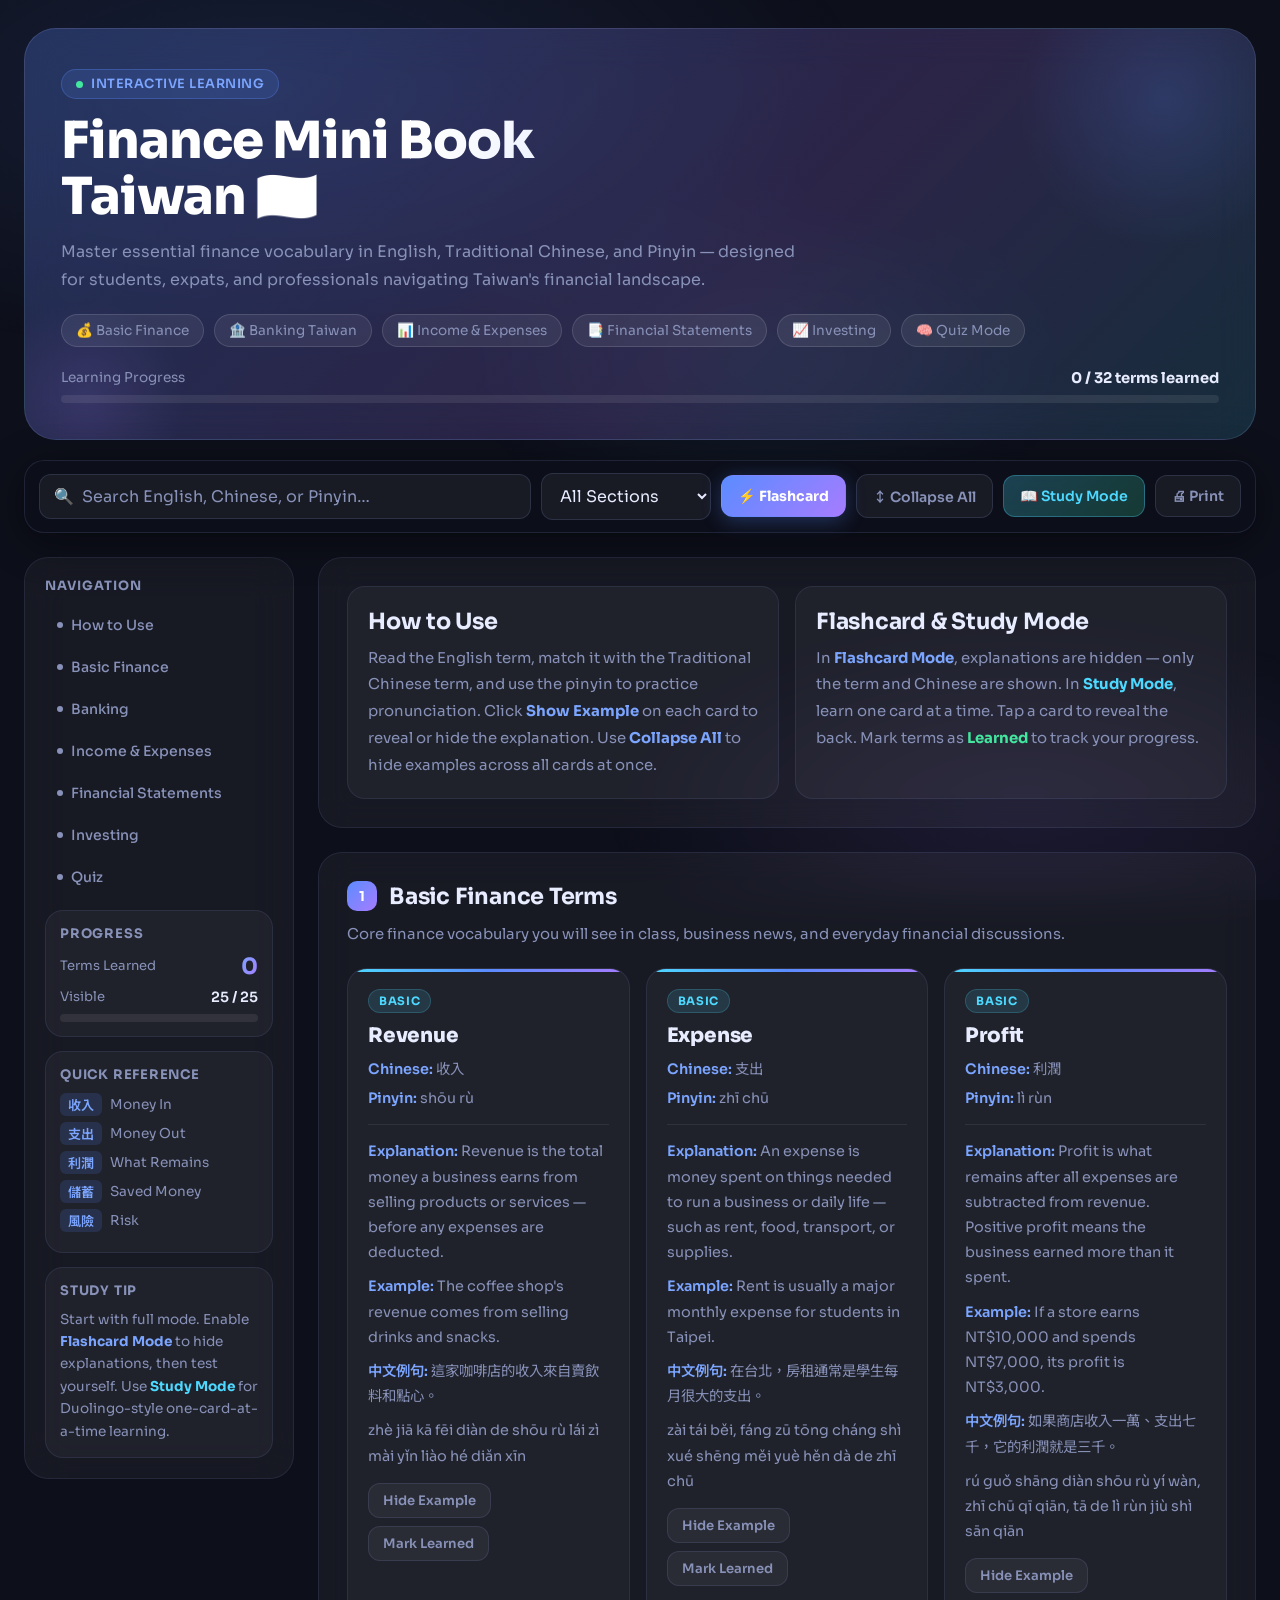
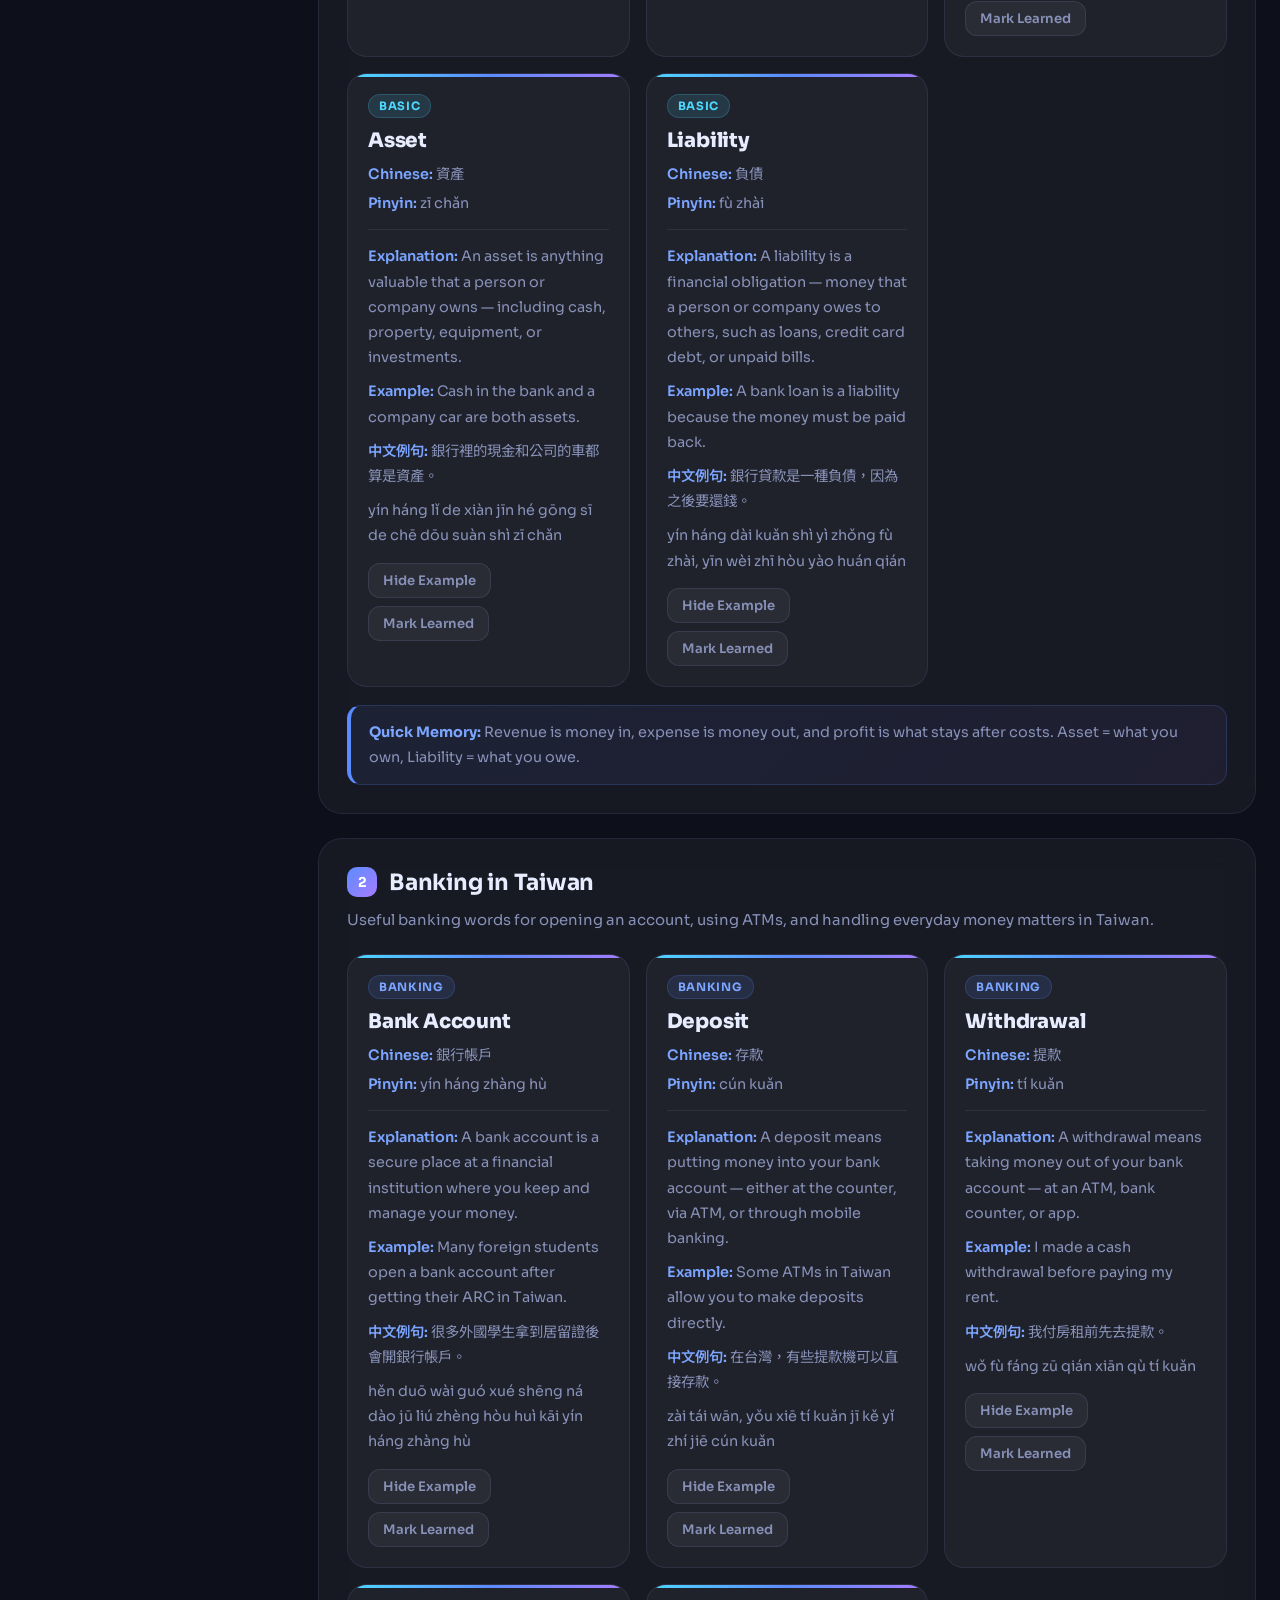
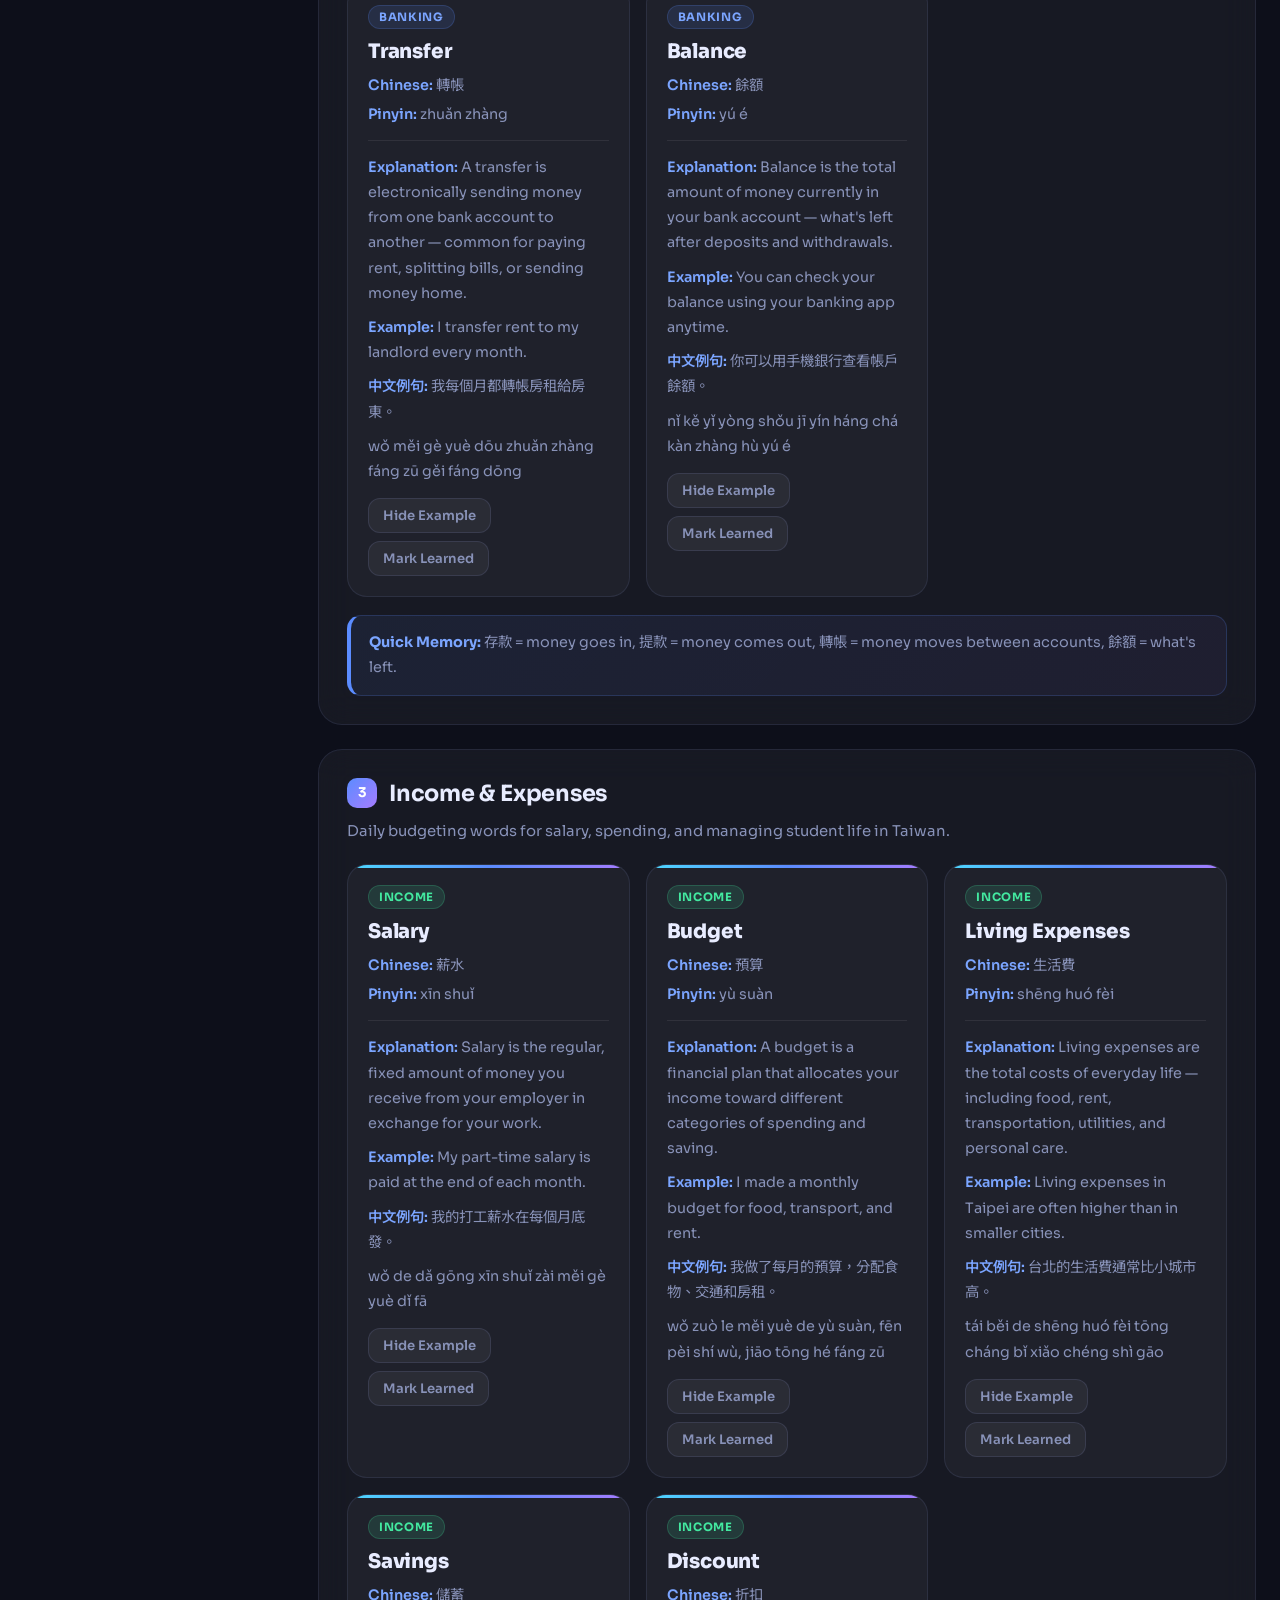
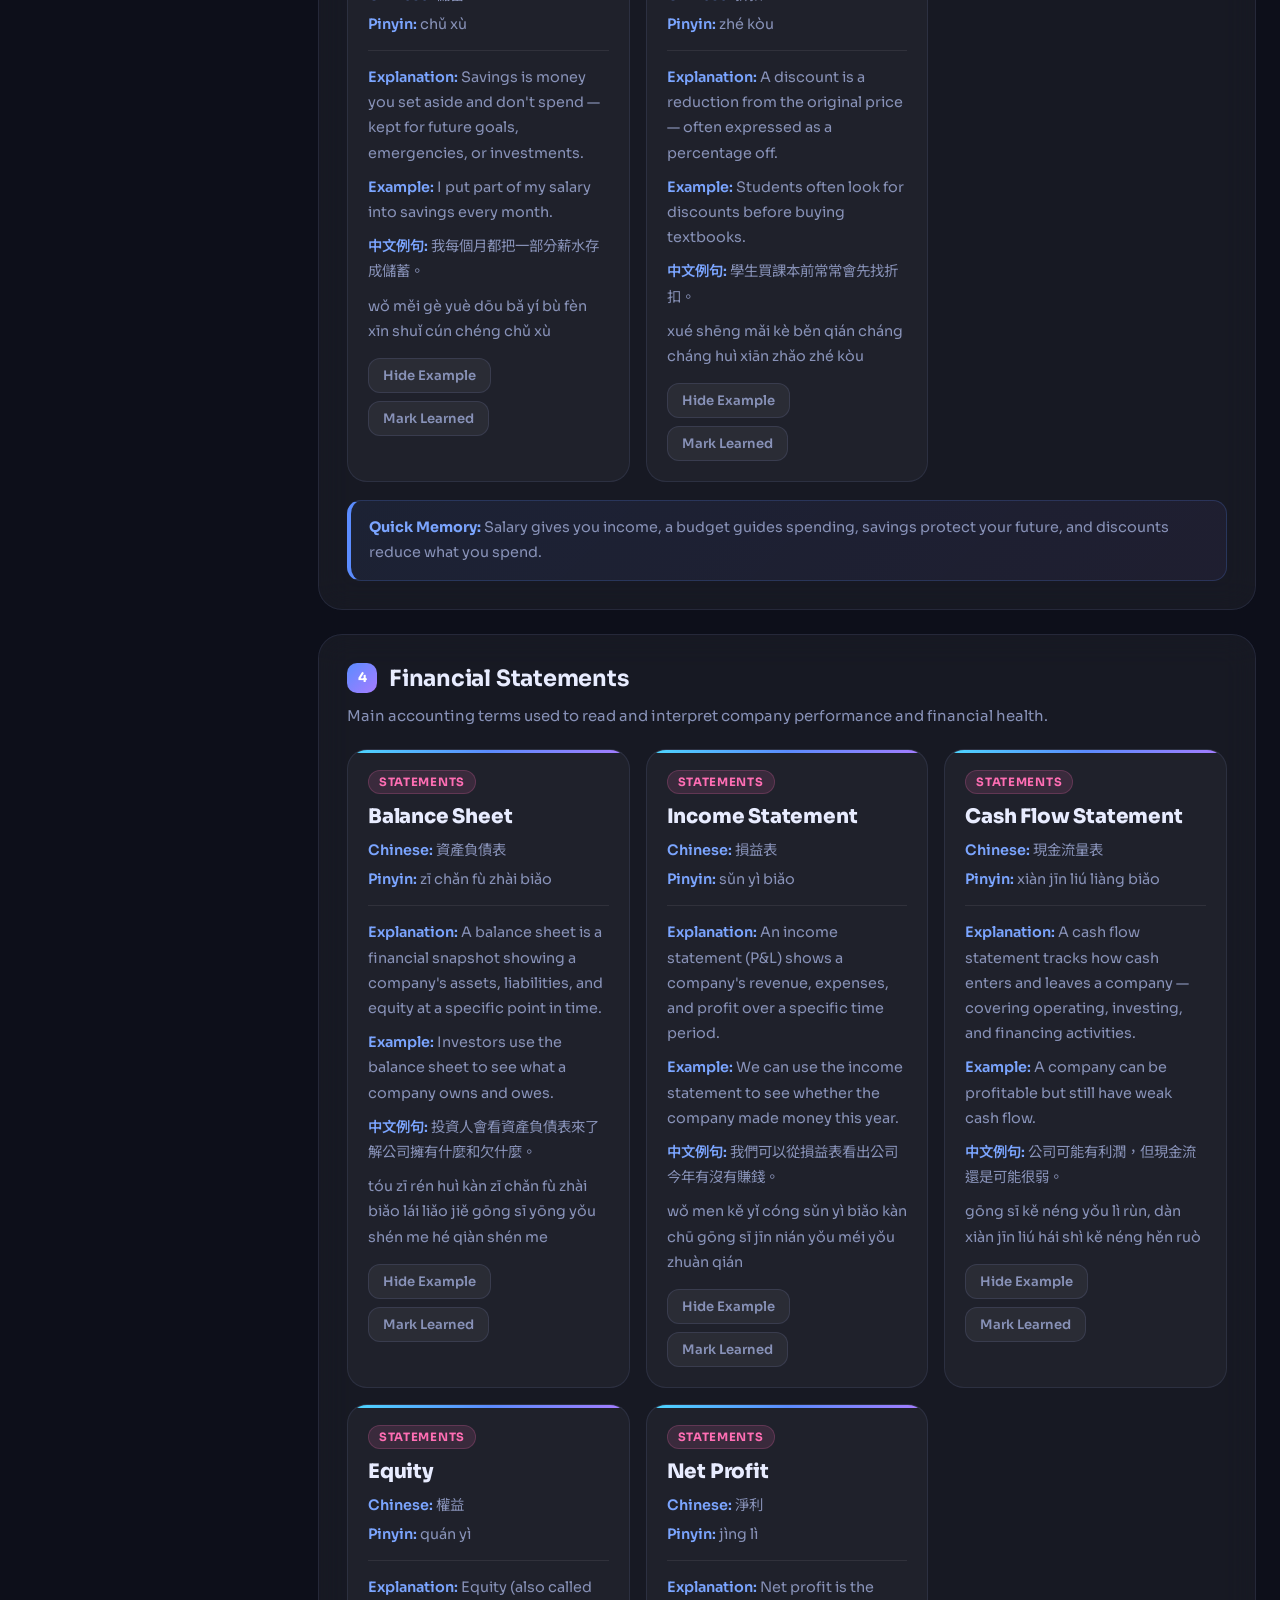
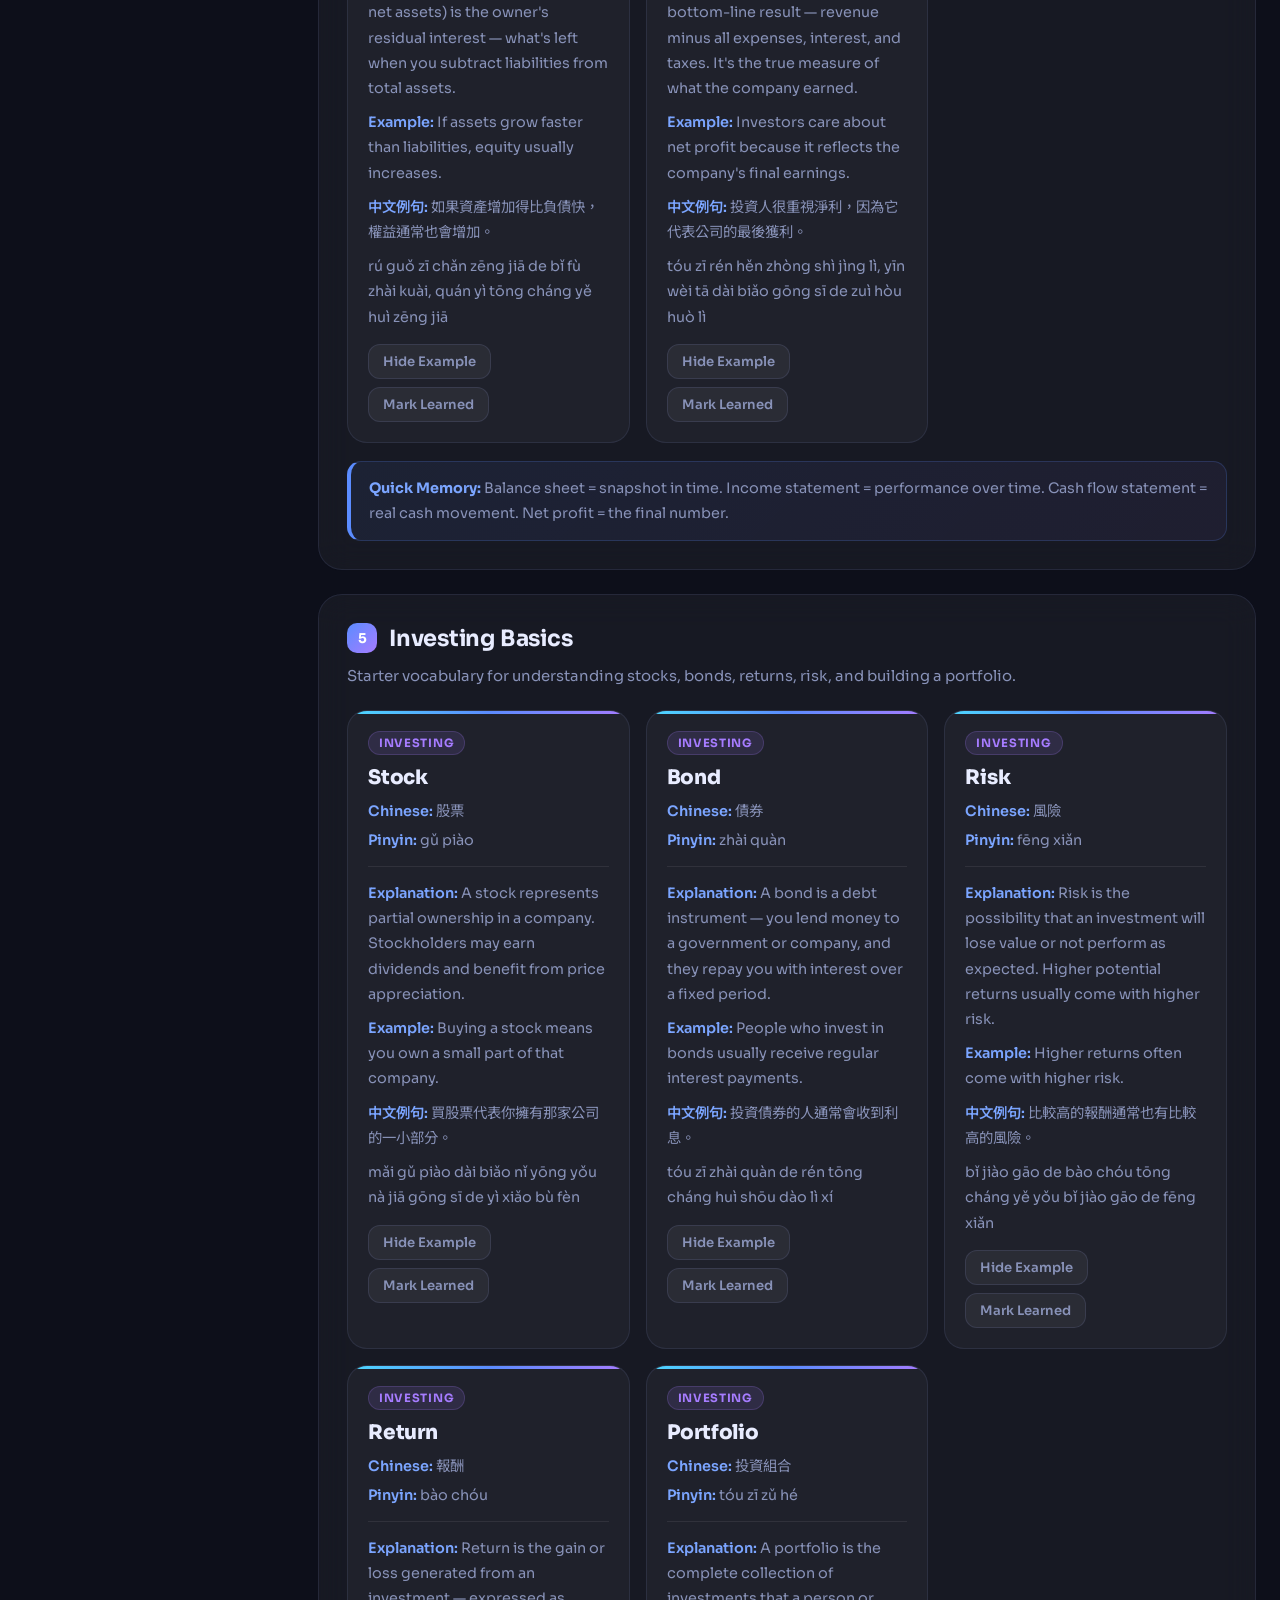
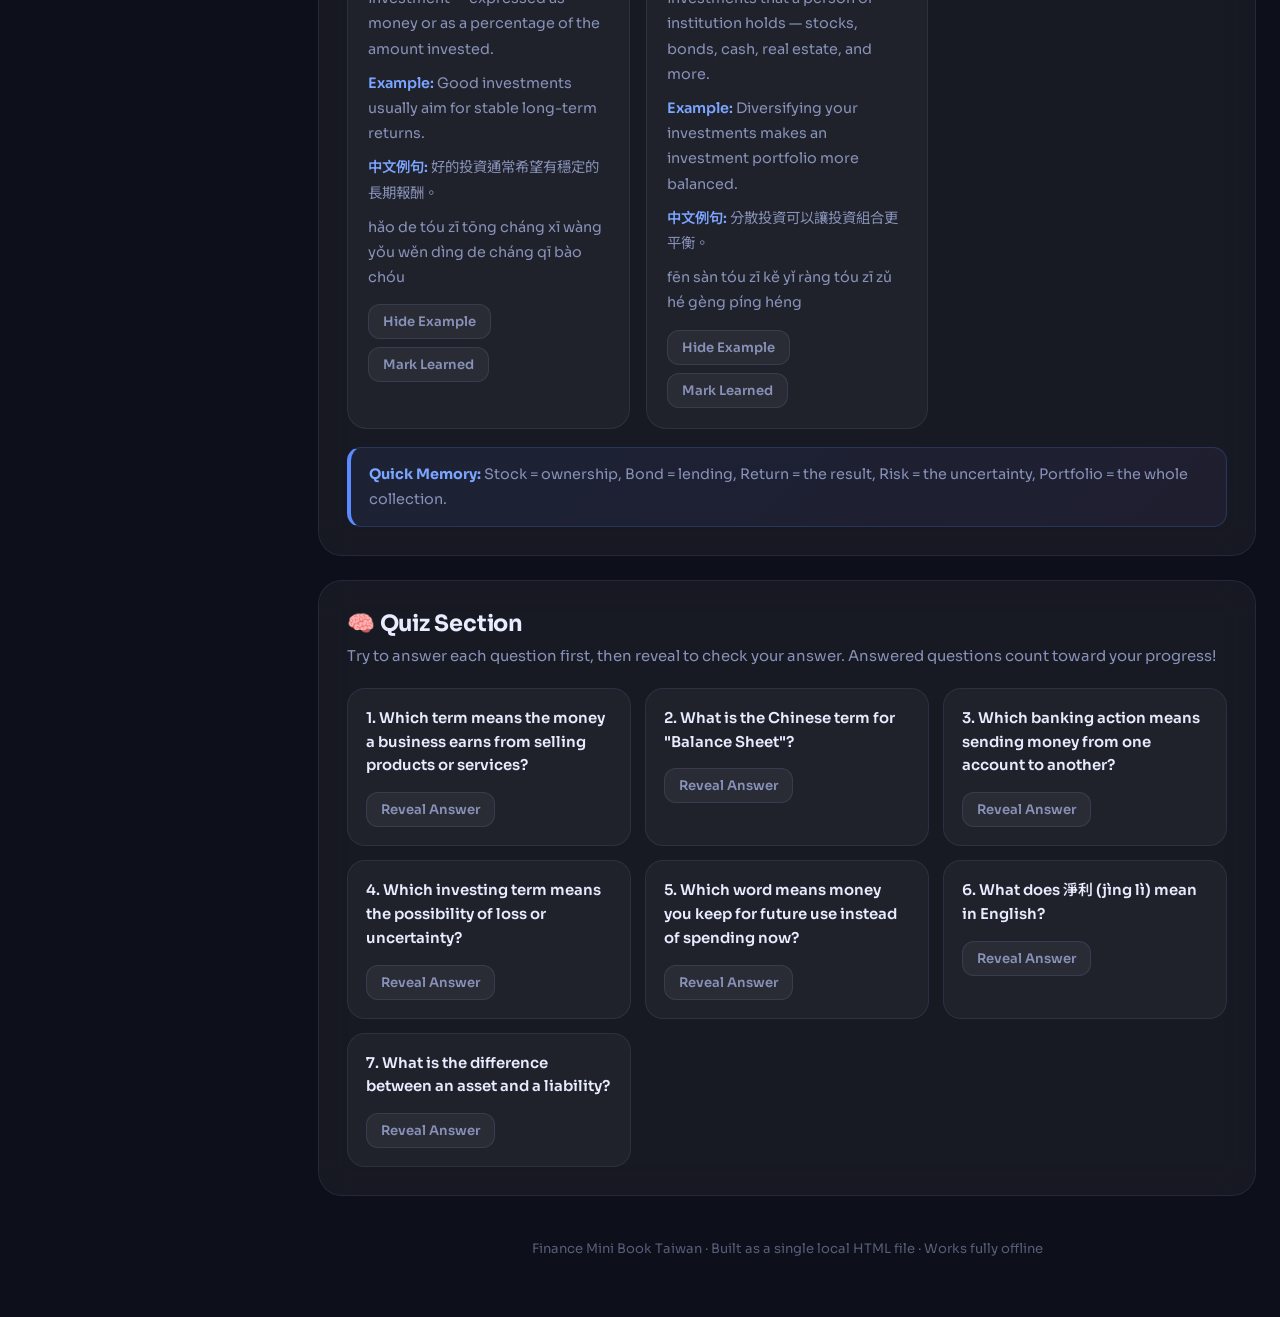
==== index.html @ 30942dd4 "initial commit" ====
<!DOCTYPE html>
<html lang="en">
<head>
<meta charset="UTF-8"/>
<meta name="viewport" content="width=device-width, initial-scale=1.0"/>
<title>Finance Mini Book — Taiwan</title>
<style>
@import url('https://fonts.googleapis.com/css2?family=Sora:wght@300;400;600;700;800&family=Noto+Sans+TC:wght@400;500;700&display=swap');

:root {
  --bg-a: #0d0f1a;
  --bg-b: #111428;
  --glass: rgba(255,255,255,0.045);
  --glass-hover: rgba(255,255,255,0.075);
  --glass-strong: rgba(255,255,255,0.09);
  --text: #e8ecff;
  --text-dim: #8892b8;
  --blue: #5b8cff;
  --blue-light: #7ba5ff;
  --purple: #a67cff;
  --cyan: #4dd9ff;
  --pink: #ff6eb4;
  --green: #43e8a0;
  --border: rgba(160,180,255,0.1);
  --border-glow: rgba(91,140,255,0.35);
  --shadow: 0 24px 60px rgba(0,0,10,0.5);
  --card-bg: rgba(255,255,255,0.04);
  --card-bg-hover: rgba(255,255,255,0.08);
  --radius-xl: 24px;
  --radius-lg: 18px;
  --radius-md: 12px;
  --radius-sm: 8px;
  --font: 'Sora', 'Noto Sans TC', sans-serif;
  --transition: 0.22s cubic-bezier(0.4,0,0.2,1);
}

*, *::before, *::after { box-sizing: border-box; margin: 0; padding: 0; }
html { scroll-behavior: smooth; }

body {
  font-family: var(--font);
  color: var(--text);
  background: var(--bg-a);
  min-height: 100vh;
  overflow-x: hidden;
  position: relative;
}

/* Ambient background */
body::before {
  content: '';
  position: fixed;
  inset: 0;
  background:
    radial-gradient(ellipse 80% 50% at 20% 10%, rgba(91,140,255,0.12) 0%, transparent 60%),
    radial-gradient(ellipse 60% 40% at 80% 90%, rgba(166,124,255,0.1) 0%, transparent 55%),
    radial-gradient(ellipse 50% 40% at 60% 40%, rgba(77,217,255,0.06) 0%, transparent 50%);
  pointer-events: none;
  z-index: 0;
}

.page {
  max-width: 1300px;
  margin: 0 auto;
  padding: 28px 24px 60px;
  position: relative;
  z-index: 1;
}

/* ─── HERO ─── */
.hero {
  background: linear-gradient(135deg, rgba(91,140,255,0.25) 0%, rgba(166,124,255,0.2) 60%, rgba(77,217,255,0.15) 100%);
  border: 1px solid rgba(160,180,255,0.18);
  border-radius: 32px;
  padding: 40px 36px 36px;
  position: relative;
  overflow: hidden;
  backdrop-filter: blur(20px);
}

.hero::before {
  content: '';
  position: absolute;
  width: 300px; height: 300px;
  border-radius: 50%;
  background: radial-gradient(circle, rgba(91,140,255,0.18), transparent 70%);
  top: -80px; right: -60px;
  pointer-events: none;
}

.hero::after {
  content: '';
  position: absolute;
  width: 200px; height: 200px;
  border-radius: 50%;
  background: radial-gradient(circle, rgba(166,124,255,0.14), transparent 70%);
  bottom: -60px; left: -40px;
  pointer-events: none;
}

.hero-eyebrow {
  display: inline-flex;
  align-items: center;
  gap: 8px;
  background: rgba(91,140,255,0.15);
  border: 1px solid rgba(91,140,255,0.3);
  border-radius: 999px;
  padding: 6px 14px;
  font-size: 0.8rem;
  font-weight: 600;
  color: var(--blue-light);
  letter-spacing: 0.04em;
  text-transform: uppercase;
  margin-bottom: 14px;
  position: relative; z-index: 1;
}

h1 {
  font-size: clamp(2rem, 4vw, 3.2rem);
  font-weight: 800;
  line-height: 1.1;
  letter-spacing: -0.02em;
  background: linear-gradient(120deg, #fff 30%, #c4d4ff 70%, #b8a0ff 100%);
  -webkit-background-clip: text;
  -webkit-text-fill-color: transparent;
  background-clip: text;
  position: relative; z-index: 1;
  margin-bottom: 12px;
}

.hero p {
  font-size: 1rem;
  line-height: 1.75;
  color: var(--text-dim);
  max-width: 760px;
  position: relative; z-index: 1;
}

.hero-tags {
  display: flex;
  flex-wrap: wrap;
  gap: 10px;
  margin-top: 20px;
  position: relative; z-index: 1;
}

.hero-tag {
  background: rgba(255,255,255,0.07);
  border: 1px solid rgba(255,255,255,0.13);
  border-radius: 999px;
  padding: 7px 14px;
  font-size: 0.85rem;
  color: var(--text-dim);
  transition: var(--transition);
}

.hero-tag:hover {
  background: rgba(255,255,255,0.12);
  color: var(--text);
}

/* ─── PROGRESS BAR (top) ─── */
.hero-progress {
  margin-top: 22px;
  position: relative; z-index: 1;
}

.hero-progress-label {
  font-size: 0.85rem;
  color: var(--text-dim);
  margin-bottom: 8px;
  display: flex;
  justify-content: space-between;
  align-items: center;
}

.hero-progress-label strong {
  color: var(--text);
  font-size: 0.92rem;
}

.progress-track {
  height: 8px;
  border-radius: 999px;
  background: rgba(255,255,255,0.08);
  overflow: hidden;
}

.progress-fill {
  height: 100%;
  width: 0%;
  background: linear-gradient(90deg, var(--cyan), var(--blue), var(--purple));
  transition: width 0.5s cubic-bezier(0.4,0,0.2,1);
  border-radius: 999px;
  position: relative;
}

.progress-fill::after {
  content: '';
  position: absolute;
  right: 0; top: 0; bottom: 0;
  width: 20px;
  background: linear-gradient(90deg, transparent, rgba(255,255,255,0.4));
  border-radius: 999px;
}

/* ─── TOOLBAR ─── */
.toolbar {
  margin-top: 20px;
  position: sticky;
  top: 12px;
  z-index: 50;
  background: rgba(13,15,26,0.82);
  backdrop-filter: blur(24px);
  border: 1px solid rgba(160,180,255,0.12);
  border-radius: 20px;
  padding: 12px 14px;
  box-shadow: 0 8px 40px rgba(0,0,0,0.4);
}

.toolbar-grid {
  display: grid;
  grid-template-columns: minmax(180px, 1.5fr) 170px repeat(4, auto);
  gap: 10px;
  align-items: center;
}

input, select {
  font: inherit;
  border: 1px solid rgba(160,180,255,0.15);
  outline: 0;
  border-radius: var(--radius-md);
  background: rgba(255,255,255,0.05);
  color: var(--text);
  padding: 11px 14px;
  transition: var(--transition);
}

input::placeholder { color: var(--text-dim); }

input:focus, select:focus {
  border-color: rgba(91,140,255,0.5);
  background: rgba(91,140,255,0.07);
  box-shadow: 0 0 0 3px rgba(91,140,255,0.1);
}

select option { background: #1a1d30; color: var(--text); }

button {
  font: inherit;
  border: 1px solid rgba(160,180,255,0.15);
  outline: 0;
  border-radius: var(--radius-md);
  padding: 11px 16px;
  cursor: pointer;
  font-weight: 600;
  font-size: 0.88rem;
  color: var(--text-dim);
  background: rgba(255,255,255,0.05);
  transition: var(--transition);
  white-space: nowrap;
  user-select: none;
}

button:hover {
  background: rgba(255,255,255,0.1);
  color: var(--text);
  border-color: rgba(160,180,255,0.25);
  transform: translateY(-1px);
}

button:active { transform: translateY(0); }

.btn-accent {
  background: linear-gradient(135deg, var(--blue), var(--purple));
  border-color: transparent;
  color: #fff;
  font-weight: 700;
  box-shadow: 0 4px 20px rgba(91,140,255,0.3);
}

.btn-accent:hover {
  box-shadow: 0 8px 28px rgba(91,140,255,0.45);
  color: #fff;
  background: linear-gradient(135deg, #6f9dff, #b78fff);
}

.btn-accent.is-active {
  background: linear-gradient(135deg, #3d70ff, #8960ff);
  box-shadow: 0 4px 20px rgba(91,140,255,0.5), inset 0 0 0 1px rgba(255,255,255,0.1);
}

.btn-study {
  background: linear-gradient(135deg, rgba(77,217,255,0.25), rgba(67,232,160,0.2));
  border-color: rgba(77,217,255,0.3);
  color: var(--cyan);
}

.btn-study:hover { color: var(--cyan); background: linear-gradient(135deg, rgba(77,217,255,0.35), rgba(67,232,160,0.3)); }
.btn-study.is-active {
  background: linear-gradient(135deg, rgba(77,217,255,0.4), rgba(67,232,160,0.3));
  border-color: var(--cyan);
  color: #fff;
  box-shadow: 0 4px 20px rgba(77,217,255,0.25);
}

/* ─── LAYOUT ─── */
.layout {
  display: grid;
  grid-template-columns: 270px minmax(0, 1fr);
  gap: 24px;
  margin-top: 24px;
  align-items: start;
}

/* ─── SIDEBAR ─── */
.sidebar {
  position: sticky;
  top: 96px;
  align-self: start;
  background: var(--glass);
  border: 1px solid var(--border);
  border-radius: var(--radius-xl);
  padding: 20px;
  backdrop-filter: blur(20px);
}

.side-title {
  font-size: 0.8rem;
  font-weight: 700;
  text-transform: uppercase;
  letter-spacing: 0.08em;
  color: var(--text-dim);
  margin-bottom: 12px;
}

.side-links {
  display: grid;
  gap: 4px;
}

.side-links a {
  text-decoration: none;
  color: var(--text-dim);
  padding: 10px 12px;
  border-radius: var(--radius-sm);
  font-size: 0.88rem;
  font-weight: 500;
  transition: var(--transition);
  display: flex;
  align-items: center;
  gap: 8px;
}

.side-links a:hover {
  color: var(--text);
  background: rgba(91,140,255,0.1);
}

.side-links a .dot {
  width: 6px; height: 6px;
  border-radius: 50%;
  background: var(--text-dim);
  flex-shrink: 0;
  transition: var(--transition);
}

.side-links a:hover .dot { background: var(--blue); }

.side-card {
  margin-top: 14px;
  background: rgba(255,255,255,0.04);
  border: 1px solid var(--border);
  border-radius: var(--radius-lg);
  padding: 14px;
}

.side-card h3 {
  font-size: 0.82rem;
  font-weight: 700;
  text-transform: uppercase;
  letter-spacing: 0.06em;
  color: var(--text-dim);
  margin-bottom: 10px;
}

.muted { color: var(--text-dim); }

.side-stat {
  display: flex;
  justify-content: space-between;
  align-items: center;
  margin-bottom: 8px;
  font-size: 0.88rem;
}

.stat-num {
  font-weight: 700;
  font-size: 1.4rem;
  background: linear-gradient(120deg, var(--blue-light), var(--purple));
  -webkit-background-clip: text;
  -webkit-text-fill-color: transparent;
  background-clip: text;
}

.mini-note-row {
  display: flex;
  align-items: center;
  gap: 8px;
  font-size: 0.85rem;
  color: var(--text-dim);
  margin-bottom: 6px;
}

.mini-note-row .chip {
  background: rgba(91,140,255,0.15);
  color: var(--blue-light);
  padding: 2px 8px;
  border-radius: 6px;
  font-weight: 600;
  font-size: 0.82rem;
}

/* ─── MAIN CONTENT ─── */
.content {
  display: grid;
  gap: 24px;
}

/* ─── PANELS ─── */
.panel, .section-box, .quiz-box {
  background: var(--glass);
  border: 1px solid var(--border);
  border-radius: var(--radius-xl);
  padding: 28px;
  backdrop-filter: blur(16px);
}

.intro-grid {
  display: grid;
  grid-template-columns: repeat(2, 1fr);
  gap: 16px;
}

.mini-panel {
  background: rgba(255,255,255,0.04);
  border: 1px solid var(--border);
  border-radius: var(--radius-lg);
  padding: 20px;
}

.mini-panel h2, .section-header h2, .quiz-box h2 {
  font-size: 1.4rem;
  font-weight: 700;
  letter-spacing: -0.01em;
  margin-bottom: 10px;
  color: var(--text);
}

.section-header { margin-bottom: 20px; }

.section-header h2 {
  display: flex;
  align-items: center;
  gap: 12px;
}

.section-num {
  width: 30px; height: 30px;
  border-radius: 10px;
  background: linear-gradient(135deg, var(--blue), var(--purple));
  display: inline-flex;
  align-items: center;
  justify-content: center;
  font-size: 0.85rem;
  font-weight: 700;
  color: #fff;
  flex-shrink: 0;
}

.mini-panel p, .section-header p, .quiz-box > p {
  line-height: 1.8;
  color: var(--text-dim);
  font-size: 0.93rem;
}

/* ─── TERM CARDS ─── */
.term-grid {
  display: grid;
  grid-template-columns: repeat(auto-fill, minmax(270px, 1fr));
  gap: 16px;
}

/* Flip Card */
.flip-container {
  perspective: 1000px;
  height: auto;
  min-height: 200px;
}

.flip-container.is-flipped .flip-inner {
  transform: rotateY(180deg);
}

.flip-inner {
  position: relative;
  width: 100%;
  transition: transform 0.6s cubic-bezier(0.4,0,0.2,1);
  transform-style: preserve-3d;
}

.flip-front, .flip-back {
  backface-visibility: hidden;
  -webkit-backface-visibility: hidden;
  border-radius: 20px;
  padding: 20px;
  border: 1px solid var(--border);
  background: var(--card-bg);
  position: relative;
  overflow: hidden;
  transition: border-color var(--transition), background var(--transition);
}

.flip-front::before, .flip-back::before {
  content: '';
  position: absolute;
  top: 0; left: 0; right: 0;
  height: 3px;
  background: linear-gradient(90deg, var(--cyan), var(--blue), var(--purple));
  border-radius: 20px 20px 0 0;
}

.flip-front:hover, .flip-back:hover {
  background: var(--card-bg-hover);
  border-color: rgba(160,180,255,0.2);
}

.flip-back {
  position: absolute;
  top: 0; left: 0; width: 100%;
  transform: rotateY(180deg);
  background: linear-gradient(135deg, rgba(91,140,255,0.08), rgba(166,124,255,0.06));
  border-color: rgba(91,140,255,0.2);
  min-height: 100%;
}

/* Non-flip mode card */
.term-card {
  background: var(--card-bg);
  border-radius: 20px;
  padding: 20px;
  border: 1px solid var(--border);
  position: relative;
  overflow: hidden;
  transition: var(--transition);
}

.term-card::before {
  content: '';
  position: absolute;
  top: 0; left: 0; right: 0;
  height: 3px;
  background: linear-gradient(90deg, var(--cyan), var(--blue), var(--purple));
  border-radius: 20px 20px 0 0;
}

.term-card:hover {
  background: var(--card-bg-hover);
  border-color: rgba(160,180,255,0.2);
  transform: translateY(-2px);
  box-shadow: 0 12px 40px rgba(0,0,0,0.3);
}

.badge {
  display: inline-flex;
  align-items: center;
  gap: 5px;
  font-size: 0.72rem;
  font-weight: 700;
  text-transform: uppercase;
  letter-spacing: 0.06em;
  border-radius: 999px;
  padding: 4px 10px;
  margin-bottom: 10px;
}

.badge-basic    { background: rgba(77,217,255,0.12); color: var(--cyan); border: 1px solid rgba(77,217,255,0.2); }
.badge-banking  { background: rgba(91,140,255,0.12); color: var(--blue-light); border: 1px solid rgba(91,140,255,0.2); }
.badge-income   { background: rgba(67,232,160,0.12); color: var(--green); border: 1px solid rgba(67,232,160,0.2); }
.badge-statements { background: rgba(255,110,180,0.12); color: var(--pink); border: 1px solid rgba(255,110,180,0.2); }
.badge-investing { background: rgba(166,124,255,0.12); color: var(--purple); border: 1px solid rgba(166,124,255,0.2); }

.term {
  font-size: 1.25rem;
  font-weight: 800;
  letter-spacing: -0.01em;
  color: var(--text);
  margin-bottom: 10px;
}

.term-line {
  font-size: 0.9rem;
  margin-bottom: 6px;
  line-height: 1.6;
  color: var(--text-dim);
}

.label {
  color: var(--blue-light);
  font-weight: 600;
}

.term-extra {
  margin-top: 14px;
  padding-top: 14px;
  border-top: 1px solid rgba(255,255,255,0.07);
  animation: fadeSlide 0.25s ease;
}

@keyframes fadeSlide {
  from { opacity: 0; transform: translateY(6px); }
  to { opacity: 1; transform: translateY(0); }
}

.term-extra p {
  margin-bottom: 9px;
  line-height: 1.75;
  font-size: 0.9rem;
  color: var(--text-dim);
}

.term-extra p:last-child { margin-bottom: 0; }

.card-actions {
  display: flex;
  gap: 8px;
  flex-wrap: wrap;
  margin-top: 14px;
}

.card-btn {
  padding: 8px 14px;
  font-size: 0.82rem;
  background: rgba(255,255,255,0.05);
  border-color: rgba(160,180,255,0.12);
  color: var(--text-dim);
}

.card-btn:hover {
  background: rgba(91,140,255,0.12);
  border-color: rgba(91,140,255,0.3);
  color: var(--blue-light);
  transform: none;
}

.card-btn.learned {
  background: rgba(67,232,160,0.12);
  border-color: rgba(67,232,160,0.3);
  color: var(--green);
}

/* highlight */
mark {
  background: rgba(255,207,77,0.3);
  color: #ffd04d;
  border-radius: 3px;
  padding: 0 2px;
}

/* ─── REMEMBER BOX ─── */
.remember-box {
  margin-top: 18px;
  background: linear-gradient(135deg, rgba(91,140,255,0.08), rgba(166,124,255,0.06));
  border: 1px solid rgba(91,140,255,0.2);
  border-left: 4px solid var(--blue);
  border-radius: 14px;
  padding: 14px 18px;
  font-size: 0.9rem;
  line-height: 1.75;
  color: var(--text-dim);
}

.remember-box strong { color: var(--blue-light); }

/* ─── QUIZ ─── */
.quiz-box h2 { margin-bottom: 6px; }
.quiz-box > p { margin-bottom: 18px; }

.quiz-grid {
  display: grid;
  grid-template-columns: repeat(auto-fill, minmax(260px, 1fr));
  gap: 14px;
}

.quiz-card {
  background: rgba(255,255,255,0.04);
  border: 1px solid var(--border);
  border-radius: var(--radius-lg);
  padding: 18px;
  transition: var(--transition);
}

.quiz-card:hover {
  background: rgba(255,255,255,0.07);
  border-color: rgba(160,180,255,0.2);
}

.quiz-question {
  font-weight: 600;
  line-height: 1.6;
  font-size: 0.93rem;
  color: var(--text);
}

.quiz-answer {
  display: none;
  margin-top: 14px;
  padding: 12px 14px;
  background: rgba(67,232,160,0.07);
  border: 1px dashed rgba(67,232,160,0.25);
  border-radius: var(--radius-sm);
  font-size: 0.9rem;
  line-height: 1.65;
  color: var(--green);
  animation: fadeSlide 0.25s ease;
}

.quiz-card.answered .quiz-question::after {
  content: ' ✓';
  color: var(--green);
  font-size: 0.85rem;
}

/* ─── STUDY MODE ─── */
.study-mode-overlay {
  display: none;
  position: fixed;
  inset: 0;
  background: rgba(8,10,20,0.96);
  backdrop-filter: blur(12px);
  z-index: 200;
  align-items: center;
  justify-content: center;
  flex-direction: column;
  gap: 24px;
}

.study-mode-overlay.active { display: flex; }

.study-card-wrapper {
  width: 100%;
  max-width: 480px;
  padding: 0 24px;
}

.study-card {
  background: linear-gradient(135deg, rgba(91,140,255,0.12), rgba(166,124,255,0.1));
  border: 1px solid rgba(91,140,255,0.25);
  border-radius: 28px;
  padding: 40px 36px;
  text-align: center;
  position: relative;
  min-height: 320px;
  display: flex;
  flex-direction: column;
  align-items: center;
  justify-content: center;
  gap: 12px;
  cursor: pointer;
  transition: var(--transition);
}

.study-card:hover { transform: translateY(-2px); box-shadow: 0 20px 60px rgba(91,140,255,0.2); }

.study-card .sc-badge {
  font-size: 0.75rem;
  font-weight: 700;
  text-transform: uppercase;
  letter-spacing: 0.08em;
  color: var(--text-dim);
}

.study-card .sc-english {
  font-size: 2.4rem;
  font-weight: 800;
  letter-spacing: -0.02em;
  background: linear-gradient(120deg, #fff, #c4d4ff);
  -webkit-background-clip: text;
  -webkit-text-fill-color: transparent;
  background-clip: text;
}

.study-card .sc-chinese {
  font-size: 1.8rem;
  font-weight: 700;
  color: var(--blue-light);
  font-family: 'Noto Sans TC', sans-serif;
}

.study-card .sc-pinyin {
  font-size: 1rem;
  color: var(--text-dim);
}

.study-card .sc-tap {
  font-size: 0.78rem;
  color: rgba(160,180,255,0.4);
  margin-top: 8px;
}

.study-card .sc-back {
  display: none;
  width: 100%;
  text-align: left;
}

.study-card.revealed .sc-tap { display: none; }
.study-card.revealed .sc-back { display: block; animation: fadeSlide 0.25s ease; }

.study-card .sc-back p {
  font-size: 0.9rem;
  line-height: 1.75;
  color: var(--text-dim);
  margin-bottom: 8px;
  text-align: center;
}

.study-controls {
  display: flex;
  align-items: center;
  gap: 14px;
}

.study-controls button {
  padding: 12px 24px;
  font-size: 0.9rem;
}

.study-close {
  position: absolute;
  top: 20px; right: 20px;
  width: 36px; height: 36px;
  border-radius: 50%;
  display: flex;
  align-items: center;
  justify-content: center;
  font-size: 1.1rem;
  padding: 0;
}

.study-progress-text {
  font-size: 0.88rem;
  color: var(--text-dim);
  text-align: center;
}

.study-progress-text strong { color: var(--text); }

/* ─── TOAST ─── */
.toast {
  position: fixed;
  right: 20px; bottom: 20px;
  background: rgba(30,35,60,0.95);
  border: 1px solid rgba(160,180,255,0.2);
  color: var(--text);
  padding: 12px 18px;
  border-radius: 14px;
  box-shadow: 0 12px 40px rgba(0,0,0,0.4);
  opacity: 0;
  transform: translateY(10px);
  transition: opacity 0.2s ease, transform 0.2s ease;
  pointer-events: none;
  z-index: 300;
  font-size: 0.88rem;
  font-weight: 500;
  backdrop-filter: blur(12px);
  display: flex;
  align-items: center;
  gap: 8px;
  max-width: 280px;
}

.toast.show { opacity: 1; transform: translateY(0); }

/* ─── FOOTER ─── */
.footer-note {
  text-align: center;
  color: var(--text-dim);
  font-size: 0.82rem;
  padding: 20px 0 0;
  opacity: 0.6;
}

/* ─── FLASHCARD MODE ─── */
.flashcard-on .term-extra { display: none !important; }
.flashcard-on .card-btn.toggle-example { display: none; }

/* ─── HIDDEN ─── */
.hidden-card { display: none !important; }
.hidden-section { display: none !important; }

/* ─── EMPTY STATE ─── */
.no-results {
  display: none;
  text-align: center;
  padding: 60px 20px;
  color: var(--text-dim);
}

.no-results.show { display: block; }
.no-results .nr-icon { font-size: 3rem; margin-bottom: 12px; }
.no-results p { font-size: 0.95rem; }

/* ─── SCROLLBAR ─── */
::-webkit-scrollbar { width: 6px; }
::-webkit-scrollbar-track { background: transparent; }
::-webkit-scrollbar-thumb { background: rgba(160,180,255,0.15); border-radius: 3px; }
::-webkit-scrollbar-thumb:hover { background: rgba(160,180,255,0.3); }

/* ─── RESPONSIVE ─── */
@media (max-width: 1024px) {
  .layout { grid-template-columns: 1fr; }
  .sidebar { position: static; }
  .toolbar-grid { grid-template-columns: 1fr 1fr; }
  .toolbar-grid > *:nth-child(1) { grid-column: 1 / -1; }
}

@media (max-width: 600px) {
  .page { padding: 16px 14px 50px; }
  .hero { padding: 28px 22px 26px; }
  .toolbar-grid { grid-template-columns: 1fr 1fr; gap: 8px; }
  .toolbar-grid > *:nth-child(1),
  .toolbar-grid > *:nth-child(2) { grid-column: 1 / -1; }
  .intro-grid { grid-template-columns: 1fr; }
  .study-card .sc-english { font-size: 1.8rem; }
  .study-card .sc-chinese { font-size: 1.4rem; }
}

/* ─── FADE-IN ANIMATION ─── */
@keyframes cardIn {
  from { opacity: 0; transform: translateY(16px); }
  to { opacity: 1; transform: translateY(0); }
}

.section-box { animation: cardIn 0.4s ease both; }

/* ─── PULSE DOT ─── */
@keyframes pulse {
  0%, 100% { opacity: 1; }
  50% { opacity: 0.4; }
}

.live-dot {
  width: 7px; height: 7px;
  border-radius: 50%;
  background: var(--green);
  display: inline-block;
  animation: pulse 2s ease infinite;
}

/* ─── SECTION DIVIDER ─── */
.section-divider {
  display: flex;
  align-items: center;
  gap: 12px;
  color: var(--text-dim);
  font-size: 0.8rem;
  text-transform: uppercase;
  letter-spacing: 0.08em;
  margin: 4px 0;
}

.section-divider::before, .section-divider::after {
  content: '';
  flex: 1;
  height: 1px;
  background: var(--border);
}
</style>
</head>
<body>

<div class="page">

  <!-- HERO -->
  <header class="hero">
    <div class="hero-eyebrow"><span class="live-dot"></span> Interactive Learning</div>
    <h1>Finance Mini Book<br>Taiwan 🇹🇼</h1>
    <p>Master essential finance vocabulary in English, Traditional Chinese, and Pinyin — designed for students, expats, and professionals navigating Taiwan's financial landscape.</p>
    <div class="hero-tags">
      <span class="hero-tag">💰 Basic Finance</span>
      <span class="hero-tag">🏦 Banking Taiwan</span>
      <span class="hero-tag">📊 Income & Expenses</span>
      <span class="hero-tag">📑 Financial Statements</span>
      <span class="hero-tag">📈 Investing</span>
      <span class="hero-tag">🧠 Quiz Mode</span>
    </div>
    <div class="hero-progress">
      <div class="hero-progress-label">
        <span>Learning Progress</span>
        <strong id="progressText">0 / 25 terms learned</strong>
      </div>
      <div class="progress-track">
        <div id="progressFill" class="progress-fill"></div>
      </div>
    </div>
  </header>

  <!-- TOOLBAR -->
  <div class="toolbar">
    <div class="toolbar-grid">
      <input id="searchInput" type="text" placeholder="🔍  Search English, Chinese, or Pinyin…" autocomplete="off"/>
      <select id="sectionFilter">
        <option value="all">All Sections</option>
        <option value="basic">Basic Finance</option>
        <option value="banking">Banking</option>
        <option value="income">Income &amp; Expenses</option>
        <option value="statements">Financial Statements</option>
        <option value="investing">Investing</option>
      </select>
      <button id="flashcardToggle" class="btn-accent">⚡ Flashcard</button>
      <button id="expandToggle">↕ Collapse All</button>
      <button id="studyModeToggle" class="btn-study">📖 Study Mode</button>
      <button onclick="window.print()">🖨 Print</button>
    </div>
  </div>

  <!-- LAYOUT -->
  <div class="layout">

    <!-- SIDEBAR -->
    <aside class="sidebar">
      <div class="side-title">Navigation</div>
      <div class="side-links">
        <a href="#guide"><span class="dot"></span>How to Use</a>
        <a href="#basic"><span class="dot"></span>Basic Finance</a>
        <a href="#banking"><span class="dot"></span>Banking</a>
        <a href="#income"><span class="dot"></span>Income &amp; Expenses</a>
        <a href="#statements"><span class="dot"></span>Financial Statements</a>
        <a href="#investing"><span class="dot"></span>Investing</a>
        <a href="#quiz"><span class="dot"></span>Quiz</a>
      </div>

      <div class="side-card">
        <h3>Progress</h3>
        <div class="side-stat">
          <span class="muted" style="font-size:0.82rem">Terms Learned</span>
          <span class="stat-num" id="sideLearnedCount">0</span>
        </div>
        <div class="side-stat">
          <span class="muted" style="font-size:0.82rem">Visible</span>
          <span style="font-size:0.88rem; font-weight:600; color:var(--text)" id="visibleCount">0 / 0</span>
        </div>
        <div class="progress-track" style="margin-top:8px">
          <div id="sideFill" class="progress-fill"></div>
        </div>
      </div>

      <div class="side-card">
        <h3>Quick Reference</h3>
        <div class="mini-note-row"><span class="chip">收入</span> Money In</div>
        <div class="mini-note-row"><span class="chip">支出</span> Money Out</div>
        <div class="mini-note-row"><span class="chip">利潤</span> What Remains</div>
        <div class="mini-note-row"><span class="chip">儲蓄</span> Saved Money</div>
        <div class="mini-note-row"><span class="chip">風險</span> Risk</div>
      </div>

      <div class="side-card">
        <h3>Study Tip</h3>
        <p class="muted" style="font-size:0.85rem;line-height:1.65">Start with full mode. Enable <strong style="color:var(--blue-light)">Flashcard Mode</strong> to hide explanations, then test yourself. Use <strong style="color:var(--cyan)">Study Mode</strong> for Duolingo-style one-card-at-a-time learning.</p>
      </div>
    </aside>

    <!-- MAIN -->
    <main class="content" id="mainContent">

      <!-- HOW TO USE -->
      <section id="guide" class="panel">
        <div class="intro-grid">
          <div class="mini-panel">
            <h2>How to Use</h2>
            <p>Read the English term, match it with the Traditional Chinese term, and use the pinyin to practice pronunciation. Click <strong style="color:var(--blue-light)">Show Example</strong> on each card to reveal or hide the explanation. Use <strong style="color:var(--blue-light)">Collapse All</strong> to hide examples across all cards at once.</p>
          </div>
          <div class="mini-panel">
            <h2>Flashcard &amp; Study Mode</h2>
            <p>In <strong style="color:var(--blue-light)">Flashcard Mode</strong>, explanations are hidden — only the term and Chinese are shown. In <strong style="color:var(--cyan)">Study Mode</strong>, learn one card at a time. Tap a card to reveal the back. Mark terms as <strong style="color:var(--green)">Learned</strong> to track your progress.</p>
          </div>
        </div>
      </section>

      <!-- SECTION 1: BASIC FINANCE -->
      <section id="basic" class="section-box section" data-section="basic">
        <div class="section-header">
          <h2><span class="section-num">1</span> Basic Finance Terms</h2>
          <p class="muted">Core finance vocabulary you will see in class, business news, and everyday financial discussions.</p>
        </div>
        <div class="term-grid">

          <article class="term-card searchable" data-section-name="basic" data-keywords="revenue 收入 shou ru income money earned">
            <div class="badge badge-basic">Basic</div>
            <div class="term">Revenue</div>
            <div class="term-line"><span class="label">Chinese:</span> 收入</div>
            <div class="term-line"><span class="label">Pinyin:</span> shōu rù</div>
            <div class="term-extra">
              <p><span class="label">Explanation:</span> Revenue is the total money a business earns from selling products or services — before any expenses are deducted.</p>
              <p><span class="label">Example:</span> The coffee shop's revenue comes from selling drinks and snacks.</p>
              <p><span class="label">中文例句:</span> 這家咖啡店的收入來自賣飲料和點心。</p>
              <p class="muted">zhè jiā kā fēi diàn de shōu rù lái zì mài yǐn liào hé diǎn xīn</p>
            </div>
            <div class="card-actions">
              <button class="card-btn toggle-example">Show Example</button>
              <button class="card-btn mark-learned" data-term="Revenue">Mark Learned</button>
            </div>
          </article>

          <article class="term-card searchable" data-section-name="basic" data-keywords="expense 支出 zhi chu cost spending">
            <div class="badge badge-basic">Basic</div>
            <div class="term">Expense</div>
            <div class="term-line"><span class="label">Chinese:</span> 支出</div>
            <div class="term-line"><span class="label">Pinyin:</span> zhī chū</div>
            <div class="term-extra">
              <p><span class="label">Explanation:</span> An expense is money spent on things needed to run a business or daily life — such as rent, food, transport, or supplies.</p>
              <p><span class="label">Example:</span> Rent is usually a major monthly expense for students in Taipei.</p>
              <p><span class="label">中文例句:</span> 在台北，房租通常是學生每月很大的支出。</p>
              <p class="muted">zài tái běi, fáng zū tōng cháng shì xué shēng měi yuè hěn dà de zhī chū</p>
            </div>
            <div class="card-actions">
              <button class="card-btn toggle-example">Show Example</button>
              <button class="card-btn mark-learned" data-term="Expense">Mark Learned</button>
            </div>
          </article>

          <article class="term-card searchable" data-section-name="basic" data-keywords="profit 利潤 li run gain earnings">
            <div class="badge badge-basic">Basic</div>
            <div class="term">Profit</div>
            <div class="term-line"><span class="label">Chinese:</span> 利潤</div>
            <div class="term-line"><span class="label">Pinyin:</span> lì rùn</div>
            <div class="term-extra">
              <p><span class="label">Explanation:</span> Profit is what remains after all expenses are subtracted from revenue. Positive profit means the business earned more than it spent.</p>
              <p><span class="label">Example:</span> If a store earns NT$10,000 and spends NT$7,000, its profit is NT$3,000.</p>
              <p><span class="label">中文例句:</span> 如果商店收入一萬、支出七千，它的利潤就是三千。</p>
              <p class="muted">rú guǒ shāng diàn shōu rù yí wàn, zhī chū qī qiān, tā de lì rùn jiù shì sān qiān</p>
            </div>
            <div class="card-actions">
              <button class="card-btn toggle-example">Show Example</button>
              <button class="card-btn mark-learned" data-term="Profit">Mark Learned</button>
            </div>
          </article>

          <article class="term-card searchable" data-section-name="basic" data-keywords="asset 資產 zi chan property value owned">
            <div class="badge badge-basic">Basic</div>
            <div class="term">Asset</div>
            <div class="term-line"><span class="label">Chinese:</span> 資產</div>
            <div class="term-line"><span class="label">Pinyin:</span> zī chǎn</div>
            <div class="term-extra">
              <p><span class="label">Explanation:</span> An asset is anything valuable that a person or company owns — including cash, property, equipment, or investments.</p>
              <p><span class="label">Example:</span> Cash in the bank and a company car are both assets.</p>
              <p><span class="label">中文例句:</span> 銀行裡的現金和公司的車都算是資產。</p>
              <p class="muted">yín háng lǐ de xiàn jīn hé gōng sī de chē dōu suàn shì zī chǎn</p>
            </div>
            <div class="card-actions">
              <button class="card-btn toggle-example">Show Example</button>
              <button class="card-btn mark-learned" data-term="Asset">Mark Learned</button>
            </div>
          </article>

          <article class="term-card searchable" data-section-name="basic" data-keywords="liability 負債 fu zhai debt owe loan">
            <div class="badge badge-basic">Basic</div>
            <div class="term">Liability</div>
            <div class="term-line"><span class="label">Chinese:</span> 負債</div>
            <div class="term-line"><span class="label">Pinyin:</span> fù zhài</div>
            <div class="term-extra">
              <p><span class="label">Explanation:</span> A liability is a financial obligation — money that a person or company owes to others, such as loans, credit card debt, or unpaid bills.</p>
              <p><span class="label">Example:</span> A bank loan is a liability because the money must be paid back.</p>
              <p><span class="label">中文例句:</span> 銀行貸款是一種負債，因為之後要還錢。</p>
              <p class="muted">yín háng dài kuǎn shì yì zhǒng fù zhài, yīn wèi zhī hòu yào huán qián</p>
            </div>
            <div class="card-actions">
              <button class="card-btn toggle-example">Show Example</button>
              <button class="card-btn mark-learned" data-term="Liability">Mark Learned</button>
            </div>
          </article>

        </div>
        <div class="remember-box"><strong>Quick Memory:</strong> Revenue is money in, expense is money out, and profit is what stays after costs. Asset = what you own, Liability = what you owe.</div>
      </section>

      <!-- SECTION 2: BANKING -->
      <section id="banking" class="section-box section" data-section="banking">
        <div class="section-header">
          <h2><span class="section-num">2</span> Banking in Taiwan</h2>
          <p class="muted">Useful banking words for opening an account, using ATMs, and handling everyday money matters in Taiwan.</p>
        </div>
        <div class="term-grid">

          <article class="term-card searchable" data-section-name="banking" data-keywords="bank account 銀行帳戶 yin hang zhang hu arc open">
            <div class="badge badge-banking">Banking</div>
            <div class="term">Bank Account</div>
            <div class="term-line"><span class="label">Chinese:</span> 銀行帳戶</div>
            <div class="term-line"><span class="label">Pinyin:</span> yín háng zhàng hù</div>
            <div class="term-extra">
              <p><span class="label">Explanation:</span> A bank account is a secure place at a financial institution where you keep and manage your money.</p>
              <p><span class="label">Example:</span> Many foreign students open a bank account after getting their ARC in Taiwan.</p>
              <p><span class="label">中文例句:</span> 很多外國學生拿到居留證後會開銀行帳戶。</p>
              <p class="muted">hěn duō wài guó xué shēng ná dào jū liú zhèng hòu huì kāi yín háng zhàng hù</p>
            </div>
            <div class="card-actions">
              <button class="card-btn toggle-example">Show Example</button>
              <button class="card-btn mark-learned" data-term="Bank Account">Mark Learned</button>
            </div>
          </article>

          <article class="term-card searchable" data-section-name="banking" data-keywords="deposit 存款 cun kuan put in atm">
            <div class="badge badge-banking">Banking</div>
            <div class="term">Deposit</div>
            <div class="term-line"><span class="label">Chinese:</span> 存款</div>
            <div class="term-line"><span class="label">Pinyin:</span> cún kuǎn</div>
            <div class="term-extra">
              <p><span class="label">Explanation:</span> A deposit means putting money into your bank account — either at the counter, via ATM, or through mobile banking.</p>
              <p><span class="label">Example:</span> Some ATMs in Taiwan allow you to make deposits directly.</p>
              <p><span class="label">中文例句:</span> 在台灣，有些提款機可以直接存款。</p>
              <p class="muted">zài tái wān, yǒu xiē tí kuǎn jī kě yǐ zhí jiē cún kuǎn</p>
            </div>
            <div class="card-actions">
              <button class="card-btn toggle-example">Show Example</button>
              <button class="card-btn mark-learned" data-term="Deposit">Mark Learned</button>
            </div>
          </article>

          <article class="term-card searchable" data-section-name="banking" data-keywords="withdrawal 提款 ti kuan take out cash atm">
            <div class="badge badge-banking">Banking</div>
            <div class="term">Withdrawal</div>
            <div class="term-line"><span class="label">Chinese:</span> 提款</div>
            <div class="term-line"><span class="label">Pinyin:</span> tí kuǎn</div>
            <div class="term-extra">
              <p><span class="label">Explanation:</span> A withdrawal means taking money out of your bank account — at an ATM, bank counter, or app.</p>
              <p><span class="label">Example:</span> I made a cash withdrawal before paying my rent.</p>
              <p><span class="label">中文例句:</span> 我付房租前先去提款。</p>
              <p class="muted">wǒ fù fáng zū qián xiān qù tí kuǎn</p>
            </div>
            <div class="card-actions">
              <button class="card-btn toggle-example">Show Example</button>
              <button class="card-btn mark-learned" data-term="Withdrawal">Mark Learned</button>
            </div>
          </article>

          <article class="term-card searchable" data-section-name="banking" data-keywords="transfer 轉帳 zhuan zhang send money landlord">
            <div class="badge badge-banking">Banking</div>
            <div class="term">Transfer</div>
            <div class="term-line"><span class="label">Chinese:</span> 轉帳</div>
            <div class="term-line"><span class="label">Pinyin:</span> zhuǎn zhàng</div>
            <div class="term-extra">
              <p><span class="label">Explanation:</span> A transfer is electronically sending money from one bank account to another — common for paying rent, splitting bills, or sending money home.</p>
              <p><span class="label">Example:</span> I transfer rent to my landlord every month.</p>
              <p><span class="label">中文例句:</span> 我每個月都轉帳房租給房東。</p>
              <p class="muted">wǒ měi gè yuè dōu zhuǎn zhàng fáng zū gěi fáng dōng</p>
            </div>
            <div class="card-actions">
              <button class="card-btn toggle-example">Show Example</button>
              <button class="card-btn mark-learned" data-term="Transfer">Mark Learned</button>
            </div>
          </article>

          <article class="term-card searchable" data-section-name="banking" data-keywords="balance 餘額 yu e remaining left account">
            <div class="badge badge-banking">Banking</div>
            <div class="term">Balance</div>
            <div class="term-line"><span class="label">Chinese:</span> 餘額</div>
            <div class="term-line"><span class="label">Pinyin:</span> yú é</div>
            <div class="term-extra">
              <p><span class="label">Explanation:</span> Balance is the total amount of money currently in your bank account — what's left after deposits and withdrawals.</p>
              <p><span class="label">Example:</span> You can check your balance using your banking app anytime.</p>
              <p><span class="label">中文例句:</span> 你可以用手機銀行查看帳戶餘額。</p>
              <p class="muted">nǐ kě yǐ yòng shǒu jī yín háng chá kàn zhàng hù yú é</p>
            </div>
            <div class="card-actions">
              <button class="card-btn toggle-example">Show Example</button>
              <button class="card-btn mark-learned" data-term="Balance">Mark Learned</button>
            </div>
          </article>

        </div>
        <div class="remember-box"><strong>Quick Memory:</strong> 存款 = money goes in, 提款 = money comes out, 轉帳 = money moves between accounts, 餘額 = what's left.</div>
      </section>

      <!-- SECTION 3: INCOME & EXPENSES -->
      <section id="income" class="section-box section" data-section="income">
        <div class="section-header">
          <h2><span class="section-num">3</span> Income &amp; Expenses</h2>
          <p class="muted">Daily budgeting words for salary, spending, and managing student life in Taiwan.</p>
        </div>
        <div class="term-grid">

          <article class="term-card searchable" data-section-name="income" data-keywords="salary 薪水 xin shui wage pay monthly">
            <div class="badge badge-income">Income</div>
            <div class="term">Salary</div>
            <div class="term-line"><span class="label">Chinese:</span> 薪水</div>
            <div class="term-line"><span class="label">Pinyin:</span> xīn shuǐ</div>
            <div class="term-extra">
              <p><span class="label">Explanation:</span> Salary is the regular, fixed amount of money you receive from your employer in exchange for your work.</p>
              <p><span class="label">Example:</span> My part-time salary is paid at the end of each month.</p>
              <p><span class="label">中文例句:</span> 我的打工薪水在每個月底發。</p>
              <p class="muted">wǒ de dǎ gōng xīn shuǐ zài měi gè yuè dǐ fā</p>
            </div>
            <div class="card-actions">
              <button class="card-btn toggle-example">Show Example</button>
              <button class="card-btn mark-learned" data-term="Salary">Mark Learned</button>
            </div>
          </article>

          <article class="term-card searchable" data-section-name="income" data-keywords="budget 預算 yu suan plan allocation monthly">
            <div class="badge badge-income">Income</div>
            <div class="term">Budget</div>
            <div class="term-line"><span class="label">Chinese:</span> 預算</div>
            <div class="term-line"><span class="label">Pinyin:</span> yù suàn</div>
            <div class="term-extra">
              <p><span class="label">Explanation:</span> A budget is a financial plan that allocates your income toward different categories of spending and saving.</p>
              <p><span class="label">Example:</span> I made a monthly budget for food, transport, and rent.</p>
              <p><span class="label">中文例句:</span> 我做了每月的預算，分配食物、交通和房租。</p>
              <p class="muted">wǒ zuò le měi yuè de yù suàn, fēn pèi shí wù, jiāo tōng hé fáng zū</p>
            </div>
            <div class="card-actions">
              <button class="card-btn toggle-example">Show Example</button>
              <button class="card-btn mark-learned" data-term="Budget">Mark Learned</button>
            </div>
          </article>

          <article class="term-card searchable" data-section-name="income" data-keywords="living expenses 生活費 sheng huo fei daily cost taipei">
            <div class="badge badge-income">Income</div>
            <div class="term">Living Expenses</div>
            <div class="term-line"><span class="label">Chinese:</span> 生活費</div>
            <div class="term-line"><span class="label">Pinyin:</span> shēng huó fèi</div>
            <div class="term-extra">
              <p><span class="label">Explanation:</span> Living expenses are the total costs of everyday life — including food, rent, transportation, utilities, and personal care.</p>
              <p><span class="label">Example:</span> Living expenses in Taipei are often higher than in smaller cities.</p>
              <p><span class="label">中文例句:</span> 台北的生活費通常比小城市高。</p>
              <p class="muted">tái běi de shēng huó fèi tōng cháng bǐ xiǎo chéng shì gāo</p>
            </div>
            <div class="card-actions">
              <button class="card-btn toggle-example">Show Example</button>
              <button class="card-btn mark-learned" data-term="Living Expenses">Mark Learned</button>
            </div>
          </article>

          <article class="term-card searchable" data-section-name="income" data-keywords="savings 儲蓄 chu xu save future money bank">
            <div class="badge badge-income">Income</div>
            <div class="term">Savings</div>
            <div class="term-line"><span class="label">Chinese:</span> 儲蓄</div>
            <div class="term-line"><span class="label">Pinyin:</span> chǔ xù</div>
            <div class="term-extra">
              <p><span class="label">Explanation:</span> Savings is money you set aside and don't spend — kept for future goals, emergencies, or investments.</p>
              <p><span class="label">Example:</span> I put part of my salary into savings every month.</p>
              <p><span class="label">中文例句:</span> 我每個月都把一部分薪水存成儲蓄。</p>
              <p class="muted">wǒ měi gè yuè dōu bǎ yí bù fèn xīn shuǐ cún chéng chǔ xù</p>
            </div>
            <div class="card-actions">
              <button class="card-btn toggle-example">Show Example</button>
              <button class="card-btn mark-learned" data-term="Savings">Mark Learned</button>
            </div>
          </article>

          <article class="term-card searchable" data-section-name="income" data-keywords="discount 折扣 zhe kou sale reduced price cheaper">
            <div class="badge badge-income">Income</div>
            <div class="term">Discount</div>
            <div class="term-line"><span class="label">Chinese:</span> 折扣</div>
            <div class="term-line"><span class="label">Pinyin:</span> zhé kòu</div>
            <div class="term-extra">
              <p><span class="label">Explanation:</span> A discount is a reduction from the original price — often expressed as a percentage off.</p>
              <p><span class="label">Example:</span> Students often look for discounts before buying textbooks.</p>
              <p><span class="label">中文例句:</span> 學生買課本前常常會先找折扣。</p>
              <p class="muted">xué shēng mǎi kè běn qián cháng cháng huì xiān zhǎo zhé kòu</p>
            </div>
            <div class="card-actions">
              <button class="card-btn toggle-example">Show Example</button>
              <button class="card-btn mark-learned" data-term="Discount">Mark Learned</button>
            </div>
          </article>

        </div>
        <div class="remember-box"><strong>Quick Memory:</strong> Salary gives you income, a budget guides spending, savings protect your future, and discounts reduce what you spend.</div>
      </section>

      <!-- SECTION 4: FINANCIAL STATEMENTS -->
      <section id="statements" class="section-box section" data-section="statements">
        <div class="section-header">
          <h2><span class="section-num">4</span> Financial Statements</h2>
          <p class="muted">Main accounting terms used to read and interpret company performance and financial health.</p>
        </div>
        <div class="term-grid">

          <article class="term-card searchable" data-section-name="statements" data-keywords="balance sheet 資產負債表 zi chan fu zhai biao snapshot assets liabilities equity">
            <div class="badge badge-statements">Statements</div>
            <div class="term">Balance Sheet</div>
            <div class="term-line"><span class="label">Chinese:</span> 資產負債表</div>
            <div class="term-line"><span class="label">Pinyin:</span> zī chǎn fù zhài biǎo</div>
            <div class="term-extra">
              <p><span class="label">Explanation:</span> A balance sheet is a financial snapshot showing a company's assets, liabilities, and equity at a specific point in time.</p>
              <p><span class="label">Example:</span> Investors use the balance sheet to see what a company owns and owes.</p>
              <p><span class="label">中文例句:</span> 投資人會看資產負債表來了解公司擁有什麼和欠什麼。</p>
              <p class="muted">tóu zī rén huì kàn zī chǎn fù zhài biǎo lái liǎo jiě gōng sī yōng yǒu shén me hé qiàn shén me</p>
            </div>
            <div class="card-actions">
              <button class="card-btn toggle-example">Show Example</button>
              <button class="card-btn mark-learned" data-term="Balance Sheet">Mark Learned</button>
            </div>
          </article>

          <article class="term-card searchable" data-section-name="statements" data-keywords="income statement 損益表 sun yi biao profit loss period">
            <div class="badge badge-statements">Statements</div>
            <div class="term">Income Statement</div>
            <div class="term-line"><span class="label">Chinese:</span> 損益表</div>
            <div class="term-line"><span class="label">Pinyin:</span> sǔn yì biǎo</div>
            <div class="term-extra">
              <p><span class="label">Explanation:</span> An income statement (P&amp;L) shows a company's revenue, expenses, and profit over a specific time period.</p>
              <p><span class="label">Example:</span> We can use the income statement to see whether the company made money this year.</p>
              <p><span class="label">中文例句:</span> 我們可以從損益表看出公司今年有沒有賺錢。</p>
              <p class="muted">wǒ men kě yǐ cóng sǔn yì biǎo kàn chū gōng sī jīn nián yǒu méi yǒu zhuàn qián</p>
            </div>
            <div class="card-actions">
              <button class="card-btn toggle-example">Show Example</button>
              <button class="card-btn mark-learned" data-term="Income Statement">Mark Learned</button>
            </div>
          </article>

          <article class="term-card searchable" data-section-name="statements" data-keywords="cash flow statement 現金流量表 xian jin liu liang biao movement operating">
            <div class="badge badge-statements">Statements</div>
            <div class="term">Cash Flow Statement</div>
            <div class="term-line"><span class="label">Chinese:</span> 現金流量表</div>
            <div class="term-line"><span class="label">Pinyin:</span> xiàn jīn liú liàng biǎo</div>
            <div class="term-extra">
              <p><span class="label">Explanation:</span> A cash flow statement tracks how cash enters and leaves a company — covering operating, investing, and financing activities.</p>
              <p><span class="label">Example:</span> A company can be profitable but still have weak cash flow.</p>
              <p><span class="label">中文例句:</span> 公司可能有利潤，但現金流還是可能很弱。</p>
              <p class="muted">gōng sī kě néng yǒu lì rùn, dàn xiàn jīn liú hái shì kě néng hěn ruò</p>
            </div>
            <div class="card-actions">
              <button class="card-btn toggle-example">Show Example</button>
              <button class="card-btn mark-learned" data-term="Cash Flow Statement">Mark Learned</button>
            </div>
          </article>

          <article class="term-card searchable" data-section-name="statements" data-keywords="equity 權益 quan yi ownership shareholder net assets">
            <div class="badge badge-statements">Statements</div>
            <div class="term">Equity</div>
            <div class="term-line"><span class="label">Chinese:</span> 權益</div>
            <div class="term-line"><span class="label">Pinyin:</span> quán yì</div>
            <div class="term-extra">
              <p><span class="label">Explanation:</span> Equity (also called net assets) is the owner's residual interest — what's left when you subtract liabilities from total assets.</p>
              <p><span class="label">Example:</span> If assets grow faster than liabilities, equity usually increases.</p>
              <p><span class="label">中文例句:</span> 如果資產增加得比負債快，權益通常也會增加。</p>
              <p class="muted">rú guǒ zī chǎn zēng jiā de bǐ fù zhài kuài, quán yì tōng cháng yě huì zēng jiā</p>
            </div>
            <div class="card-actions">
              <button class="card-btn toggle-example">Show Example</button>
              <button class="card-btn mark-learned" data-term="Equity">Mark Learned</button>
            </div>
          </article>

          <article class="term-card searchable" data-section-name="statements" data-keywords="net profit 淨利 jing li final earnings after tax bottom line">
            <div class="badge badge-statements">Statements</div>
            <div class="term">Net Profit</div>
            <div class="term-line"><span class="label">Chinese:</span> 淨利</div>
            <div class="term-line"><span class="label">Pinyin:</span> jìng lì</div>
            <div class="term-extra">
              <p><span class="label">Explanation:</span> Net profit is the bottom-line result — revenue minus all expenses, interest, and taxes. It's the true measure of what the company earned.</p>
              <p><span class="label">Example:</span> Investors care about net profit because it reflects the company's final earnings.</p>
              <p><span class="label">中文例句:</span> 投資人很重視淨利，因為它代表公司的最後獲利。</p>
              <p class="muted">tóu zī rén hěn zhòng shì jìng lì, yīn wèi tā dài biǎo gōng sī de zuì hòu huò lì</p>
            </div>
            <div class="card-actions">
              <button class="card-btn toggle-example">Show Example</button>
              <button class="card-btn mark-learned" data-term="Net Profit">Mark Learned</button>
            </div>
          </article>

        </div>
        <div class="remember-box"><strong>Quick Memory:</strong> Balance sheet = snapshot in time. Income statement = performance over time. Cash flow statement = real cash movement. Net profit = the final number.</div>
      </section>

      <!-- SECTION 5: INVESTING -->
      <section id="investing" class="section-box section" data-section="investing">
        <div class="section-header">
          <h2><span class="section-num">5</span> Investing Basics</h2>
          <p class="muted">Starter vocabulary for understanding stocks, bonds, returns, risk, and building a portfolio.</p>
        </div>
        <div class="term-grid">

          <article class="term-card searchable" data-section-name="investing" data-keywords="stock 股票 gu piao share ownership company equity">
            <div class="badge badge-investing">Investing</div>
            <div class="term">Stock</div>
            <div class="term-line"><span class="label">Chinese:</span> 股票</div>
            <div class="term-line"><span class="label">Pinyin:</span> gǔ piào</div>
            <div class="term-extra">
              <p><span class="label">Explanation:</span> A stock represents partial ownership in a company. Stockholders may earn dividends and benefit from price appreciation.</p>
              <p><span class="label">Example:</span> Buying a stock means you own a small part of that company.</p>
              <p><span class="label">中文例句:</span> 買股票代表你擁有那家公司的一小部分。</p>
              <p class="muted">mǎi gǔ piào dài biǎo nǐ yōng yǒu nà jiā gōng sī de yì xiǎo bù fèn</p>
            </div>
            <div class="card-actions">
              <button class="card-btn toggle-example">Show Example</button>
              <button class="card-btn mark-learned" data-term="Stock">Mark Learned</button>
            </div>
          </article>

          <article class="term-card searchable" data-section-name="investing" data-keywords="bond 債券 zhai quan lend government interest fixed income">
            <div class="badge badge-investing">Investing</div>
            <div class="term">Bond</div>
            <div class="term-line"><span class="label">Chinese:</span> 債券</div>
            <div class="term-line"><span class="label">Pinyin:</span> zhài quàn</div>
            <div class="term-extra">
              <p><span class="label">Explanation:</span> A bond is a debt instrument — you lend money to a government or company, and they repay you with interest over a fixed period.</p>
              <p><span class="label">Example:</span> People who invest in bonds usually receive regular interest payments.</p>
              <p><span class="label">中文例句:</span> 投資債券的人通常會收到利息。</p>
              <p class="muted">tóu zī zhài quàn de rén tōng cháng huì shōu dào lì xí</p>
            </div>
            <div class="card-actions">
              <button class="card-btn toggle-example">Show Example</button>
              <button class="card-btn mark-learned" data-term="Bond">Mark Learned</button>
            </div>
          </article>

          <article class="term-card searchable" data-section-name="investing" data-keywords="risk 風險 feng xian uncertainty loss possibility">
            <div class="badge badge-investing">Investing</div>
            <div class="term">Risk</div>
            <div class="term-line"><span class="label">Chinese:</span> 風險</div>
            <div class="term-line"><span class="label">Pinyin:</span> fēng xiǎn</div>
            <div class="term-extra">
              <p><span class="label">Explanation:</span> Risk is the possibility that an investment will lose value or not perform as expected. Higher potential returns usually come with higher risk.</p>
              <p><span class="label">Example:</span> Higher returns often come with higher risk.</p>
              <p><span class="label">中文例句:</span> 比較高的報酬通常也有比較高的風險。</p>
              <p class="muted">bǐ jiào gāo de bào chóu tōng cháng yě yǒu bǐ jiào gāo de fēng xiǎn</p>
            </div>
            <div class="card-actions">
              <button class="card-btn toggle-example">Show Example</button>
              <button class="card-btn mark-learned" data-term="Risk">Mark Learned</button>
            </div>
          </article>

          <article class="term-card searchable" data-section-name="investing" data-keywords="return 報酬 bao chou gain gain loss performance investment">
            <div class="badge badge-investing">Investing</div>
            <div class="term">Return</div>
            <div class="term-line"><span class="label">Chinese:</span> 報酬</div>
            <div class="term-line"><span class="label">Pinyin:</span> bào chóu</div>
            <div class="term-extra">
              <p><span class="label">Explanation:</span> Return is the gain or loss generated from an investment — expressed as money or as a percentage of the amount invested.</p>
              <p><span class="label">Example:</span> Good investments usually aim for stable long-term returns.</p>
              <p><span class="label">中文例句:</span> 好的投資通常希望有穩定的長期報酬。</p>
              <p class="muted">hǎo de tóu zī tōng cháng xī wàng yǒu wěn dìng de cháng qī bào chóu</p>
            </div>
            <div class="card-actions">
              <button class="card-btn toggle-example">Show Example</button>
              <button class="card-btn mark-learned" data-term="Return">Mark Learned</button>
            </div>
          </article>

          <article class="term-card searchable" data-section-name="investing" data-keywords="portfolio 投資組合 tou zi zu he collection diversify balance">
            <div class="badge badge-investing">Investing</div>
            <div class="term">Portfolio</div>
            <div class="term-line"><span class="label">Chinese:</span> 投資組合</div>
            <div class="term-line"><span class="label">Pinyin:</span> tóu zī zǔ hé</div>
            <div class="term-extra">
              <p><span class="label">Explanation:</span> A portfolio is the complete collection of investments that a person or institution holds — stocks, bonds, cash, real estate, and more.</p>
              <p><span class="label">Example:</span> Diversifying your investments makes an investment portfolio more balanced.</p>
              <p><span class="label">中文例句:</span> 分散投資可以讓投資組合更平衡。</p>
              <p class="muted">fēn sàn tóu zī kě yǐ ràng tóu zī zǔ hé gèng píng héng</p>
            </div>
            <div class="card-actions">
              <button class="card-btn toggle-example">Show Example</button>
              <button class="card-btn mark-learned" data-term="Portfolio">Mark Learned</button>
            </div>
          </article>

        </div>
        <div class="remember-box"><strong>Quick Memory:</strong> Stock = ownership, Bond = lending, Return = the result, Risk = the uncertainty, Portfolio = the whole collection.</div>
      </section>

      <!-- QUIZ -->
      <section id="quiz" class="quiz-box">
        <h2>🧠 Quiz Section</h2>
        <p class="muted">Try to answer each question first, then reveal to check your answer. Answered questions count toward your progress!</p>
        <div class="quiz-grid">

          <div class="quiz-card">
            <div class="quiz-question">1. Which term means the money a business earns from selling products or services?</div>
            <div class="quiz-answer">Revenue — 收入 — shōu rù</div>
            <div class="card-actions"><button class="card-btn reveal-answer">Reveal Answer</button></div>
          </div>

          <div class="quiz-card">
            <div class="quiz-question">2. What is the Chinese term for "Balance Sheet"?</div>
            <div class="quiz-answer">資產負債表 — zī chǎn fù zhài biǎo</div>
            <div class="card-actions"><button class="card-btn reveal-answer">Reveal Answer</button></div>
          </div>

          <div class="quiz-card">
            <div class="quiz-question">3. Which banking action means sending money from one account to another?</div>
            <div class="quiz-answer">Transfer — 轉帳 — zhuǎn zhàng</div>
            <div class="card-actions"><button class="card-btn reveal-answer">Reveal Answer</button></div>
          </div>

          <div class="quiz-card">
            <div class="quiz-question">4. Which investing term means the possibility of loss or uncertainty?</div>
            <div class="quiz-answer">Risk — 風險 — fēng xiǎn</div>
            <div class="card-actions"><button class="card-btn reveal-answer">Reveal Answer</button></div>
          </div>

          <div class="quiz-card">
            <div class="quiz-question">5. Which word means money you keep for future use instead of spending now?</div>
            <div class="quiz-answer">Savings — 儲蓄 — chǔ xù</div>
            <div class="card-actions"><button class="card-btn reveal-answer">Reveal Answer</button></div>
          </div>

          <div class="quiz-card">
            <div class="quiz-question">6. What does 淨利 (jìng lì) mean in English?</div>
            <div class="quiz-answer">Net Profit — the final profit after all expenses and taxes are deducted.</div>
            <div class="card-actions"><button class="card-btn reveal-answer">Reveal Answer</button></div>
          </div>

          <div class="quiz-card">
            <div class="quiz-question">7. What is the difference between an asset and a liability?</div>
            <div class="quiz-answer">Asset (資產) = something you own with value. Liability (負債) = money you owe to others.</div>
            <div class="card-actions"><button class="card-btn reveal-answer">Reveal Answer</button></div>
          </div>

        </div>
      </section>

      <div id="noResults" class="no-results">
        <div class="nr-icon">🔍</div>
        <p>No terms match your search.<br>Try a different keyword or clear the filter.</p>
      </div>

      <div class="footer-note">Finance Mini Book Taiwan · Built as a single local HTML file · Works fully offline</div>
    </main>
  </div>
</div>

<!-- STUDY MODE OVERLAY -->
<div id="studyOverlay" class="study-mode-overlay">
  <button class="study-close card-btn" id="studyClose">✕</button>
  <div class="study-progress-text" id="studyProgressText">Card <strong>1</strong> of <strong>25</strong></div>
  <div class="study-card-wrapper">
    <div class="study-card" id="studyCard">
      <div class="sc-badge" id="scBadge">Section</div>
      <div class="sc-english" id="scEnglish">Term</div>
      <div class="sc-chinese" id="scChinese">中文</div>
      <div class="sc-pinyin" id="scPinyin">pīnyīn</div>
      <div class="sc-back" id="scBack"></div>
      <div class="sc-tap" id="scTap">👆 Tap to reveal explanation</div>
    </div>
  </div>
  <div class="study-controls">
    <button id="studyPrev" class="btn-accent">← Prev</button>
    <button id="studyReveal">Reveal</button>
    <button id="studyNext" class="btn-accent">Next →</button>
  </div>
</div>

<!-- TOAST -->
<div id="toast" class="toast"></div>

<script>
window.onload = function() {

  /* ── DOM REFS ── */
  var searchInput     = document.getElementById('searchInput');
  var sectionFilter   = document.getElementById('sectionFilter');
  var flashcardToggle = document.getElementById('flashcardToggle');
  var expandToggle    = document.getElementById('expandToggle');
  var studyModeToggle = document.getElementById('studyModeToggle');
  var studyOverlay    = document.getElementById('studyOverlay');
  var studyClose      = document.getElementById('studyClose');
  var studyCard       = document.getElementById('studyCard');
  var studyPrev       = document.getElementById('studyPrev');
  var studyNext       = document.getElementById('studyNext');
  var studyReveal     = document.getElementById('studyReveal');
  var studyProgressText = document.getElementById('studyProgressText');
  var scBadge         = document.getElementById('scBadge');
  var scEnglish       = document.getElementById('scEnglish');
  var scChinese       = document.getElementById('scChinese');
  var scPinyin        = document.getElementById('scPinyin');
  var scBack          = document.getElementById('scBack');
  var scTap           = document.getElementById('scTap');
  var progressFill    = document.getElementById('progressFill');
  var sideFill        = document.getElementById('sideFill');
  var progressText    = document.getElementById('progressText');
  var sideLearnedCount= document.getElementById('sideLearnedCount');
  var visibleCount    = document.getElementById('visibleCount');
  var noResults       = document.getElementById('noResults');
  var toast           = document.getElementById('toast');

  /* ── STATE ── */
  var flashcardOn  = false;
  var allExpanded  = true;
  var studyOn      = false;
  var studyIndex   = 0;
  var studyCards   = [];
  var learnedTerms = {};
  var quizAnswered = 0;
  var TOTAL_TERMS  = document.querySelectorAll('.term-card.searchable').length;

  /* ── LOAD STATE ── */
  (function loadState() {
    try {
      var saved = localStorage.getItem('financeBookState');
      if (saved) {
        var s = JSON.parse(saved);
        learnedTerms = s.learned || {};
        if (s.flashcardOn) { setFlashcardMode(true, true); }
        if (s.section && s.section !== 'all') {
          sectionFilter.value = s.section;
        }
      }
    } catch(e) {}
    applyLearnedStyles();
    updateProgress();
  })();

  /* ── SAVE STATE ── */
  function saveState() {
    try {
      localStorage.setItem('financeBookState', JSON.stringify({
        learned: learnedTerms,
        flashcardOn: flashcardOn,
        section: sectionFilter.value
      }));
    } catch(e) {}
  }

  /* ── TOAST ── */
  function showToast(msg, icon) {
    icon = icon || '✓';
    toast.innerHTML = '<span>' + icon + '</span> ' + msg;
    toast.className = 'toast show';
    clearTimeout(toast._t);
    toast._t = setTimeout(function() {
      toast.className = 'toast';
    }, 1800);
  }

  /* ── PROGRESS ── */
  function countLearned() {
    var n = 0;
    for (var k in learnedTerms) { if (learnedTerms[k]) n++; }
    return n + quizAnswered;
  }

  function updateProgress() {
    var total = TOTAL_TERMS + 7; /* 7 quiz cards */
    var learned = countLearned();
    var pct = total > 0 ? Math.min(100, (learned / total) * 100) : 0;
    progressFill.style.width = pct + '%';
    sideFill.style.width = pct + '%';
    sideLearnedCount.textContent = learned;
    progressText.textContent = learned + ' / ' + total + ' terms learned';
  }

  function applyLearnedStyles() {
    var cards = document.querySelectorAll('.term-card.searchable');
    for (var i = 0; i < cards.length; i++) {
      var btn = cards[i].querySelector('.mark-learned');
      if (!btn) continue;
      var term = btn.getAttribute('data-term');
      if (learnedTerms[term]) {
        btn.textContent = '✓ Learned';
        btn.classList.add('learned');
        cards[i].style.opacity = '0.75';
      } else {
        btn.textContent = 'Mark Learned';
        btn.classList.remove('learned');
        cards[i].style.opacity = '';
      }
    }
  }

  /* ── SEARCH + FILTER ── */
  function escapeReg(s) {
    return s.replace(/[.*+?^${}()|[\]\\]/g, '\\$&');
  }

  function highlightText(node, keyword) {
    if (!keyword) return;
    var re = new RegExp('(' + escapeReg(keyword) + ')', 'gi');
    var walker = document.createTreeWalker(node, NodeFilter.SHOW_TEXT, null, false);
    var textNodes = [];
    var n;
    while ((n = walker.nextNode())) { textNodes.push(n); }
    for (var i = 0; i < textNodes.length; i++) {
      var tn = textNodes[i];
      if (!re.test(tn.nodeValue)) continue;
      re.lastIndex = 0;
      var span = document.createElement('span');
      span.innerHTML = tn.nodeValue.replace(re, '<mark>$1</mark>');
      tn.parentNode.replaceChild(span, tn);
    }
  }

  function clearHighlights(node) {
    var marks = node.querySelectorAll('mark');
    for (var i = 0; i < marks.length; i++) {
      var m = marks[i];
      m.outerHTML = m.textContent;
    }
  }

  function applySearchAndFilter() {
    var keyword  = searchInput.value.trim().toLowerCase();
    var selected = sectionFilter.value;
    var cards    = document.querySelectorAll('.term-card.searchable');
    var sections = document.querySelectorAll('.section');
    var visibleTotal = 0;
    var i, j;

    /* clear old highlights */
    for (i = 0; i < cards.length; i++) { clearHighlights(cards[i]); }

    for (i = 0; i < cards.length; i++) {
      var card = cards[i];
      var sName = card.getAttribute('data-section-name');
      var rawText = card.innerText.toLowerCase();
      var extraKeys = (card.getAttribute('data-keywords') || '').toLowerCase();
      var secOk = (selected === 'all' || selected === sName);
      var searchOk = true;

      if (keyword) {
        searchOk = (rawText.indexOf(keyword) > -1 || extraKeys.indexOf(keyword) > -1);
      }

      if (secOk && searchOk) {
        card.classList.remove('hidden-card');
        visibleTotal++;
        if (keyword) { highlightText(card, keyword); }
      } else {
        card.classList.add('hidden-card');
      }
    }

    /* hide empty sections */
    for (j = 0; j < sections.length; j++) {
      var sec = sections[j];
      var visible = sec.querySelectorAll('.searchable:not(.hidden-card)');
      var secAttr = sec.getAttribute('data-section');
      var secOkOnly = (selected === 'all' || selected === secAttr);
      if (!secOkOnly || visible.length === 0) {
        sec.classList.add('hidden-section');
      } else {
        sec.classList.remove('hidden-section');
      }
    }

    visibleCount.textContent = visibleTotal + ' / ' + TOTAL_TERMS;
    noResults.classList.toggle('show', visibleTotal === 0 && keyword !== '');

    saveState();
  }

  /* ── FLASHCARD MODE ── */
  function setFlashcardMode(state, silent) {
    flashcardOn = state;
    if (flashcardOn) {
      document.body.classList.add('flashcard-on');
      flashcardToggle.innerHTML = '⚡ Flashcard: ON';
      flashcardToggle.classList.add('is-active');
      if (!silent) showToast('Flashcard Mode ON — explanations hidden', '⚡');
    } else {
      document.body.classList.remove('flashcard-on');
      flashcardToggle.innerHTML = '⚡ Flashcard';
      flashcardToggle.classList.remove('is-active');
      if (!silent) showToast('Flashcard Mode OFF', '👁');
    }
    saveState();
  }

  /* ── EXPAND / COLLAPSE ALL ── */
  function setAllExamples(expand) {
    allExpanded = expand;
    var extras = document.querySelectorAll('.term-extra');
    var btns = document.querySelectorAll('.toggle-example');
    for (var i = 0; i < extras.length; i++) {
      extras[i].style.display = expand ? '' : 'none';
    }
    for (var j = 0; j < btns.length; j++) {
      btns[j].textContent = expand ? 'Hide Example' : 'Show Example';
    }
    expandToggle.textContent = expand ? '↕ Collapse All' : '↕ Expand All';
  }

  /* ── STUDY MODE ── */
  function buildStudyCards() {
    studyCards = [];
    var cards = document.querySelectorAll('.term-card.searchable:not(.hidden-card)');
    for (var i = 0; i < cards.length; i++) {
      var c = cards[i];
      var termEl  = c.querySelector('.term');
      var lines   = c.querySelectorAll('.term-line');
      var extra   = c.querySelector('.term-extra');
      var badgeEl = c.querySelector('.badge');
      studyCards.push({
        english: termEl ? termEl.textContent : '',
        chinese: lines[0] ? lines[0].textContent.replace('Chinese: ', '').trim() : '',
        pinyin:  lines[1] ? lines[1].textContent.replace('Pinyin: ', '').trim() : '',
        back:    extra ? extra.innerHTML : '',
        badge:   badgeEl ? badgeEl.textContent.trim() : ''
      });
    }
  }

  function renderStudyCard() {
    if (studyCards.length === 0) {
      scEnglish.textContent = 'No cards visible';
      scChinese.textContent = '';
      scPinyin.textContent = '';
      scBack.innerHTML = '';
      studyProgressText.innerHTML = 'No cards';
      return;
    }
    var d = studyCards[studyIndex];
    studyCard.classList.remove('revealed');
    scBadge.textContent = d.badge;
    scEnglish.textContent = d.english;
    scChinese.textContent = d.chinese;
    scPinyin.textContent = d.pinyin;
    scBack.innerHTML = d.back;
    scTap.style.display = '';
    studyProgressText.innerHTML = 'Card <strong>' + (studyIndex + 1) + '</strong> of <strong>' + studyCards.length + '</strong>';
  }

  function openStudyMode() {
    buildStudyCards();
    studyIndex = 0;
    renderStudyCard();
    studyOverlay.classList.add('active');
    studyOn = true;
    studyModeToggle.classList.add('is-active');
    studyModeToggle.textContent = '✕ Exit Study';
    showToast('Study Mode started!', '📖');
  }

  function closeStudyMode() {
    studyOverlay.classList.remove('active');
    studyOn = false;
    studyModeToggle.classList.remove('is-active');
    studyModeToggle.textContent = '📖 Study Mode';
  }

  /* ── EVENT DELEGATION ── */
  document.addEventListener('click', function(e) {
    var t = e.target;

    /* Flashcard toggle */
    if (t.id === 'flashcardToggle') {
      setFlashcardMode(!flashcardOn);
      return;
    }

    /* Expand / collapse all */
    if (t.id === 'expandToggle') {
      setAllExamples(!allExpanded);
      return;
    }

    /* Study mode toggle */
    if (t.id === 'studyModeToggle') {
      if (studyOn) { closeStudyMode(); } else { openStudyMode(); }
      return;
    }

    /* Study mode controls */
    if (t.id === 'studyClose') {
      closeStudyMode();
      return;
    }

    if (t.id === 'studyPrev') {
      studyIndex = (studyIndex - 1 + studyCards.length) % studyCards.length;
      renderStudyCard();
      return;
    }

    if (t.id === 'studyNext') {
      studyIndex = (studyIndex + 1) % studyCards.length;
      renderStudyCard();
      return;
    }

    if (t.id === 'studyReveal') {
      studyCard.classList.add('revealed');
      scTap.style.display = 'none';
      return;
    }

    /* Tap study card to reveal */
    if (t === studyCard || studyCard.contains(t)) {
      if (!studyCard.classList.contains('revealed')) {
        studyCard.classList.add('revealed');
        scTap.style.display = 'none';
      }
      return;
    }

    /* Per-card toggle example */
    if (t.classList.contains('toggle-example')) {
      var card = t.closest('.term-card');
      if (!card) return;
      var extra = card.querySelector('.term-extra');
      if (!extra) return;
      var isHidden = extra.style.display === 'none' || extra.style.display === '';
      /* treat '' as check computed */
      var computed = window.getComputedStyle(extra).display;
      if (computed === 'none') {
        extra.style.display = 'block';
        t.textContent = 'Hide Example';
      } else {
        extra.style.display = 'none';
        t.textContent = 'Show Example';
      }
      return;
    }

    /* Mark learned */
    if (t.classList.contains('mark-learned')) {
      var termName = t.getAttribute('data-term');
      if (!termName) return;
      var cardEl = t.closest('.term-card');
      if (learnedTerms[termName]) {
        learnedTerms[termName] = false;
        t.textContent = 'Mark Learned';
        t.classList.remove('learned');
        if (cardEl) cardEl.style.opacity = '';
        showToast(termName + ' unmarked', '↩');
      } else {
        learnedTerms[termName] = true;
        t.textContent = '✓ Learned';
        t.classList.add('learned');
        if (cardEl) cardEl.style.opacity = '0.75';
        showToast(termName + ' marked as learned! 🎉', '✓');
      }
      updateProgress();
      saveState();
      return;
    }

    /* Quiz reveal answer */
    if (t.classList.contains('reveal-answer')) {
      var quizCard = t.closest('.quiz-card');
      if (!quizCard) return;
      var answer = quizCard.querySelector('.quiz-answer');
      if (!answer) return;
      if (answer.style.display === 'block') {
        answer.style.display = 'none';
        t.textContent = 'Reveal Answer';
        if (!quizCard.classList.contains('answered')) {
          quizCard.classList.remove('answered');
        }
      } else {
        answer.style.display = 'block';
        t.textContent = 'Hide Answer';
        if (!quizCard.classList.contains('answered')) {
          quizCard.classList.add('answered');
          quizAnswered++;
          updateProgress();
        }
      }
      return;
    }

    /* Sidebar nav links — close study mode if open */
    if (t.closest('.side-links a')) {
      if (studyOn) closeStudyMode();
    }
  });

  /* Keyboard nav for study mode */
  document.addEventListener('keydown', function(e) {
    if (!studyOn) return;
    if (e.key === 'ArrowLeft' || e.key === 'ArrowUp') {
      studyIndex = (studyIndex - 1 + studyCards.length) % studyCards.length;
      renderStudyCard();
    } else if (e.key === 'ArrowRight' || e.key === 'ArrowDown' || e.key === ' ') {
      e.preventDefault();
      if (!studyCard.classList.contains('revealed')) {
        studyCard.classList.add('revealed');
        scTap.style.display = 'none';
      } else {
        studyIndex = (studyIndex + 1) % studyCards.length;
        renderStudyCard();
      }
    } else if (e.key === 'Escape') {
      closeStudyMode();
    }
  });

  /* Search input */
  searchInput.addEventListener('input', function() {
    applySearchAndFilter();
  });

  /* Section filter */
  sectionFilter.addEventListener('change', function() {
    applySearchAndFilter();
    saveState();
  });

  /* ── INIT ── */
  setAllExamples(true);
  applySearchAndFilter();
};
</script>
</body>
</html>
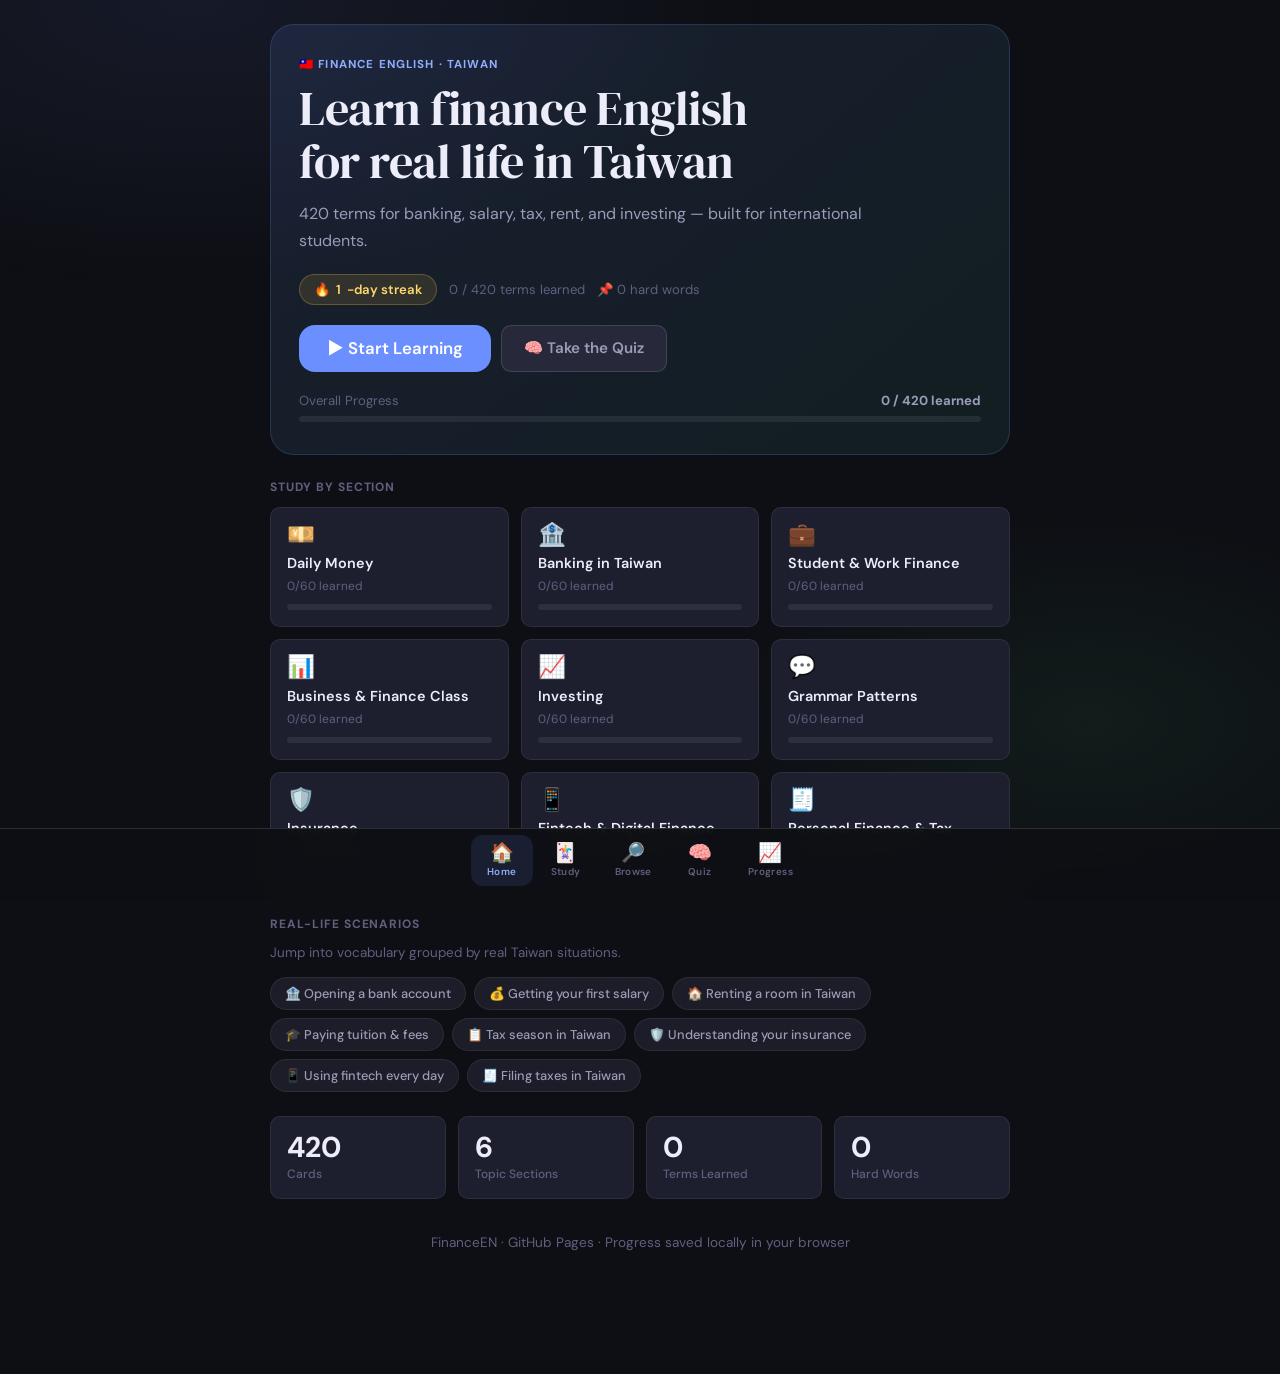
==== commit 29e7bd92: "Add files via upload" ====
--- a/index.html
+++ b/index.html
@@ -1,2109 +1,121 @@
 <!DOCTYPE html>
 <html lang="en">
 <head>
-<meta charset="UTF-8"/>
-<meta name="viewport" content="width=device-width, initial-scale=1.0"/>
-<title>Finance Mini Book — Taiwan</title>
-<style>
-@import url('https://fonts.googleapis.com/css2?family=Sora:wght@300;400;600;700;800&family=Noto+Sans+TC:wght@400;500;700&display=swap');
-
-:root {
-  --bg-a: #0d0f1a;
-  --bg-b: #111428;
-  --glass: rgba(255,255,255,0.045);
-  --glass-hover: rgba(255,255,255,0.075);
-  --glass-strong: rgba(255,255,255,0.09);
-  --text: #e8ecff;
-  --text-dim: #8892b8;
-  --blue: #5b8cff;
-  --blue-light: #7ba5ff;
-  --purple: #a67cff;
-  --cyan: #4dd9ff;
-  --pink: #ff6eb4;
-  --green: #43e8a0;
-  --border: rgba(160,180,255,0.1);
-  --border-glow: rgba(91,140,255,0.35);
-  --shadow: 0 24px 60px rgba(0,0,10,0.5);
-  --card-bg: rgba(255,255,255,0.04);
-  --card-bg-hover: rgba(255,255,255,0.08);
-  --radius-xl: 24px;
-  --radius-lg: 18px;
-  --radius-md: 12px;
-  --radius-sm: 8px;
-  --font: 'Sora', 'Noto Sans TC', sans-serif;
-  --transition: 0.22s cubic-bezier(0.4,0,0.2,1);
-}
-
-*, *::before, *::after { box-sizing: border-box; margin: 0; padding: 0; }
-html { scroll-behavior: smooth; }
-
-body {
-  font-family: var(--font);
-  color: var(--text);
-  background: var(--bg-a);
-  min-height: 100vh;
-  overflow-x: hidden;
-  position: relative;
-}
-
-/* Ambient background */
-body::before {
-  content: '';
-  position: fixed;
-  inset: 0;
-  background:
-    radial-gradient(ellipse 80% 50% at 20% 10%, rgba(91,140,255,0.12) 0%, transparent 60%),
-    radial-gradient(ellipse 60% 40% at 80% 90%, rgba(166,124,255,0.1) 0%, transparent 55%),
-    radial-gradient(ellipse 50% 40% at 60% 40%, rgba(77,217,255,0.06) 0%, transparent 50%);
-  pointer-events: none;
-  z-index: 0;
-}
-
-.page {
-  max-width: 1300px;
-  margin: 0 auto;
-  padding: 28px 24px 60px;
-  position: relative;
-  z-index: 1;
-}
-
-/* ─── HERO ─── */
-.hero {
-  background: linear-gradient(135deg, rgba(91,140,255,0.25) 0%, rgba(166,124,255,0.2) 60%, rgba(77,217,255,0.15) 100%);
-  border: 1px solid rgba(160,180,255,0.18);
-  border-radius: 32px;
-  padding: 40px 36px 36px;
-  position: relative;
-  overflow: hidden;
-  backdrop-filter: blur(20px);
-}
-
-.hero::before {
-  content: '';
-  position: absolute;
-  width: 300px; height: 300px;
-  border-radius: 50%;
-  background: radial-gradient(circle, rgba(91,140,255,0.18), transparent 70%);
-  top: -80px; right: -60px;
-  pointer-events: none;
-}
-
-.hero::after {
-  content: '';
-  position: absolute;
-  width: 200px; height: 200px;
-  border-radius: 50%;
-  background: radial-gradient(circle, rgba(166,124,255,0.14), transparent 70%);
-  bottom: -60px; left: -40px;
-  pointer-events: none;
-}
-
-.hero-eyebrow {
-  display: inline-flex;
-  align-items: center;
-  gap: 8px;
-  background: rgba(91,140,255,0.15);
-  border: 1px solid rgba(91,140,255,0.3);
-  border-radius: 999px;
-  padding: 6px 14px;
-  font-size: 0.8rem;
-  font-weight: 600;
-  color: var(--blue-light);
-  letter-spacing: 0.04em;
-  text-transform: uppercase;
-  margin-bottom: 14px;
-  position: relative; z-index: 1;
-}
-
-h1 {
-  font-size: clamp(2rem, 4vw, 3.2rem);
-  font-weight: 800;
-  line-height: 1.1;
-  letter-spacing: -0.02em;
-  background: linear-gradient(120deg, #fff 30%, #c4d4ff 70%, #b8a0ff 100%);
-  -webkit-background-clip: text;
-  -webkit-text-fill-color: transparent;
-  background-clip: text;
-  position: relative; z-index: 1;
-  margin-bottom: 12px;
-}
-
-.hero p {
-  font-size: 1rem;
-  line-height: 1.75;
-  color: var(--text-dim);
-  max-width: 760px;
-  position: relative; z-index: 1;
-}
-
-.hero-tags {
-  display: flex;
-  flex-wrap: wrap;
-  gap: 10px;
-  margin-top: 20px;
-  position: relative; z-index: 1;
-}
-
-.hero-tag {
-  background: rgba(255,255,255,0.07);
-  border: 1px solid rgba(255,255,255,0.13);
-  border-radius: 999px;
-  padding: 7px 14px;
-  font-size: 0.85rem;
-  color: var(--text-dim);
-  transition: var(--transition);
-}
-
-.hero-tag:hover {
-  background: rgba(255,255,255,0.12);
-  color: var(--text);
-}
-
-/* ─── PROGRESS BAR (top) ─── */
-.hero-progress {
-  margin-top: 22px;
-  position: relative; z-index: 1;
-}
-
-.hero-progress-label {
-  font-size: 0.85rem;
-  color: var(--text-dim);
-  margin-bottom: 8px;
-  display: flex;
-  justify-content: space-between;
-  align-items: center;
-}
-
-.hero-progress-label strong {
-  color: var(--text);
-  font-size: 0.92rem;
-}
-
-.progress-track {
-  height: 8px;
-  border-radius: 999px;
-  background: rgba(255,255,255,0.08);
-  overflow: hidden;
-}
-
-.progress-fill {
-  height: 100%;
-  width: 0%;
-  background: linear-gradient(90deg, var(--cyan), var(--blue), var(--purple));
-  transition: width 0.5s cubic-bezier(0.4,0,0.2,1);
-  border-radius: 999px;
-  position: relative;
-}
-
-.progress-fill::after {
-  content: '';
-  position: absolute;
-  right: 0; top: 0; bottom: 0;
-  width: 20px;
-  background: linear-gradient(90deg, transparent, rgba(255,255,255,0.4));
-  border-radius: 999px;
-}
-
-/* ─── TOOLBAR ─── */
-.toolbar {
-  margin-top: 20px;
-  position: sticky;
-  top: 12px;
-  z-index: 50;
-  background: rgba(13,15,26,0.82);
-  backdrop-filter: blur(24px);
-  border: 1px solid rgba(160,180,255,0.12);
-  border-radius: 20px;
-  padding: 12px 14px;
-  box-shadow: 0 8px 40px rgba(0,0,0,0.4);
-}
-
-.toolbar-grid {
-  display: grid;
-  grid-template-columns: minmax(180px, 1.5fr) 170px repeat(4, auto);
-  gap: 10px;
-  align-items: center;
-}
-
-input, select {
-  font: inherit;
-  border: 1px solid rgba(160,180,255,0.15);
-  outline: 0;
-  border-radius: var(--radius-md);
-  background: rgba(255,255,255,0.05);
-  color: var(--text);
-  padding: 11px 14px;
-  transition: var(--transition);
-}
-
-input::placeholder { color: var(--text-dim); }
-
-input:focus, select:focus {
-  border-color: rgba(91,140,255,0.5);
-  background: rgba(91,140,255,0.07);
-  box-shadow: 0 0 0 3px rgba(91,140,255,0.1);
-}
-
-select option { background: #1a1d30; color: var(--text); }
-
-button {
-  font: inherit;
-  border: 1px solid rgba(160,180,255,0.15);
-  outline: 0;
-  border-radius: var(--radius-md);
-  padding: 11px 16px;
-  cursor: pointer;
-  font-weight: 600;
-  font-size: 0.88rem;
-  color: var(--text-dim);
-  background: rgba(255,255,255,0.05);
-  transition: var(--transition);
-  white-space: nowrap;
-  user-select: none;
-}
-
-button:hover {
-  background: rgba(255,255,255,0.1);
-  color: var(--text);
-  border-color: rgba(160,180,255,0.25);
-  transform: translateY(-1px);
-}
-
-button:active { transform: translateY(0); }
-
-.btn-accent {
-  background: linear-gradient(135deg, var(--blue), var(--purple));
-  border-color: transparent;
-  color: #fff;
-  font-weight: 700;
-  box-shadow: 0 4px 20px rgba(91,140,255,0.3);
-}
-
-.btn-accent:hover {
-  box-shadow: 0 8px 28px rgba(91,140,255,0.45);
-  color: #fff;
-  background: linear-gradient(135deg, #6f9dff, #b78fff);
-}
-
-.btn-accent.is-active {
-  background: linear-gradient(135deg, #3d70ff, #8960ff);
-  box-shadow: 0 4px 20px rgba(91,140,255,0.5), inset 0 0 0 1px rgba(255,255,255,0.1);
-}
-
-.btn-study {
-  background: linear-gradient(135deg, rgba(77,217,255,0.25), rgba(67,232,160,0.2));
-  border-color: rgba(77,217,255,0.3);
-  color: var(--cyan);
-}
-
-.btn-study:hover { color: var(--cyan); background: linear-gradient(135deg, rgba(77,217,255,0.35), rgba(67,232,160,0.3)); }
-.btn-study.is-active {
-  background: linear-gradient(135deg, rgba(77,217,255,0.4), rgba(67,232,160,0.3));
-  border-color: var(--cyan);
-  color: #fff;
-  box-shadow: 0 4px 20px rgba(77,217,255,0.25);
-}
-
-/* ─── LAYOUT ─── */
-.layout {
-  display: grid;
-  grid-template-columns: 270px minmax(0, 1fr);
-  gap: 24px;
-  margin-top: 24px;
-  align-items: start;
-}
-
-/* ─── SIDEBAR ─── */
-.sidebar {
-  position: sticky;
-  top: 96px;
-  align-self: start;
-  background: var(--glass);
-  border: 1px solid var(--border);
-  border-radius: var(--radius-xl);
-  padding: 20px;
-  backdrop-filter: blur(20px);
-}
-
-.side-title {
-  font-size: 0.8rem;
-  font-weight: 700;
-  text-transform: uppercase;
-  letter-spacing: 0.08em;
-  color: var(--text-dim);
-  margin-bottom: 12px;
-}
-
-.side-links {
-  display: grid;
-  gap: 4px;
-}
-
-.side-links a {
-  text-decoration: none;
-  color: var(--text-dim);
-  padding: 10px 12px;
-  border-radius: var(--radius-sm);
-  font-size: 0.88rem;
-  font-weight: 500;
-  transition: var(--transition);
-  display: flex;
-  align-items: center;
-  gap: 8px;
-}
-
-.side-links a:hover {
-  color: var(--text);
-  background: rgba(91,140,255,0.1);
-}
-
-.side-links a .dot {
-  width: 6px; height: 6px;
-  border-radius: 50%;
-  background: var(--text-dim);
-  flex-shrink: 0;
-  transition: var(--transition);
-}
-
-.side-links a:hover .dot { background: var(--blue); }
-
-.side-card {
-  margin-top: 14px;
-  background: rgba(255,255,255,0.04);
-  border: 1px solid var(--border);
-  border-radius: var(--radius-lg);
-  padding: 14px;
-}
-
-.side-card h3 {
-  font-size: 0.82rem;
-  font-weight: 700;
-  text-transform: uppercase;
-  letter-spacing: 0.06em;
-  color: var(--text-dim);
-  margin-bottom: 10px;
-}
-
-.muted { color: var(--text-dim); }
-
-.side-stat {
-  display: flex;
-  justify-content: space-between;
-  align-items: center;
-  margin-bottom: 8px;
-  font-size: 0.88rem;
-}
-
-.stat-num {
-  font-weight: 700;
-  font-size: 1.4rem;
-  background: linear-gradient(120deg, var(--blue-light), var(--purple));
-  -webkit-background-clip: text;
-  -webkit-text-fill-color: transparent;
-  background-clip: text;
-}
-
-.mini-note-row {
-  display: flex;
-  align-items: center;
-  gap: 8px;
-  font-size: 0.85rem;
-  color: var(--text-dim);
-  margin-bottom: 6px;
-}
-
-.mini-note-row .chip {
-  background: rgba(91,140,255,0.15);
-  color: var(--blue-light);
-  padding: 2px 8px;
-  border-radius: 6px;
-  font-weight: 600;
-  font-size: 0.82rem;
-}
-
-/* ─── MAIN CONTENT ─── */
-.content {
-  display: grid;
-  gap: 24px;
-}
-
-/* ─── PANELS ─── */
-.panel, .section-box, .quiz-box {
-  background: var(--glass);
-  border: 1px solid var(--border);
-  border-radius: var(--radius-xl);
-  padding: 28px;
-  backdrop-filter: blur(16px);
-}
-
-.intro-grid {
-  display: grid;
-  grid-template-columns: repeat(2, 1fr);
-  gap: 16px;
-}
-
-.mini-panel {
-  background: rgba(255,255,255,0.04);
-  border: 1px solid var(--border);
-  border-radius: var(--radius-lg);
-  padding: 20px;
-}
-
-.mini-panel h2, .section-header h2, .quiz-box h2 {
-  font-size: 1.4rem;
-  font-weight: 700;
-  letter-spacing: -0.01em;
-  margin-bottom: 10px;
-  color: var(--text);
-}
-
-.section-header { margin-bottom: 20px; }
-
-.section-header h2 {
-  display: flex;
-  align-items: center;
-  gap: 12px;
-}
-
-.section-num {
-  width: 30px; height: 30px;
-  border-radius: 10px;
-  background: linear-gradient(135deg, var(--blue), var(--purple));
-  display: inline-flex;
-  align-items: center;
-  justify-content: center;
-  font-size: 0.85rem;
-  font-weight: 700;
-  color: #fff;
-  flex-shrink: 0;
-}
-
-.mini-panel p, .section-header p, .quiz-box > p {
-  line-height: 1.8;
-  color: var(--text-dim);
-  font-size: 0.93rem;
-}
-
-/* ─── TERM CARDS ─── */
-.term-grid {
-  display: grid;
-  grid-template-columns: repeat(auto-fill, minmax(270px, 1fr));
-  gap: 16px;
-}
-
-/* Flip Card */
-.flip-container {
-  perspective: 1000px;
-  height: auto;
-  min-height: 200px;
-}
-
-.flip-container.is-flipped .flip-inner {
-  transform: rotateY(180deg);
-}
-
-.flip-inner {
-  position: relative;
-  width: 100%;
-  transition: transform 0.6s cubic-bezier(0.4,0,0.2,1);
-  transform-style: preserve-3d;
-}
-
-.flip-front, .flip-back {
-  backface-visibility: hidden;
-  -webkit-backface-visibility: hidden;
-  border-radius: 20px;
-  padding: 20px;
-  border: 1px solid var(--border);
-  background: var(--card-bg);
-  position: relative;
-  overflow: hidden;
-  transition: border-color var(--transition), background var(--transition);
-}
-
-.flip-front::before, .flip-back::before {
-  content: '';
-  position: absolute;
-  top: 0; left: 0; right: 0;
-  height: 3px;
-  background: linear-gradient(90deg, var(--cyan), var(--blue), var(--purple));
-  border-radius: 20px 20px 0 0;
-}
-
-.flip-front:hover, .flip-back:hover {
-  background: var(--card-bg-hover);
-  border-color: rgba(160,180,255,0.2);
-}
-
-.flip-back {
-  position: absolute;
-  top: 0; left: 0; width: 100%;
-  transform: rotateY(180deg);
-  background: linear-gradient(135deg, rgba(91,140,255,0.08), rgba(166,124,255,0.06));
-  border-color: rgba(91,140,255,0.2);
-  min-height: 100%;
-}
-
-/* Non-flip mode card */
-.term-card {
-  background: var(--card-bg);
-  border-radius: 20px;
-  padding: 20px;
-  border: 1px solid var(--border);
-  position: relative;
-  overflow: hidden;
-  transition: var(--transition);
-}
-
-.term-card::before {
-  content: '';
-  position: absolute;
-  top: 0; left: 0; right: 0;
-  height: 3px;
-  background: linear-gradient(90deg, var(--cyan), var(--blue), var(--purple));
-  border-radius: 20px 20px 0 0;
-}
-
-.term-card:hover {
-  background: var(--card-bg-hover);
-  border-color: rgba(160,180,255,0.2);
-  transform: translateY(-2px);
-  box-shadow: 0 12px 40px rgba(0,0,0,0.3);
-}
-
-.badge {
-  display: inline-flex;
-  align-items: center;
-  gap: 5px;
-  font-size: 0.72rem;
-  font-weight: 700;
-  text-transform: uppercase;
-  letter-spacing: 0.06em;
-  border-radius: 999px;
-  padding: 4px 10px;
-  margin-bottom: 10px;
-}
-
-.badge-basic    { background: rgba(77,217,255,0.12); color: var(--cyan); border: 1px solid rgba(77,217,255,0.2); }
-.badge-banking  { background: rgba(91,140,255,0.12); color: var(--blue-light); border: 1px solid rgba(91,140,255,0.2); }
-.badge-income   { background: rgba(67,232,160,0.12); color: var(--green); border: 1px solid rgba(67,232,160,0.2); }
-.badge-statements { background: rgba(255,110,180,0.12); color: var(--pink); border: 1px solid rgba(255,110,180,0.2); }
-.badge-investing { background: rgba(166,124,255,0.12); color: var(--purple); border: 1px solid rgba(166,124,255,0.2); }
-
-.term {
-  font-size: 1.25rem;
-  font-weight: 800;
-  letter-spacing: -0.01em;
-  color: var(--text);
-  margin-bottom: 10px;
-}
-
-.term-line {
-  font-size: 0.9rem;
-  margin-bottom: 6px;
-  line-height: 1.6;
-  color: var(--text-dim);
-}
-
-.label {
-  color: var(--blue-light);
-  font-weight: 600;
-}
-
-.term-extra {
-  margin-top: 14px;
-  padding-top: 14px;
-  border-top: 1px solid rgba(255,255,255,0.07);
-  animation: fadeSlide 0.25s ease;
-}
-
-@keyframes fadeSlide {
-  from { opacity: 0; transform: translateY(6px); }
-  to { opacity: 1; transform: translateY(0); }
-}
-
-.term-extra p {
-  margin-bottom: 9px;
-  line-height: 1.75;
-  font-size: 0.9rem;
-  color: var(--text-dim);
-}
-
-.term-extra p:last-child { margin-bottom: 0; }
-
-.card-actions {
-  display: flex;
-  gap: 8px;
-  flex-wrap: wrap;
-  margin-top: 14px;
-}
-
-.card-btn {
-  padding: 8px 14px;
-  font-size: 0.82rem;
-  background: rgba(255,255,255,0.05);
-  border-color: rgba(160,180,255,0.12);
-  color: var(--text-dim);
-}
-
-.card-btn:hover {
-  background: rgba(91,140,255,0.12);
-  border-color: rgba(91,140,255,0.3);
-  color: var(--blue-light);
-  transform: none;
-}
-
-.card-btn.learned {
-  background: rgba(67,232,160,0.12);
-  border-color: rgba(67,232,160,0.3);
-  color: var(--green);
-}
-
-/* highlight */
-mark {
-  background: rgba(255,207,77,0.3);
-  color: #ffd04d;
-  border-radius: 3px;
-  padding: 0 2px;
-}
-
-/* ─── REMEMBER BOX ─── */
-.remember-box {
-  margin-top: 18px;
-  background: linear-gradient(135deg, rgba(91,140,255,0.08), rgba(166,124,255,0.06));
-  border: 1px solid rgba(91,140,255,0.2);
-  border-left: 4px solid var(--blue);
-  border-radius: 14px;
-  padding: 14px 18px;
-  font-size: 0.9rem;
-  line-height: 1.75;
-  color: var(--text-dim);
-}
-
-.remember-box strong { color: var(--blue-light); }
-
-/* ─── QUIZ ─── */
-.quiz-box h2 { margin-bottom: 6px; }
-.quiz-box > p { margin-bottom: 18px; }
-
-.quiz-grid {
-  display: grid;
-  grid-template-columns: repeat(auto-fill, minmax(260px, 1fr));
-  gap: 14px;
-}
-
-.quiz-card {
-  background: rgba(255,255,255,0.04);
-  border: 1px solid var(--border);
-  border-radius: var(--radius-lg);
-  padding: 18px;
-  transition: var(--transition);
-}
-
-.quiz-card:hover {
-  background: rgba(255,255,255,0.07);
-  border-color: rgba(160,180,255,0.2);
-}
-
-.quiz-question {
-  font-weight: 600;
-  line-height: 1.6;
-  font-size: 0.93rem;
-  color: var(--text);
-}
-
-.quiz-answer {
-  display: none;
-  margin-top: 14px;
-  padding: 12px 14px;
-  background: rgba(67,232,160,0.07);
-  border: 1px dashed rgba(67,232,160,0.25);
-  border-radius: var(--radius-sm);
-  font-size: 0.9rem;
-  line-height: 1.65;
-  color: var(--green);
-  animation: fadeSlide 0.25s ease;
-}
-
-.quiz-card.answered .quiz-question::after {
-  content: ' ✓';
-  color: var(--green);
-  font-size: 0.85rem;
-}
-
-/* ─── STUDY MODE ─── */
-.study-mode-overlay {
-  display: none;
-  position: fixed;
-  inset: 0;
-  background: rgba(8,10,20,0.96);
-  backdrop-filter: blur(12px);
-  z-index: 200;
-  align-items: center;
-  justify-content: center;
-  flex-direction: column;
-  gap: 24px;
-}
-
-.study-mode-overlay.active { display: flex; }
-
-.study-card-wrapper {
-  width: 100%;
-  max-width: 480px;
-  padding: 0 24px;
-}
-
-.study-card {
-  background: linear-gradient(135deg, rgba(91,140,255,0.12), rgba(166,124,255,0.1));
-  border: 1px solid rgba(91,140,255,0.25);
-  border-radius: 28px;
-  padding: 40px 36px;
-  text-align: center;
-  position: relative;
-  min-height: 320px;
-  display: flex;
-  flex-direction: column;
-  align-items: center;
-  justify-content: center;
-  gap: 12px;
-  cursor: pointer;
-  transition: var(--transition);
-}
-
-.study-card:hover { transform: translateY(-2px); box-shadow: 0 20px 60px rgba(91,140,255,0.2); }
-
-.study-card .sc-badge {
-  font-size: 0.75rem;
-  font-weight: 700;
-  text-transform: uppercase;
-  letter-spacing: 0.08em;
-  color: var(--text-dim);
-}
-
-.study-card .sc-english {
-  font-size: 2.4rem;
-  font-weight: 800;
-  letter-spacing: -0.02em;
-  background: linear-gradient(120deg, #fff, #c4d4ff);
-  -webkit-background-clip: text;
-  -webkit-text-fill-color: transparent;
-  background-clip: text;
-}
-
-.study-card .sc-chinese {
-  font-size: 1.8rem;
-  font-weight: 700;
-  color: var(--blue-light);
-  font-family: 'Noto Sans TC', sans-serif;
-}
-
-.study-card .sc-pinyin {
-  font-size: 1rem;
-  color: var(--text-dim);
-}
-
-.study-card .sc-tap {
-  font-size: 0.78rem;
-  color: rgba(160,180,255,0.4);
-  margin-top: 8px;
-}
-
-.study-card .sc-back {
-  display: none;
-  width: 100%;
-  text-align: left;
-}
-
-.study-card.revealed .sc-tap { display: none; }
-.study-card.revealed .sc-back { display: block; animation: fadeSlide 0.25s ease; }
-
-.study-card .sc-back p {
-  font-size: 0.9rem;
-  line-height: 1.75;
-  color: var(--text-dim);
-  margin-bottom: 8px;
-  text-align: center;
-}
-
-.study-controls {
-  display: flex;
-  align-items: center;
-  gap: 14px;
-}
-
-.study-controls button {
-  padding: 12px 24px;
-  font-size: 0.9rem;
-}
-
-.study-close {
-  position: absolute;
-  top: 20px; right: 20px;
-  width: 36px; height: 36px;
-  border-radius: 50%;
-  display: flex;
-  align-items: center;
-  justify-content: center;
-  font-size: 1.1rem;
-  padding: 0;
-}
-
-.study-progress-text {
-  font-size: 0.88rem;
-  color: var(--text-dim);
-  text-align: center;
-}
-
-.study-progress-text strong { color: var(--text); }
-
-/* ─── TOAST ─── */
-.toast {
-  position: fixed;
-  right: 20px; bottom: 20px;
-  background: rgba(30,35,60,0.95);
-  border: 1px solid rgba(160,180,255,0.2);
-  color: var(--text);
-  padding: 12px 18px;
-  border-radius: 14px;
-  box-shadow: 0 12px 40px rgba(0,0,0,0.4);
-  opacity: 0;
-  transform: translateY(10px);
-  transition: opacity 0.2s ease, transform 0.2s ease;
-  pointer-events: none;
-  z-index: 300;
-  font-size: 0.88rem;
-  font-weight: 500;
-  backdrop-filter: blur(12px);
-  display: flex;
-  align-items: center;
-  gap: 8px;
-  max-width: 280px;
-}
-
-.toast.show { opacity: 1; transform: translateY(0); }
-
-/* ─── FOOTER ─── */
-.footer-note {
-  text-align: center;
-  color: var(--text-dim);
-  font-size: 0.82rem;
-  padding: 20px 0 0;
-  opacity: 0.6;
-}
-
-/* ─── FLASHCARD MODE ─── */
-.flashcard-on .term-extra { display: none !important; }
-.flashcard-on .card-btn.toggle-example { display: none; }
-
-/* ─── HIDDEN ─── */
-.hidden-card { display: none !important; }
-.hidden-section { display: none !important; }
-
-/* ─── EMPTY STATE ─── */
-.no-results {
-  display: none;
-  text-align: center;
-  padding: 60px 20px;
-  color: var(--text-dim);
-}
-
-.no-results.show { display: block; }
-.no-results .nr-icon { font-size: 3rem; margin-bottom: 12px; }
-.no-results p { font-size: 0.95rem; }
-
-/* ─── SCROLLBAR ─── */
-::-webkit-scrollbar { width: 6px; }
-::-webkit-scrollbar-track { background: transparent; }
-::-webkit-scrollbar-thumb { background: rgba(160,180,255,0.15); border-radius: 3px; }
-::-webkit-scrollbar-thumb:hover { background: rgba(160,180,255,0.3); }
-
-/* ─── RESPONSIVE ─── */
-@media (max-width: 1024px) {
-  .layout { grid-template-columns: 1fr; }
-  .sidebar { position: static; }
-  .toolbar-grid { grid-template-columns: 1fr 1fr; }
-  .toolbar-grid > *:nth-child(1) { grid-column: 1 / -1; }
-}
-
-@media (max-width: 600px) {
-  .page { padding: 16px 14px 50px; }
-  .hero { padding: 28px 22px 26px; }
-  .toolbar-grid { grid-template-columns: 1fr 1fr; gap: 8px; }
-  .toolbar-grid > *:nth-child(1),
-  .toolbar-grid > *:nth-child(2) { grid-column: 1 / -1; }
-  .intro-grid { grid-template-columns: 1fr; }
-  .study-card .sc-english { font-size: 1.8rem; }
-  .study-card .sc-chinese { font-size: 1.4rem; }
-}
-
-/* ─── FADE-IN ANIMATION ─── */
-@keyframes cardIn {
-  from { opacity: 0; transform: translateY(16px); }
-  to { opacity: 1; transform: translateY(0); }
-}
-
-.section-box { animation: cardIn 0.4s ease both; }
-
-/* ─── PULSE DOT ─── */
-@keyframes pulse {
-  0%, 100% { opacity: 1; }
-  50% { opacity: 0.4; }
-}
-
-.live-dot {
-  width: 7px; height: 7px;
-  border-radius: 50%;
-  background: var(--green);
-  display: inline-block;
-  animation: pulse 2s ease infinite;
-}
-
-/* ─── SECTION DIVIDER ─── */
-.section-divider {
-  display: flex;
-  align-items: center;
-  gap: 12px;
-  color: var(--text-dim);
-  font-size: 0.8rem;
-  text-transform: uppercase;
-  letter-spacing: 0.08em;
-  margin: 4px 0;
-}
-
-.section-divider::before, .section-divider::after {
-  content: '';
-  flex: 1;
-  height: 1px;
-  background: var(--border);
-}
-</style>
+  <meta charset="utf-8">
+  <meta name="viewport" content="width=device-width, initial-scale=1.0">
+  <title>FinanceEN — Finance English for Taiwan</title>
+  <link rel="stylesheet" href="styles.css">
 </head>
 <body>
-
-<div class="page">
-
-  <!-- HERO -->
+<div class="page home-page">
   <header class="hero">
-    <div class="hero-eyebrow"><span class="live-dot"></span> Interactive Learning</div>
-    <h1>Finance Mini Book<br>Taiwan 🇹🇼</h1>
-    <p>Master essential finance vocabulary in English, Traditional Chinese, and Pinyin — designed for students, expats, and professionals navigating Taiwan's financial landscape.</p>
-    <div class="hero-tags">
-      <span class="hero-tag">💰 Basic Finance</span>
-      <span class="hero-tag">🏦 Banking Taiwan</span>
-      <span class="hero-tag">📊 Income & Expenses</span>
-      <span class="hero-tag">📑 Financial Statements</span>
-      <span class="hero-tag">📈 Investing</span>
-      <span class="hero-tag">🧠 Quiz Mode</span>
+    <div class="hero-eyebrow">🇹🇼 Finance English · Taiwan</div>
+    <h1>Learn finance English<br>for real life in Taiwan</h1>
+    <p>420 terms for banking, salary, tax, rent, and investing — built for international students.</p>
+    <div style="display:flex;align-items:center;gap:12px;flex-wrap:wrap;margin-bottom:20px;">
+      <div class="streak-pill">🔥 <span data-streak>0</span>-day streak</div>
+      <span style="font-size:0.82rem;color:var(--text3);"><span data-learned-count>0</span> / 420 terms learned</span>
+      <span style="font-size:0.82rem;color:var(--text3);">📌 <span data-hard-count>0</span> hard words</span>
     </div>
-    <div class="hero-progress">
-      <div class="hero-progress-label">
-        <span>Learning Progress</span>
-        <strong id="progressText">0 / 25 terms learned</strong>
-      </div>
-      <div class="progress-track">
-        <div id="progressFill" class="progress-fill"></div>
-      </div>
+    <div class="hero-cta-row">
+      <a class="btn btn-primary btn-lg" href="study.html">▶ Start Learning</a>
+      <a class="btn btn-ghost" href="quiz.html">🧠 Take the Quiz</a>
     </div>
+    <div class="hero-progress-label">
+      <span>Overall Progress</span>
+      <strong data-progress-text>0 / 420 learned</strong>
+    </div>
+    <div class="progress-track"><div class="progress-fill" data-progress-fill></div></div>
   </header>
 
-  <!-- TOOLBAR -->
-  <div class="toolbar">
-    <div class="toolbar-grid">
-      <input id="searchInput" type="text" placeholder="🔍  Search English, Chinese, or Pinyin…" autocomplete="off"/>
-      <select id="sectionFilter">
-        <option value="all">All Sections</option>
-        <option value="basic">Basic Finance</option>
-        <option value="banking">Banking</option>
-        <option value="income">Income &amp; Expenses</option>
-        <option value="statements">Financial Statements</option>
-        <option value="investing">Investing</option>
-      </select>
-      <button id="flashcardToggle" class="btn-accent">⚡ Flashcard</button>
-      <button id="expandToggle">↕ Collapse All</button>
-      <button id="studyModeToggle" class="btn-study">📖 Study Mode</button>
-      <button onclick="window.print()">🖨 Print</button>
-    </div>
+  <h3 style="margin-bottom:12px;">Study by Section</h3>
+  <div class="sections-grid">
+    <a class="section-card" href="study.html?section=daily" data-section-id="daily">
+      <div class="sc-icon">💴</div>
+      <div class="sc-title">Daily Money</div>
+      <div class="sc-count"><span class="sc-progress-text">0/60</span> learned</div>
+      <div class="sc-bar progress-track"><div class="progress-fill" style="width:0%"></div></div>
+    </a>
+    <a class="section-card" href="study.html?section=banking" data-section-id="banking">
+      <div class="sc-icon">🏦</div>
+      <div class="sc-title">Banking in Taiwan</div>
+      <div class="sc-count"><span class="sc-progress-text">0/60</span> learned</div>
+      <div class="sc-bar progress-track"><div class="progress-fill" style="width:0%"></div></div>
+    </a>
+    <a class="section-card" href="study.html?section=work" data-section-id="work">
+      <div class="sc-icon">💼</div>
+      <div class="sc-title">Student &amp; Work Finance</div>
+      <div class="sc-count"><span class="sc-progress-text">0/60</span> learned</div>
+      <div class="sc-bar progress-track"><div class="progress-fill" style="width:0%"></div></div>
+    </a>
+    <a class="section-card" href="study.html?section=business" data-section-id="business">
+      <div class="sc-icon">📊</div>
+      <div class="sc-title">Business &amp; Finance Class</div>
+      <div class="sc-count"><span class="sc-progress-text">0/60</span> learned</div>
+      <div class="sc-bar progress-track"><div class="progress-fill" style="width:0%"></div></div>
+    </a>
+    <a class="section-card" href="study.html?section=investing" data-section-id="investing">
+      <div class="sc-icon">📈</div>
+      <div class="sc-title">Investing</div>
+      <div class="sc-count"><span class="sc-progress-text">0/60</span> learned</div>
+      <div class="sc-bar progress-track"><div class="progress-fill" style="width:0%"></div></div>
+    </a>
+    <a class="section-card" href="study.html?section=grammar" data-section-id="grammar">
+      <div class="sc-icon">💬</div>
+      <div class="sc-title">Grammar Patterns</div>
+      <div class="sc-count"><span class="sc-progress-text">0/60</span> learned</div>
+      <div class="sc-bar progress-track"><div class="progress-fill" style="width:0%"></div></div>
+    </a>
+    <a class="section-card" href="study.html?section=insurance" data-section-id="insurance">
+      <div class="sc-icon">🛡️</div>
+      <div class="sc-title">Insurance</div>
+      <div class="sc-count"><span class="sc-progress-text">0/20</span> learned</div>
+      <div class="sc-bar progress-track"><div class="progress-fill" style="width:0%"></div></div>
+    </a>
+    <a class="section-card" href="study.html?section=fintech" data-section-id="fintech">
+      <div class="sc-icon">📱</div>
+      <div class="sc-title">Fintech &amp; Digital Finance</div>
+      <div class="sc-count"><span class="sc-progress-text">0/20</span> learned</div>
+      <div class="sc-bar progress-track"><div class="progress-fill" style="width:0%"></div></div>
+    </a>
+    <a class="section-card" href="study.html?section=tax" data-section-id="tax">
+      <div class="sc-icon">🧾</div>
+      <div class="sc-title">Personal Finance &amp; Tax</div>
+      <div class="sc-count"><span class="sc-progress-text">0/20</span> learned</div>
+      <div class="sc-bar progress-track"><div class="progress-fill" style="width:0%"></div></div>
+    </a>
   </div>
 
-  <!-- LAYOUT -->
-  <div class="layout">
+  <h3 style="margin-bottom:10px;">Real-life Scenarios</h3>
+  <p style="font-size:0.84rem;color:var(--text3);margin-bottom:12px;">Jump into vocabulary grouped by real Taiwan situations.</p>
+  <div class="scenarios-row">
+    <a class="scenario-chip" href="browse.html?scenario=banking_account">🏦 Opening a bank account</a>
+    <a class="scenario-chip" href="browse.html?scenario=first_salary">💰 Getting your first salary</a>
+    <a class="scenario-chip" href="browse.html?scenario=rent_move">🏠 Renting a room in Taiwan</a>
+    <a class="scenario-chip" href="browse.html?scenario=tuition">🎓 Paying tuition &amp; fees</a>
+    <a class="scenario-chip" href="browse.html?scenario=tax_season">📋 Tax season in Taiwan</a>
+    <a class="scenario-chip" href="browse.html?scenario=insurance_basics">🛡️ Understanding your insurance</a>
+    <a class="scenario-chip" href="browse.html?scenario=fintech_daily">📱 Using fintech every day</a>
+    <a class="scenario-chip" href="browse.html?scenario=tax_filing">🧾 Filing taxes in Taiwan</a>
+  </div>
 
-    <!-- SIDEBAR -->
-    <aside class="sidebar">
-      <div class="side-title">Navigation</div>
-      <div class="side-links">
-        <a href="#guide"><span class="dot"></span>How to Use</a>
-        <a href="#basic"><span class="dot"></span>Basic Finance</a>
-        <a href="#banking"><span class="dot"></span>Banking</a>
-        <a href="#income"><span class="dot"></span>Income &amp; Expenses</a>
-        <a href="#statements"><span class="dot"></span>Financial Statements</a>
-        <a href="#investing"><span class="dot"></span>Investing</a>
-        <a href="#quiz"><span class="dot"></span>Quiz</a>
-      </div>
-
-      <div class="side-card">
-        <h3>Progress</h3>
-        <div class="side-stat">
-          <span class="muted" style="font-size:0.82rem">Terms Learned</span>
-          <span class="stat-num" id="sideLearnedCount">0</span>
-        </div>
-        <div class="side-stat">
-          <span class="muted" style="font-size:0.82rem">Visible</span>
-          <span style="font-size:0.88rem; font-weight:600; color:var(--text)" id="visibleCount">0 / 0</span>
-        </div>
-        <div class="progress-track" style="margin-top:8px">
-          <div id="sideFill" class="progress-fill"></div>
-        </div>
-      </div>
-
-      <div class="side-card">
-        <h3>Quick Reference</h3>
-        <div class="mini-note-row"><span class="chip">收入</span> Money In</div>
-        <div class="mini-note-row"><span class="chip">支出</span> Money Out</div>
-        <div class="mini-note-row"><span class="chip">利潤</span> What Remains</div>
-        <div class="mini-note-row"><span class="chip">儲蓄</span> Saved Money</div>
-        <div class="mini-note-row"><span class="chip">風險</span> Risk</div>
-      </div>
-
-      <div class="side-card">
-        <h3>Study Tip</h3>
-        <p class="muted" style="font-size:0.85rem;line-height:1.65">Start with full mode. Enable <strong style="color:var(--blue-light)">Flashcard Mode</strong> to hide explanations, then test yourself. Use <strong style="color:var(--cyan)">Study Mode</strong> for Duolingo-style one-card-at-a-time learning.</p>
-      </div>
-    </aside>
-
-    <!-- MAIN -->
-    <main class="content" id="mainContent">
-
-      <!-- HOW TO USE -->
-      <section id="guide" class="panel">
-        <div class="intro-grid">
-          <div class="mini-panel">
-            <h2>How to Use</h2>
-            <p>Read the English term, match it with the Traditional Chinese term, and use the pinyin to practice pronunciation. Click <strong style="color:var(--blue-light)">Show Example</strong> on each card to reveal or hide the explanation. Use <strong style="color:var(--blue-light)">Collapse All</strong> to hide examples across all cards at once.</p>
-          </div>
-          <div class="mini-panel">
-            <h2>Flashcard &amp; Study Mode</h2>
-            <p>In <strong style="color:var(--blue-light)">Flashcard Mode</strong>, explanations are hidden — only the term and Chinese are shown. In <strong style="color:var(--cyan)">Study Mode</strong>, learn one card at a time. Tap a card to reveal the back. Mark terms as <strong style="color:var(--green)">Learned</strong> to track your progress.</p>
-          </div>
-        </div>
-      </section>
-
-      <!-- SECTION 1: BASIC FINANCE -->
-      <section id="basic" class="section-box section" data-section="basic">
-        <div class="section-header">
-          <h2><span class="section-num">1</span> Basic Finance Terms</h2>
-          <p class="muted">Core finance vocabulary you will see in class, business news, and everyday financial discussions.</p>
-        </div>
-        <div class="term-grid">
-
-          <article class="term-card searchable" data-section-name="basic" data-keywords="revenue 收入 shou ru income money earned">
-            <div class="badge badge-basic">Basic</div>
-            <div class="term">Revenue</div>
-            <div class="term-line"><span class="label">Chinese:</span> 收入</div>
-            <div class="term-line"><span class="label">Pinyin:</span> shōu rù</div>
-            <div class="term-extra">
-              <p><span class="label">Explanation:</span> Revenue is the total money a business earns from selling products or services — before any expenses are deducted.</p>
-              <p><span class="label">Example:</span> The coffee shop's revenue comes from selling drinks and snacks.</p>
-              <p><span class="label">中文例句:</span> 這家咖啡店的收入來自賣飲料和點心。</p>
-              <p class="muted">zhè jiā kā fēi diàn de shōu rù lái zì mài yǐn liào hé diǎn xīn</p>
-            </div>
-            <div class="card-actions">
-              <button class="card-btn toggle-example">Show Example</button>
-              <button class="card-btn mark-learned" data-term="Revenue">Mark Learned</button>
-            </div>
-          </article>
-
-          <article class="term-card searchable" data-section-name="basic" data-keywords="expense 支出 zhi chu cost spending">
-            <div class="badge badge-basic">Basic</div>
-            <div class="term">Expense</div>
-            <div class="term-line"><span class="label">Chinese:</span> 支出</div>
-            <div class="term-line"><span class="label">Pinyin:</span> zhī chū</div>
-            <div class="term-extra">
-              <p><span class="label">Explanation:</span> An expense is money spent on things needed to run a business or daily life — such as rent, food, transport, or supplies.</p>
-              <p><span class="label">Example:</span> Rent is usually a major monthly expense for students in Taipei.</p>
-              <p><span class="label">中文例句:</span> 在台北，房租通常是學生每月很大的支出。</p>
-              <p class="muted">zài tái běi, fáng zū tōng cháng shì xué shēng měi yuè hěn dà de zhī chū</p>
-            </div>
-            <div class="card-actions">
-              <button class="card-btn toggle-example">Show Example</button>
-              <button class="card-btn mark-learned" data-term="Expense">Mark Learned</button>
-            </div>
-          </article>
-
-          <article class="term-card searchable" data-section-name="basic" data-keywords="profit 利潤 li run gain earnings">
-            <div class="badge badge-basic">Basic</div>
-            <div class="term">Profit</div>
-            <div class="term-line"><span class="label">Chinese:</span> 利潤</div>
-            <div class="term-line"><span class="label">Pinyin:</span> lì rùn</div>
-            <div class="term-extra">
-              <p><span class="label">Explanation:</span> Profit is what remains after all expenses are subtracted from revenue. Positive profit means the business earned more than it spent.</p>
-              <p><span class="label">Example:</span> If a store earns NT$10,000 and spends NT$7,000, its profit is NT$3,000.</p>
-              <p><span class="label">中文例句:</span> 如果商店收入一萬、支出七千，它的利潤就是三千。</p>
-              <p class="muted">rú guǒ shāng diàn shōu rù yí wàn, zhī chū qī qiān, tā de lì rùn jiù shì sān qiān</p>
-            </div>
-            <div class="card-actions">
-              <button class="card-btn toggle-example">Show Example</button>
-              <button class="card-btn mark-learned" data-term="Profit">Mark Learned</button>
-            </div>
-          </article>
-
-          <article class="term-card searchable" data-section-name="basic" data-keywords="asset 資產 zi chan property value owned">
-            <div class="badge badge-basic">Basic</div>
-            <div class="term">Asset</div>
-            <div class="term-line"><span class="label">Chinese:</span> 資產</div>
-            <div class="term-line"><span class="label">Pinyin:</span> zī chǎn</div>
-            <div class="term-extra">
-              <p><span class="label">Explanation:</span> An asset is anything valuable that a person or company owns — including cash, property, equipment, or investments.</p>
-              <p><span class="label">Example:</span> Cash in the bank and a company car are both assets.</p>
-              <p><span class="label">中文例句:</span> 銀行裡的現金和公司的車都算是資產。</p>
-              <p class="muted">yín háng lǐ de xiàn jīn hé gōng sī de chē dōu suàn shì zī chǎn</p>
-            </div>
-            <div class="card-actions">
-              <button class="card-btn toggle-example">Show Example</button>
-              <button class="card-btn mark-learned" data-term="Asset">Mark Learned</button>
-            </div>
-          </article>
-
-          <article class="term-card searchable" data-section-name="basic" data-keywords="liability 負債 fu zhai debt owe loan">
-            <div class="badge badge-basic">Basic</div>
-            <div class="term">Liability</div>
-            <div class="term-line"><span class="label">Chinese:</span> 負債</div>
-            <div class="term-line"><span class="label">Pinyin:</span> fù zhài</div>
-            <div class="term-extra">
-              <p><span class="label">Explanation:</span> A liability is a financial obligation — money that a person or company owes to others, such as loans, credit card debt, or unpaid bills.</p>
-              <p><span class="label">Example:</span> A bank loan is a liability because the money must be paid back.</p>
-              <p><span class="label">中文例句:</span> 銀行貸款是一種負債，因為之後要還錢。</p>
-              <p class="muted">yín háng dài kuǎn shì yì zhǒng fù zhài, yīn wèi zhī hòu yào huán qián</p>
-            </div>
-            <div class="card-actions">
-              <button class="card-btn toggle-example">Show Example</button>
-              <button class="card-btn mark-learned" data-term="Liability">Mark Learned</button>
-            </div>
-          </article>
-
-        </div>
-        <div class="remember-box"><strong>Quick Memory:</strong> Revenue is money in, expense is money out, and profit is what stays after costs. Asset = what you own, Liability = what you owe.</div>
-      </section>
-
-      <!-- SECTION 2: BANKING -->
-      <section id="banking" class="section-box section" data-section="banking">
-        <div class="section-header">
-          <h2><span class="section-num">2</span> Banking in Taiwan</h2>
-          <p class="muted">Useful banking words for opening an account, using ATMs, and handling everyday money matters in Taiwan.</p>
-        </div>
-        <div class="term-grid">
-
-          <article class="term-card searchable" data-section-name="banking" data-keywords="bank account 銀行帳戶 yin hang zhang hu arc open">
-            <div class="badge badge-banking">Banking</div>
-            <div class="term">Bank Account</div>
-            <div class="term-line"><span class="label">Chinese:</span> 銀行帳戶</div>
-            <div class="term-line"><span class="label">Pinyin:</span> yín háng zhàng hù</div>
-            <div class="term-extra">
-              <p><span class="label">Explanation:</span> A bank account is a secure place at a financial institution where you keep and manage your money.</p>
-              <p><span class="label">Example:</span> Many foreign students open a bank account after getting their ARC in Taiwan.</p>
-              <p><span class="label">中文例句:</span> 很多外國學生拿到居留證後會開銀行帳戶。</p>
-              <p class="muted">hěn duō wài guó xué shēng ná dào jū liú zhèng hòu huì kāi yín háng zhàng hù</p>
-            </div>
-            <div class="card-actions">
-              <button class="card-btn toggle-example">Show Example</button>
-              <button class="card-btn mark-learned" data-term="Bank Account">Mark Learned</button>
-            </div>
-          </article>
-
-          <article class="term-card searchable" data-section-name="banking" data-keywords="deposit 存款 cun kuan put in atm">
-            <div class="badge badge-banking">Banking</div>
-            <div class="term">Deposit</div>
-            <div class="term-line"><span class="label">Chinese:</span> 存款</div>
-            <div class="term-line"><span class="label">Pinyin:</span> cún kuǎn</div>
-            <div class="term-extra">
-              <p><span class="label">Explanation:</span> A deposit means putting money into your bank account — either at the counter, via ATM, or through mobile banking.</p>
-              <p><span class="label">Example:</span> Some ATMs in Taiwan allow you to make deposits directly.</p>
-              <p><span class="label">中文例句:</span> 在台灣，有些提款機可以直接存款。</p>
-              <p class="muted">zài tái wān, yǒu xiē tí kuǎn jī kě yǐ zhí jiē cún kuǎn</p>
-            </div>
-            <div class="card-actions">
-              <button class="card-btn toggle-example">Show Example</button>
-              <button class="card-btn mark-learned" data-term="Deposit">Mark Learned</button>
-            </div>
-          </article>
-
-          <article class="term-card searchable" data-section-name="banking" data-keywords="withdrawal 提款 ti kuan take out cash atm">
-            <div class="badge badge-banking">Banking</div>
-            <div class="term">Withdrawal</div>
-            <div class="term-line"><span class="label">Chinese:</span> 提款</div>
-            <div class="term-line"><span class="label">Pinyin:</span> tí kuǎn</div>
-            <div class="term-extra">
-              <p><span class="label">Explanation:</span> A withdrawal means taking money out of your bank account — at an ATM, bank counter, or app.</p>
-              <p><span class="label">Example:</span> I made a cash withdrawal before paying my rent.</p>
-              <p><span class="label">中文例句:</span> 我付房租前先去提款。</p>
-              <p class="muted">wǒ fù fáng zū qián xiān qù tí kuǎn</p>
-            </div>
-            <div class="card-actions">
-              <button class="card-btn toggle-example">Show Example</button>
-              <button class="card-btn mark-learned" data-term="Withdrawal">Mark Learned</button>
-            </div>
-          </article>
-
-          <article class="term-card searchable" data-section-name="banking" data-keywords="transfer 轉帳 zhuan zhang send money landlord">
-            <div class="badge badge-banking">Banking</div>
-            <div class="term">Transfer</div>
-            <div class="term-line"><span class="label">Chinese:</span> 轉帳</div>
-            <div class="term-line"><span class="label">Pinyin:</span> zhuǎn zhàng</div>
-            <div class="term-extra">
-              <p><span class="label">Explanation:</span> A transfer is electronically sending money from one bank account to another — common for paying rent, splitting bills, or sending money home.</p>
-              <p><span class="label">Example:</span> I transfer rent to my landlord every month.</p>
-              <p><span class="label">中文例句:</span> 我每個月都轉帳房租給房東。</p>
-              <p class="muted">wǒ měi gè yuè dōu zhuǎn zhàng fáng zū gěi fáng dōng</p>
-            </div>
-            <div class="card-actions">
-              <button class="card-btn toggle-example">Show Example</button>
-              <button class="card-btn mark-learned" data-term="Transfer">Mark Learned</button>
-            </div>
-          </article>
-
-          <article class="term-card searchable" data-section-name="banking" data-keywords="balance 餘額 yu e remaining left account">
-            <div class="badge badge-banking">Banking</div>
-            <div class="term">Balance</div>
-            <div class="term-line"><span class="label">Chinese:</span> 餘額</div>
-            <div class="term-line"><span class="label">Pinyin:</span> yú é</div>
-            <div class="term-extra">
-              <p><span class="label">Explanation:</span> Balance is the total amount of money currently in your bank account — what's left after deposits and withdrawals.</p>
-              <p><span class="label">Example:</span> You can check your balance using your banking app anytime.</p>
-              <p><span class="label">中文例句:</span> 你可以用手機銀行查看帳戶餘額。</p>
-              <p class="muted">nǐ kě yǐ yòng shǒu jī yín háng chá kàn zhàng hù yú é</p>
-            </div>
-            <div class="card-actions">
-              <button class="card-btn toggle-example">Show Example</button>
-              <button class="card-btn mark-learned" data-term="Balance">Mark Learned</button>
-            </div>
-          </article>
-
-        </div>
-        <div class="remember-box"><strong>Quick Memory:</strong> 存款 = money goes in, 提款 = money comes out, 轉帳 = money moves between accounts, 餘額 = what's left.</div>
-      </section>
-
-      <!-- SECTION 3: INCOME & EXPENSES -->
-      <section id="income" class="section-box section" data-section="income">
-        <div class="section-header">
-          <h2><span class="section-num">3</span> Income &amp; Expenses</h2>
-          <p class="muted">Daily budgeting words for salary, spending, and managing student life in Taiwan.</p>
-        </div>
-        <div class="term-grid">
-
-          <article class="term-card searchable" data-section-name="income" data-keywords="salary 薪水 xin shui wage pay monthly">
-            <div class="badge badge-income">Income</div>
-            <div class="term">Salary</div>
-            <div class="term-line"><span class="label">Chinese:</span> 薪水</div>
-            <div class="term-line"><span class="label">Pinyin:</span> xīn shuǐ</div>
-            <div class="term-extra">
-              <p><span class="label">Explanation:</span> Salary is the regular, fixed amount of money you receive from your employer in exchange for your work.</p>
-              <p><span class="label">Example:</span> My part-time salary is paid at the end of each month.</p>
-              <p><span class="label">中文例句:</span> 我的打工薪水在每個月底發。</p>
-              <p class="muted">wǒ de dǎ gōng xīn shuǐ zài měi gè yuè dǐ fā</p>
-            </div>
-            <div class="card-actions">
-              <button class="card-btn toggle-example">Show Example</button>
-              <button class="card-btn mark-learned" data-term="Salary">Mark Learned</button>
-            </div>
-          </article>
-
-          <article class="term-card searchable" data-section-name="income" data-keywords="budget 預算 yu suan plan allocation monthly">
-            <div class="badge badge-income">Income</div>
-            <div class="term">Budget</div>
-            <div class="term-line"><span class="label">Chinese:</span> 預算</div>
-            <div class="term-line"><span class="label">Pinyin:</span> yù suàn</div>
-            <div class="term-extra">
-              <p><span class="label">Explanation:</span> A budget is a financial plan that allocates your income toward different categories of spending and saving.</p>
-              <p><span class="label">Example:</span> I made a monthly budget for food, transport, and rent.</p>
-              <p><span class="label">中文例句:</span> 我做了每月的預算，分配食物、交通和房租。</p>
-              <p class="muted">wǒ zuò le měi yuè de yù suàn, fēn pèi shí wù, jiāo tōng hé fáng zū</p>
-            </div>
-            <div class="card-actions">
-              <button class="card-btn toggle-example">Show Example</button>
-              <button class="card-btn mark-learned" data-term="Budget">Mark Learned</button>
-            </div>
-          </article>
-
-          <article class="term-card searchable" data-section-name="income" data-keywords="living expenses 生活費 sheng huo fei daily cost taipei">
-            <div class="badge badge-income">Income</div>
-            <div class="term">Living Expenses</div>
-            <div class="term-line"><span class="label">Chinese:</span> 生活費</div>
-            <div class="term-line"><span class="label">Pinyin:</span> shēng huó fèi</div>
-            <div class="term-extra">
-              <p><span class="label">Explanation:</span> Living expenses are the total costs of everyday life — including food, rent, transportation, utilities, and personal care.</p>
-              <p><span class="label">Example:</span> Living expenses in Taipei are often higher than in smaller cities.</p>
-              <p><span class="label">中文例句:</span> 台北的生活費通常比小城市高。</p>
-              <p class="muted">tái běi de shēng huó fèi tōng cháng bǐ xiǎo chéng shì gāo</p>
-            </div>
-            <div class="card-actions">
-              <button class="card-btn toggle-example">Show Example</button>
-              <button class="card-btn mark-learned" data-term="Living Expenses">Mark Learned</button>
-            </div>
-          </article>
-
-          <article class="term-card searchable" data-section-name="income" data-keywords="savings 儲蓄 chu xu save future money bank">
-            <div class="badge badge-income">Income</div>
-            <div class="term">Savings</div>
-            <div class="term-line"><span class="label">Chinese:</span> 儲蓄</div>
-            <div class="term-line"><span class="label">Pinyin:</span> chǔ xù</div>
-            <div class="term-extra">
-              <p><span class="label">Explanation:</span> Savings is money you set aside and don't spend — kept for future goals, emergencies, or investments.</p>
-              <p><span class="label">Example:</span> I put part of my salary into savings every month.</p>
-              <p><span class="label">中文例句:</span> 我每個月都把一部分薪水存成儲蓄。</p>
-              <p class="muted">wǒ měi gè yuè dōu bǎ yí bù fèn xīn shuǐ cún chéng chǔ xù</p>
-            </div>
-            <div class="card-actions">
-              <button class="card-btn toggle-example">Show Example</button>
-              <button class="card-btn mark-learned" data-term="Savings">Mark Learned</button>
-            </div>
-          </article>
-
-          <article class="term-card searchable" data-section-name="income" data-keywords="discount 折扣 zhe kou sale reduced price cheaper">
-            <div class="badge badge-income">Income</div>
-            <div class="term">Discount</div>
-            <div class="term-line"><span class="label">Chinese:</span> 折扣</div>
-            <div class="term-line"><span class="label">Pinyin:</span> zhé kòu</div>
-            <div class="term-extra">
-              <p><span class="label">Explanation:</span> A discount is a reduction from the original price — often expressed as a percentage off.</p>
-              <p><span class="label">Example:</span> Students often look for discounts before buying textbooks.</p>
-              <p><span class="label">中文例句:</span> 學生買課本前常常會先找折扣。</p>
-              <p class="muted">xué shēng mǎi kè běn qián cháng cháng huì xiān zhǎo zhé kòu</p>
-            </div>
-            <div class="card-actions">
-              <button class="card-btn toggle-example">Show Example</button>
-              <button class="card-btn mark-learned" data-term="Discount">Mark Learned</button>
-            </div>
-          </article>
-
-        </div>
-        <div class="remember-box"><strong>Quick Memory:</strong> Salary gives you income, a budget guides spending, savings protect your future, and discounts reduce what you spend.</div>
-      </section>
-
-      <!-- SECTION 4: FINANCIAL STATEMENTS -->
-      <section id="statements" class="section-box section" data-section="statements">
-        <div class="section-header">
-          <h2><span class="section-num">4</span> Financial Statements</h2>
-          <p class="muted">Main accounting terms used to read and interpret company performance and financial health.</p>
-        </div>
-        <div class="term-grid">
-
-          <article class="term-card searchable" data-section-name="statements" data-keywords="balance sheet 資產負債表 zi chan fu zhai biao snapshot assets liabilities equity">
-            <div class="badge badge-statements">Statements</div>
-            <div class="term">Balance Sheet</div>
-            <div class="term-line"><span class="label">Chinese:</span> 資產負債表</div>
-            <div class="term-line"><span class="label">Pinyin:</span> zī chǎn fù zhài biǎo</div>
-            <div class="term-extra">
-              <p><span class="label">Explanation:</span> A balance sheet is a financial snapshot showing a company's assets, liabilities, and equity at a specific point in time.</p>
-              <p><span class="label">Example:</span> Investors use the balance sheet to see what a company owns and owes.</p>
-              <p><span class="label">中文例句:</span> 投資人會看資產負債表來了解公司擁有什麼和欠什麼。</p>
-              <p class="muted">tóu zī rén huì kàn zī chǎn fù zhài biǎo lái liǎo jiě gōng sī yōng yǒu shén me hé qiàn shén me</p>
-            </div>
-            <div class="card-actions">
-              <button class="card-btn toggle-example">Show Example</button>
-              <button class="card-btn mark-learned" data-term="Balance Sheet">Mark Learned</button>
-            </div>
-          </article>
-
-          <article class="term-card searchable" data-section-name="statements" data-keywords="income statement 損益表 sun yi biao profit loss period">
-            <div class="badge badge-statements">Statements</div>
-            <div class="term">Income Statement</div>
-            <div class="term-line"><span class="label">Chinese:</span> 損益表</div>
-            <div class="term-line"><span class="label">Pinyin:</span> sǔn yì biǎo</div>
-            <div class="term-extra">
-              <p><span class="label">Explanation:</span> An income statement (P&amp;L) shows a company's revenue, expenses, and profit over a specific time period.</p>
-              <p><span class="label">Example:</span> We can use the income statement to see whether the company made money this year.</p>
-              <p><span class="label">中文例句:</span> 我們可以從損益表看出公司今年有沒有賺錢。</p>
-              <p class="muted">wǒ men kě yǐ cóng sǔn yì biǎo kàn chū gōng sī jīn nián yǒu méi yǒu zhuàn qián</p>
-            </div>
-            <div class="card-actions">
-              <button class="card-btn toggle-example">Show Example</button>
-              <button class="card-btn mark-learned" data-term="Income Statement">Mark Learned</button>
-            </div>
-          </article>
-
-          <article class="term-card searchable" data-section-name="statements" data-keywords="cash flow statement 現金流量表 xian jin liu liang biao movement operating">
-            <div class="badge badge-statements">Statements</div>
-            <div class="term">Cash Flow Statement</div>
-            <div class="term-line"><span class="label">Chinese:</span> 現金流量表</div>
-            <div class="term-line"><span class="label">Pinyin:</span> xiàn jīn liú liàng biǎo</div>
-            <div class="term-extra">
-              <p><span class="label">Explanation:</span> A cash flow statement tracks how cash enters and leaves a company — covering operating, investing, and financing activities.</p>
-              <p><span class="label">Example:</span> A company can be profitable but still have weak cash flow.</p>
-              <p><span class="label">中文例句:</span> 公司可能有利潤，但現金流還是可能很弱。</p>
-              <p class="muted">gōng sī kě néng yǒu lì rùn, dàn xiàn jīn liú hái shì kě néng hěn ruò</p>
-            </div>
-            <div class="card-actions">
-              <button class="card-btn toggle-example">Show Example</button>
-              <button class="card-btn mark-learned" data-term="Cash Flow Statement">Mark Learned</button>
-            </div>
-          </article>
-
-          <article class="term-card searchable" data-section-name="statements" data-keywords="equity 權益 quan yi ownership shareholder net assets">
-            <div class="badge badge-statements">Statements</div>
-            <div class="term">Equity</div>
-            <div class="term-line"><span class="label">Chinese:</span> 權益</div>
-            <div class="term-line"><span class="label">Pinyin:</span> quán yì</div>
-            <div class="term-extra">
-              <p><span class="label">Explanation:</span> Equity (also called net assets) is the owner's residual interest — what's left when you subtract liabilities from total assets.</p>
-              <p><span class="label">Example:</span> If assets grow faster than liabilities, equity usually increases.</p>
-              <p><span class="label">中文例句:</span> 如果資產增加得比負債快，權益通常也會增加。</p>
-              <p class="muted">rú guǒ zī chǎn zēng jiā de bǐ fù zhài kuài, quán yì tōng cháng yě huì zēng jiā</p>
-            </div>
-            <div class="card-actions">
-              <button class="card-btn toggle-example">Show Example</button>
-              <button class="card-btn mark-learned" data-term="Equity">Mark Learned</button>
-            </div>
-          </article>
-
-          <article class="term-card searchable" data-section-name="statements" data-keywords="net profit 淨利 jing li final earnings after tax bottom line">
-            <div class="badge badge-statements">Statements</div>
-            <div class="term">Net Profit</div>
-            <div class="term-line"><span class="label">Chinese:</span> 淨利</div>
-            <div class="term-line"><span class="label">Pinyin:</span> jìng lì</div>
-            <div class="term-extra">
-              <p><span class="label">Explanation:</span> Net profit is the bottom-line result — revenue minus all expenses, interest, and taxes. It's the true measure of what the company earned.</p>
-              <p><span class="label">Example:</span> Investors care about net profit because it reflects the company's final earnings.</p>
-              <p><span class="label">中文例句:</span> 投資人很重視淨利，因為它代表公司的最後獲利。</p>
-              <p class="muted">tóu zī rén hěn zhòng shì jìng lì, yīn wèi tā dài biǎo gōng sī de zuì hòu huò lì</p>
-            </div>
-            <div class="card-actions">
-              <button class="card-btn toggle-example">Show Example</button>
-              <button class="card-btn mark-learned" data-term="Net Profit">Mark Learned</button>
-            </div>
-          </article>
-
-        </div>
-        <div class="remember-box"><strong>Quick Memory:</strong> Balance sheet = snapshot in time. Income statement = performance over time. Cash flow statement = real cash movement. Net profit = the final number.</div>
-      </section>
-
-      <!-- SECTION 5: INVESTING -->
-      <section id="investing" class="section-box section" data-section="investing">
-        <div class="section-header">
-          <h2><span class="section-num">5</span> Investing Basics</h2>
-          <p class="muted">Starter vocabulary for understanding stocks, bonds, returns, risk, and building a portfolio.</p>
-        </div>
-        <div class="term-grid">
-
-          <article class="term-card searchable" data-section-name="investing" data-keywords="stock 股票 gu piao share ownership company equity">
-            <div class="badge badge-investing">Investing</div>
-            <div class="term">Stock</div>
-            <div class="term-line"><span class="label">Chinese:</span> 股票</div>
-            <div class="term-line"><span class="label">Pinyin:</span> gǔ piào</div>
-            <div class="term-extra">
-              <p><span class="label">Explanation:</span> A stock represents partial ownership in a company. Stockholders may earn dividends and benefit from price appreciation.</p>
-              <p><span class="label">Example:</span> Buying a stock means you own a small part of that company.</p>
-              <p><span class="label">中文例句:</span> 買股票代表你擁有那家公司的一小部分。</p>
-              <p class="muted">mǎi gǔ piào dài biǎo nǐ yōng yǒu nà jiā gōng sī de yì xiǎo bù fèn</p>
-            </div>
-            <div class="card-actions">
-              <button class="card-btn toggle-example">Show Example</button>
-              <button class="card-btn mark-learned" data-term="Stock">Mark Learned</button>
-            </div>
-          </article>
-
-          <article class="term-card searchable" data-section-name="investing" data-keywords="bond 債券 zhai quan lend government interest fixed income">
-            <div class="badge badge-investing">Investing</div>
-            <div class="term">Bond</div>
-            <div class="term-line"><span class="label">Chinese:</span> 債券</div>
-            <div class="term-line"><span class="label">Pinyin:</span> zhài quàn</div>
-            <div class="term-extra">
-              <p><span class="label">Explanation:</span> A bond is a debt instrument — you lend money to a government or company, and they repay you with interest over a fixed period.</p>
-              <p><span class="label">Example:</span> People who invest in bonds usually receive regular interest payments.</p>
-              <p><span class="label">中文例句:</span> 投資債券的人通常會收到利息。</p>
-              <p class="muted">tóu zī zhài quàn de rén tōng cháng huì shōu dào lì xí</p>
-            </div>
-            <div class="card-actions">
-              <button class="card-btn toggle-example">Show Example</button>
-              <button class="card-btn mark-learned" data-term="Bond">Mark Learned</button>
-            </div>
-          </article>
-
-          <article class="term-card searchable" data-section-name="investing" data-keywords="risk 風險 feng xian uncertainty loss possibility">
-            <div class="badge badge-investing">Investing</div>
-            <div class="term">Risk</div>
-            <div class="term-line"><span class="label">Chinese:</span> 風險</div>
-            <div class="term-line"><span class="label">Pinyin:</span> fēng xiǎn</div>
-            <div class="term-extra">
-              <p><span class="label">Explanation:</span> Risk is the possibility that an investment will lose value or not perform as expected. Higher potential returns usually come with higher risk.</p>
-              <p><span class="label">Example:</span> Higher returns often come with higher risk.</p>
-              <p><span class="label">中文例句:</span> 比較高的報酬通常也有比較高的風險。</p>
-              <p class="muted">bǐ jiào gāo de bào chóu tōng cháng yě yǒu bǐ jiào gāo de fēng xiǎn</p>
-            </div>
-            <div class="card-actions">
-              <button class="card-btn toggle-example">Show Example</button>
-              <button class="card-btn mark-learned" data-term="Risk">Mark Learned</button>
-            </div>
-          </article>
-
-          <article class="term-card searchable" data-section-name="investing" data-keywords="return 報酬 bao chou gain gain loss performance investment">
-            <div class="badge badge-investing">Investing</div>
-            <div class="term">Return</div>
-            <div class="term-line"><span class="label">Chinese:</span> 報酬</div>
-            <div class="term-line"><span class="label">Pinyin:</span> bào chóu</div>
-            <div class="term-extra">
-              <p><span class="label">Explanation:</span> Return is the gain or loss generated from an investment — expressed as money or as a percentage of the amount invested.</p>
-              <p><span class="label">Example:</span> Good investments usually aim for stable long-term returns.</p>
-              <p><span class="label">中文例句:</span> 好的投資通常希望有穩定的長期報酬。</p>
-              <p class="muted">hǎo de tóu zī tōng cháng xī wàng yǒu wěn dìng de cháng qī bào chóu</p>
-            </div>
-            <div class="card-actions">
-              <button class="card-btn toggle-example">Show Example</button>
-              <button class="card-btn mark-learned" data-term="Return">Mark Learned</button>
-            </div>
-          </article>
-
-          <article class="term-card searchable" data-section-name="investing" data-keywords="portfolio 投資組合 tou zi zu he collection diversify balance">
-            <div class="badge badge-investing">Investing</div>
-            <div class="term">Portfolio</div>
-            <div class="term-line"><span class="label">Chinese:</span> 投資組合</div>
-            <div class="term-line"><span class="label">Pinyin:</span> tóu zī zǔ hé</div>
-            <div class="term-extra">
-              <p><span class="label">Explanation:</span> A portfolio is the complete collection of investments that a person or institution holds — stocks, bonds, cash, real estate, and more.</p>
-              <p><span class="label">Example:</span> Diversifying your investments makes an investment portfolio more balanced.</p>
-              <p><span class="label">中文例句:</span> 分散投資可以讓投資組合更平衡。</p>
-              <p class="muted">fēn sàn tóu zī kě yǐ ràng tóu zī zǔ hé gèng píng héng</p>
-            </div>
-            <div class="card-actions">
-              <button class="card-btn toggle-example">Show Example</button>
-              <button class="card-btn mark-learned" data-term="Portfolio">Mark Learned</button>
-            </div>
-          </article>
-
-        </div>
-        <div class="remember-box"><strong>Quick Memory:</strong> Stock = ownership, Bond = lending, Return = the result, Risk = the uncertainty, Portfolio = the whole collection.</div>
-      </section>
-
-      <!-- QUIZ -->
-      <section id="quiz" class="quiz-box">
-        <h2>🧠 Quiz Section</h2>
-        <p class="muted">Try to answer each question first, then reveal to check your answer. Answered questions count toward your progress!</p>
-        <div class="quiz-grid">
-
-          <div class="quiz-card">
-            <div class="quiz-question">1. Which term means the money a business earns from selling products or services?</div>
-            <div class="quiz-answer">Revenue — 收入 — shōu rù</div>
-            <div class="card-actions"><button class="card-btn reveal-answer">Reveal Answer</button></div>
-          </div>
-
-          <div class="quiz-card">
-            <div class="quiz-question">2. What is the Chinese term for "Balance Sheet"?</div>
-            <div class="quiz-answer">資產負債表 — zī chǎn fù zhài biǎo</div>
-            <div class="card-actions"><button class="card-btn reveal-answer">Reveal Answer</button></div>
-          </div>
-
-          <div class="quiz-card">
-            <div class="quiz-question">3. Which banking action means sending money from one account to another?</div>
-            <div class="quiz-answer">Transfer — 轉帳 — zhuǎn zhàng</div>
-            <div class="card-actions"><button class="card-btn reveal-answer">Reveal Answer</button></div>
-          </div>
-
-          <div class="quiz-card">
-            <div class="quiz-question">4. Which investing term means the possibility of loss or uncertainty?</div>
-            <div class="quiz-answer">Risk — 風險 — fēng xiǎn</div>
-            <div class="card-actions"><button class="card-btn reveal-answer">Reveal Answer</button></div>
-          </div>
-
-          <div class="quiz-card">
-            <div class="quiz-question">5. Which word means money you keep for future use instead of spending now?</div>
-            <div class="quiz-answer">Savings — 儲蓄 — chǔ xù</div>
-            <div class="card-actions"><button class="card-btn reveal-answer">Reveal Answer</button></div>
-          </div>
-
-          <div class="quiz-card">
-            <div class="quiz-question">6. What does 淨利 (jìng lì) mean in English?</div>
-            <div class="quiz-answer">Net Profit — the final profit after all expenses and taxes are deducted.</div>
-            <div class="card-actions"><button class="card-btn reveal-answer">Reveal Answer</button></div>
-          </div>
-
-          <div class="quiz-card">
-            <div class="quiz-question">7. What is the difference between an asset and a liability?</div>
-            <div class="quiz-answer">Asset (資產) = something you own with value. Liability (負債) = money you owe to others.</div>
-            <div class="card-actions"><button class="card-btn reveal-answer">Reveal Answer</button></div>
-          </div>
-
-        </div>
-      </section>
-
-      <div id="noResults" class="no-results">
-        <div class="nr-icon">🔍</div>
-        <p>No terms match your search.<br>Try a different keyword or clear the filter.</p>
-      </div>
-
-      <div class="footer-note">Finance Mini Book Taiwan · Built as a single local HTML file · Works fully offline</div>
-    </main>
+  <div class="stat-grid">
+    <div class="stat-card"><div class="stat-val">420</div><div class="stat-label">Cards</div></div>
+    <div class="stat-card"><div class="stat-val">6</div><div class="stat-label">Topic Sections</div></div>
+    <div class="stat-card"><div class="stat-val" data-learned-count>0</div><div class="stat-label">Terms Learned</div></div>
+    <div class="stat-card"><div class="stat-val" data-hard-count>0</div><div class="stat-label">Hard Words</div></div>
   </div>
+  <p class="muted" style="text-align:center;padding:8px 0 0;">FinanceEN · GitHub Pages · Progress saved locally in your browser</p>
 </div>
-
-<!-- STUDY MODE OVERLAY -->
-<div id="studyOverlay" class="study-mode-overlay">
-  <button class="study-close card-btn" id="studyClose">✕</button>
-  <div class="study-progress-text" id="studyProgressText">Card <strong>1</strong> of <strong>25</strong></div>
-  <div class="study-card-wrapper">
-    <div class="study-card" id="studyCard">
-      <div class="sc-badge" id="scBadge">Section</div>
-      <div class="sc-english" id="scEnglish">Term</div>
-      <div class="sc-chinese" id="scChinese">中文</div>
-      <div class="sc-pinyin" id="scPinyin">pīnyīn</div>
-      <div class="sc-back" id="scBack"></div>
-      <div class="sc-tap" id="scTap">👆 Tap to reveal explanation</div>
-    </div>
-  </div>
-  <div class="study-controls">
-    <button id="studyPrev" class="btn-accent">← Prev</button>
-    <button id="studyReveal">Reveal</button>
-    <button id="studyNext" class="btn-accent">Next →</button>
-  </div>
-</div>
-
-<!-- TOAST -->
-<div id="toast" class="toast"></div>
-
-<script>
-window.onload = function() {
-
-  /* ── DOM REFS ── */
-  var searchInput     = document.getElementById('searchInput');
-  var sectionFilter   = document.getElementById('sectionFilter');
-  var flashcardToggle = document.getElementById('flashcardToggle');
-  var expandToggle    = document.getElementById('expandToggle');
-  var studyModeToggle = document.getElementById('studyModeToggle');
-  var studyOverlay    = document.getElementById('studyOverlay');
-  var studyClose      = document.getElementById('studyClose');
-  var studyCard       = document.getElementById('studyCard');
-  var studyPrev       = document.getElementById('studyPrev');
-  var studyNext       = document.getElementById('studyNext');
-  var studyReveal     = document.getElementById('studyReveal');
-  var studyProgressText = document.getElementById('studyProgressText');
-  var scBadge         = document.getElementById('scBadge');
-  var scEnglish       = document.getElementById('scEnglish');
-  var scChinese       = document.getElementById('scChinese');
-  var scPinyin        = document.getElementById('scPinyin');
-  var scBack          = document.getElementById('scBack');
-  var scTap           = document.getElementById('scTap');
-  var progressFill    = document.getElementById('progressFill');
-  var sideFill        = document.getElementById('sideFill');
-  var progressText    = document.getElementById('progressText');
-  var sideLearnedCount= document.getElementById('sideLearnedCount');
-  var visibleCount    = document.getElementById('visibleCount');
-  var noResults       = document.getElementById('noResults');
-  var toast           = document.getElementById('toast');
-
-  /* ── STATE ── */
-  var flashcardOn  = false;
-  var allExpanded  = true;
-  var studyOn      = false;
-  var studyIndex   = 0;
-  var studyCards   = [];
-  var learnedTerms = {};
-  var quizAnswered = 0;
-  var TOTAL_TERMS  = document.querySelectorAll('.term-card.searchable').length;
-
-  /* ── LOAD STATE ── */
-  (function loadState() {
-    try {
-      var saved = localStorage.getItem('financeBookState');
-      if (saved) {
-        var s = JSON.parse(saved);
-        learnedTerms = s.learned || {};
-        if (s.flashcardOn) { setFlashcardMode(true, true); }
-        if (s.section && s.section !== 'all') {
-          sectionFilter.value = s.section;
-        }
-      }
-    } catch(e) {}
-    applyLearnedStyles();
-    updateProgress();
-  })();
-
-  /* ── SAVE STATE ── */
-  function saveState() {
-    try {
-      localStorage.setItem('financeBookState', JSON.stringify({
-        learned: learnedTerms,
-        flashcardOn: flashcardOn,
-        section: sectionFilter.value
-      }));
-    } catch(e) {}
-  }
-
-  /* ── TOAST ── */
-  function showToast(msg, icon) {
-    icon = icon || '✓';
-    toast.innerHTML = '<span>' + icon + '</span> ' + msg;
-    toast.className = 'toast show';
-    clearTimeout(toast._t);
-    toast._t = setTimeout(function() {
-      toast.className = 'toast';
-    }, 1800);
-  }
-
-  /* ── PROGRESS ── */
-  function countLearned() {
-    var n = 0;
-    for (var k in learnedTerms) { if (learnedTerms[k]) n++; }
-    return n + quizAnswered;
-  }
-
-  function updateProgress() {
-    var total = TOTAL_TERMS + 7; /* 7 quiz cards */
-    var learned = countLearned();
-    var pct = total > 0 ? Math.min(100, (learned / total) * 100) : 0;
-    progressFill.style.width = pct + '%';
-    sideFill.style.width = pct + '%';
-    sideLearnedCount.textContent = learned;
-    progressText.textContent = learned + ' / ' + total + ' terms learned';
-  }
-
-  function applyLearnedStyles() {
-    var cards = document.querySelectorAll('.term-card.searchable');
-    for (var i = 0; i < cards.length; i++) {
-      var btn = cards[i].querySelector('.mark-learned');
-      if (!btn) continue;
-      var term = btn.getAttribute('data-term');
-      if (learnedTerms[term]) {
-        btn.textContent = '✓ Learned';
-        btn.classList.add('learned');
-        cards[i].style.opacity = '0.75';
-      } else {
-        btn.textContent = 'Mark Learned';
-        btn.classList.remove('learned');
-        cards[i].style.opacity = '';
-      }
-    }
-  }
-
-  /* ── SEARCH + FILTER ── */
-  function escapeReg(s) {
-    return s.replace(/[.*+?^${}()|[\]\\]/g, '\\$&');
-  }
-
-  function highlightText(node, keyword) {
-    if (!keyword) return;
-    var re = new RegExp('(' + escapeReg(keyword) + ')', 'gi');
-    var walker = document.createTreeWalker(node, NodeFilter.SHOW_TEXT, null, false);
-    var textNodes = [];
-    var n;
-    while ((n = walker.nextNode())) { textNodes.push(n); }
-    for (var i = 0; i < textNodes.length; i++) {
-      var tn = textNodes[i];
-      if (!re.test(tn.nodeValue)) continue;
-      re.lastIndex = 0;
-      var span = document.createElement('span');
-      span.innerHTML = tn.nodeValue.replace(re, '<mark>$1</mark>');
-      tn.parentNode.replaceChild(span, tn);
-    }
-  }
-
-  function clearHighlights(node) {
-    var marks = node.querySelectorAll('mark');
-    for (var i = 0; i < marks.length; i++) {
-      var m = marks[i];
-      m.outerHTML = m.textContent;
-    }
-  }
-
-  function applySearchAndFilter() {
-    var keyword  = searchInput.value.trim().toLowerCase();
-    var selected = sectionFilter.value;
-    var cards    = document.querySelectorAll('.term-card.searchable');
-    var sections = document.querySelectorAll('.section');
-    var visibleTotal = 0;
-    var i, j;
-
-    /* clear old highlights */
-    for (i = 0; i < cards.length; i++) { clearHighlights(cards[i]); }
-
-    for (i = 0; i < cards.length; i++) {
-      var card = cards[i];
-      var sName = card.getAttribute('data-section-name');
-      var rawText = card.innerText.toLowerCase();
-      var extraKeys = (card.getAttribute('data-keywords') || '').toLowerCase();
-      var secOk = (selected === 'all' || selected === sName);
-      var searchOk = true;
-
-      if (keyword) {
-        searchOk = (rawText.indexOf(keyword) > -1 || extraKeys.indexOf(keyword) > -1);
-      }
-
-      if (secOk && searchOk) {
-        card.classList.remove('hidden-card');
-        visibleTotal++;
-        if (keyword) { highlightText(card, keyword); }
-      } else {
-        card.classList.add('hidden-card');
-      }
-    }
-
-    /* hide empty sections */
-    for (j = 0; j < sections.length; j++) {
-      var sec = sections[j];
-      var visible = sec.querySelectorAll('.searchable:not(.hidden-card)');
-      var secAttr = sec.getAttribute('data-section');
-      var secOkOnly = (selected === 'all' || selected === secAttr);
-      if (!secOkOnly || visible.length === 0) {
-        sec.classList.add('hidden-section');
-      } else {
-        sec.classList.remove('hidden-section');
-      }
-    }
-
-    visibleCount.textContent = visibleTotal + ' / ' + TOTAL_TERMS;
-    noResults.classList.toggle('show', visibleTotal === 0 && keyword !== '');
-
-    saveState();
-  }
-
-  /* ── FLASHCARD MODE ── */
-  function setFlashcardMode(state, silent) {
-    flashcardOn = state;
-    if (flashcardOn) {
-      document.body.classList.add('flashcard-on');
-      flashcardToggle.innerHTML = '⚡ Flashcard: ON';
-      flashcardToggle.classList.add('is-active');
-      if (!silent) showToast('Flashcard Mode ON — explanations hidden', '⚡');
-    } else {
-      document.body.classList.remove('flashcard-on');
-      flashcardToggle.innerHTML = '⚡ Flashcard';
-      flashcardToggle.classList.remove('is-active');
-      if (!silent) showToast('Flashcard Mode OFF', '👁');
-    }
-    saveState();
-  }
-
-  /* ── EXPAND / COLLAPSE ALL ── */
-  function setAllExamples(expand) {
-    allExpanded = expand;
-    var extras = document.querySelectorAll('.term-extra');
-    var btns = document.querySelectorAll('.toggle-example');
-    for (var i = 0; i < extras.length; i++) {
-      extras[i].style.display = expand ? '' : 'none';
-    }
-    for (var j = 0; j < btns.length; j++) {
-      btns[j].textContent = expand ? 'Hide Example' : 'Show Example';
-    }
-    expandToggle.textContent = expand ? '↕ Collapse All' : '↕ Expand All';
-  }
-
-  /* ── STUDY MODE ── */
-  function buildStudyCards() {
-    studyCards = [];
-    var cards = document.querySelectorAll('.term-card.searchable:not(.hidden-card)');
-    for (var i = 0; i < cards.length; i++) {
-      var c = cards[i];
-      var termEl  = c.querySelector('.term');
-      var lines   = c.querySelectorAll('.term-line');
-      var extra   = c.querySelector('.term-extra');
-      var badgeEl = c.querySelector('.badge');
-      studyCards.push({
-        english: termEl ? termEl.textContent : '',
-        chinese: lines[0] ? lines[0].textContent.replace('Chinese: ', '').trim() : '',
-        pinyin:  lines[1] ? lines[1].textContent.replace('Pinyin: ', '').trim() : '',
-        back:    extra ? extra.innerHTML : '',
-        badge:   badgeEl ? badgeEl.textContent.trim() : ''
-      });
-    }
-  }
-
-  function renderStudyCard() {
-    if (studyCards.length === 0) {
-      scEnglish.textContent = 'No cards visible';
-      scChinese.textContent = '';
-      scPinyin.textContent = '';
-      scBack.innerHTML = '';
-      studyProgressText.innerHTML = 'No cards';
-      return;
-    }
-    var d = studyCards[studyIndex];
-    studyCard.classList.remove('revealed');
-    scBadge.textContent = d.badge;
-    scEnglish.textContent = d.english;
-    scChinese.textContent = d.chinese;
-    scPinyin.textContent = d.pinyin;
-    scBack.innerHTML = d.back;
-    scTap.style.display = '';
-    studyProgressText.innerHTML = 'Card <strong>' + (studyIndex + 1) + '</strong> of <strong>' + studyCards.length + '</strong>';
-  }
-
-  function openStudyMode() {
-    buildStudyCards();
-    studyIndex = 0;
-    renderStudyCard();
-    studyOverlay.classList.add('active');
-    studyOn = true;
-    studyModeToggle.classList.add('is-active');
-    studyModeToggle.textContent = '✕ Exit Study';
-    showToast('Study Mode started!', '📖');
-  }
-
-  function closeStudyMode() {
-    studyOverlay.classList.remove('active');
-    studyOn = false;
-    studyModeToggle.classList.remove('is-active');
-    studyModeToggle.textContent = '📖 Study Mode';
-  }
-
-  /* ── EVENT DELEGATION ── */
-  document.addEventListener('click', function(e) {
-    var t = e.target;
-
-    /* Flashcard toggle */
-    if (t.id === 'flashcardToggle') {
-      setFlashcardMode(!flashcardOn);
-      return;
-    }
-
-    /* Expand / collapse all */
-    if (t.id === 'expandToggle') {
-      setAllExamples(!allExpanded);
-      return;
-    }
-
-    /* Study mode toggle */
-    if (t.id === 'studyModeToggle') {
-      if (studyOn) { closeStudyMode(); } else { openStudyMode(); }
-      return;
-    }
-
-    /* Study mode controls */
-    if (t.id === 'studyClose') {
-      closeStudyMode();
-      return;
-    }
-
-    if (t.id === 'studyPrev') {
-      studyIndex = (studyIndex - 1 + studyCards.length) % studyCards.length;
-      renderStudyCard();
-      return;
-    }
-
-    if (t.id === 'studyNext') {
-      studyIndex = (studyIndex + 1) % studyCards.length;
-      renderStudyCard();
-      return;
-    }
-
-    if (t.id === 'studyReveal') {
-      studyCard.classList.add('revealed');
-      scTap.style.display = 'none';
-      return;
-    }
-
-    /* Tap study card to reveal */
-    if (t === studyCard || studyCard.contains(t)) {
-      if (!studyCard.classList.contains('revealed')) {
-        studyCard.classList.add('revealed');
-        scTap.style.display = 'none';
-      }
-      return;
-    }
-
-    /* Per-card toggle example */
-    if (t.classList.contains('toggle-example')) {
-      var card = t.closest('.term-card');
-      if (!card) return;
-      var extra = card.querySelector('.term-extra');
-      if (!extra) return;
-      var isHidden = extra.style.display === 'none' || extra.style.display === '';
-      /* treat '' as check computed */
-      var computed = window.getComputedStyle(extra).display;
-      if (computed === 'none') {
-        extra.style.display = 'block';
-        t.textContent = 'Hide Example';
-      } else {
-        extra.style.display = 'none';
-        t.textContent = 'Show Example';
-      }
-      return;
-    }
-
-    /* Mark learned */
-    if (t.classList.contains('mark-learned')) {
-      var termName = t.getAttribute('data-term');
-      if (!termName) return;
-      var cardEl = t.closest('.term-card');
-      if (learnedTerms[termName]) {
-        learnedTerms[termName] = false;
-        t.textContent = 'Mark Learned';
-        t.classList.remove('learned');
-        if (cardEl) cardEl.style.opacity = '';
-        showToast(termName + ' unmarked', '↩');
-      } else {
-        learnedTerms[termName] = true;
-        t.textContent = '✓ Learned';
-        t.classList.add('learned');
-        if (cardEl) cardEl.style.opacity = '0.75';
-        showToast(termName + ' marked as learned! 🎉', '✓');
-      }
-      updateProgress();
-      saveState();
-      return;
-    }
-
-    /* Quiz reveal answer */
-    if (t.classList.contains('reveal-answer')) {
-      var quizCard = t.closest('.quiz-card');
-      if (!quizCard) return;
-      var answer = quizCard.querySelector('.quiz-answer');
-      if (!answer) return;
-      if (answer.style.display === 'block') {
-        answer.style.display = 'none';
-        t.textContent = 'Reveal Answer';
-        if (!quizCard.classList.contains('answered')) {
-          quizCard.classList.remove('answered');
-        }
-      } else {
-        answer.style.display = 'block';
-        t.textContent = 'Hide Answer';
-        if (!quizCard.classList.contains('answered')) {
-          quizCard.classList.add('answered');
-          quizAnswered++;
-          updateProgress();
-        }
-      }
-      return;
-    }
-
-    /* Sidebar nav links — close study mode if open */
-    if (t.closest('.side-links a')) {
-      if (studyOn) closeStudyMode();
-    }
-  });
-
-  /* Keyboard nav for study mode */
-  document.addEventListener('keydown', function(e) {
-    if (!studyOn) return;
-    if (e.key === 'ArrowLeft' || e.key === 'ArrowUp') {
-      studyIndex = (studyIndex - 1 + studyCards.length) % studyCards.length;
-      renderStudyCard();
-    } else if (e.key === 'ArrowRight' || e.key === 'ArrowDown' || e.key === ' ') {
-      e.preventDefault();
-      if (!studyCard.classList.contains('revealed')) {
-        studyCard.classList.add('revealed');
-        scTap.style.display = 'none';
-      } else {
-        studyIndex = (studyIndex + 1) % studyCards.length;
-        renderStudyCard();
-      }
-    } else if (e.key === 'Escape') {
-      closeStudyMode();
-    }
-  });
-
-  /* Search input */
-  searchInput.addEventListener('input', function() {
-    applySearchAndFilter();
-  });
-
-  /* Section filter */
-  sectionFilter.addEventListener('change', function() {
-    applySearchAndFilter();
-    saveState();
-  });
-
-  /* ── INIT ── */
-  setAllExamples(true);
-  applySearchAndFilter();
-};
-</script>
+<nav class="bottom-nav">
+  <a class="active" href="index.html"><span class="nav-icon">🏠</span>Home</a>
+  <a href="study.html"><span class="nav-icon">🃏</span>Study</a>
+  <a href="browse.html"><span class="nav-icon">🔎</span>Browse</a>
+  <a href="quiz.html"><span class="nav-icon">🧠</span>Quiz</a>
+  <a href="progress.html"><span class="nav-icon">📈</span>Progress</a>
+</nav>
+<div class="toast" id="toast"></div>
+<script src="data.js"></script>
+<script src="app.js"></script>
 </body>
 </html>
--- a/styles.css
+++ b/styles.css
@@ -0,0 +1,220 @@
+@import url('https://fonts.googleapis.com/css2?family=DM+Sans:ital,opsz,wght@0,9..40,300;0,9..40,400;0,9..40,500;0,9..40,600;0,9..40,700;1,9..40,400&family=DM+Serif+Display:ital@0;1&family=Noto+Sans+TC:wght@400;500;700&display=swap');
+:root{
+  --bg:#0e0f14;--bg2:#15161e;--bg3:#1c1d28;--bg4:#242535;
+  --surface:#1e1f2e;--surface2:#272839;
+  --border:rgba(255,255,255,0.07);--border2:rgba(255,255,255,0.13);
+  --text:#ecedf8;--text2:#9b9cb8;--text3:#5f6080;
+  --accent:#6c8fff;--accent2:#8faeff;
+  --gold:#f5c542;--gold2:#ffd96e;
+  --green:#3ecf82;--green2:#62dfa0;
+  --red:#ff5a5a;--red2:#ff8080;
+  --teal:#4dd9c4;
+  --font:'DM Sans','Noto Sans TC',sans-serif;
+  --serif:'DM Serif Display',serif;
+  --radius:16px;--radius-sm:10px;--radius-xs:7px;
+  --trans:0.18s cubic-bezier(0.4,0,0.2,1);
+  --shadow:0 4px 24px rgba(0,0,0,0.45);
+}
+*{box-sizing:border-box;margin:0;padding:0;}
+html{scroll-behavior:smooth;}
+body{font-family:var(--font);background:var(--bg);color:var(--text);min-height:100vh;-webkit-font-smoothing:antialiased;}
+body::before{content:'';position:fixed;inset:0;background:radial-gradient(ellipse 70% 50% at 15% 0%,rgba(108,143,255,0.09) 0%,transparent 65%),radial-gradient(ellipse 50% 40% at 85% 80%,rgba(62,207,130,0.07) 0%,transparent 60%);pointer-events:none;z-index:0;}
+.page{max-width:780px;margin:0 auto;padding:24px 20px 120px;position:relative;z-index:1;}
+h1{font-family:var(--serif);font-size:clamp(2rem,5vw,3rem);font-weight:400;line-height:1.1;letter-spacing:-0.01em;}
+h2{font-size:1.15rem;font-weight:600;color:var(--text);}
+h3{font-size:0.75rem;font-weight:700;color:var(--text3);text-transform:uppercase;letter-spacing:0.08em;}
+p{line-height:1.7;color:var(--text2);}
+
+/* Nav */
+.bottom-nav{position:fixed;bottom:0;left:0;right:0;z-index:100;display:flex;justify-content:center;gap:2px;background:rgba(14,15,20,0.95);border-top:1px solid var(--border2);padding:6px 8px 14px;backdrop-filter:blur(24px);}
+.bottom-nav a{display:flex;flex-direction:column;align-items:center;gap:3px;text-decoration:none;color:var(--text3);padding:8px 16px;border-radius:12px;font-size:0.62rem;font-weight:600;letter-spacing:0.04em;transition:var(--trans);min-width:60px;}
+.bottom-nav a .nav-icon{font-size:1.2rem;line-height:1;}
+.bottom-nav a:hover{color:var(--text2);}
+.bottom-nav a.active{color:var(--accent2);background:rgba(108,143,255,0.12);}
+
+/* Toast */
+.toast{position:fixed;bottom:90px;left:50%;transform:translateX(-50%) translateY(8px);background:var(--surface2);border:1px solid var(--border2);color:var(--text);font-size:0.85rem;font-weight:500;padding:10px 20px;border-radius:40px;box-shadow:var(--shadow);opacity:0;pointer-events:none;transition:opacity 0.2s,transform 0.2s;z-index:200;white-space:nowrap;}
+.toast.show{opacity:1;transform:translateX(-50%) translateY(0);}
+
+/* Buttons */
+.btn{display:inline-flex;align-items:center;justify-content:center;gap:8px;font-family:var(--font);font-size:0.95rem;font-weight:600;padding:12px 22px;border-radius:var(--radius-sm);border:none;cursor:pointer;transition:var(--trans);text-decoration:none;line-height:1;}
+.btn-primary{background:var(--accent);color:#fff;}
+.btn-primary:hover{background:var(--accent2);box-shadow:0 0 28px rgba(108,143,255,0.35);}
+.btn-primary:active{transform:scale(0.97);}
+.btn-ghost{background:var(--surface2);color:var(--text2);border:1px solid var(--border2);}
+.btn-ghost:hover{background:var(--bg4);color:var(--text);}
+.btn-green{background:var(--green);color:#0a2318;}
+.btn-green:hover{background:var(--green2);box-shadow:0 0 20px rgba(62,207,130,0.3);}
+.btn-red{background:rgba(255,90,90,0.15);color:var(--red2);border:1px solid rgba(255,90,90,0.25);}
+.btn-red:hover{background:rgba(255,90,90,0.25);}
+.btn-block{width:100%;display:flex;}
+.btn-lg{padding:15px 28px;font-size:1.05rem;border-radius:var(--radius);}
+.btn-sm{padding:7px 13px;font-size:0.8rem;border-radius:var(--radius-xs);}
+
+/* Cards */
+.card{background:var(--surface);border:1px solid var(--border);border-radius:var(--radius);padding:20px;transition:var(--trans);}
+
+/* Badge */
+.badge{display:inline-flex;align-items:center;gap:4px;font-size:0.68rem;font-weight:700;letter-spacing:0.06em;text-transform:uppercase;padding:3px 9px;border-radius:40px;}
+.badge-blue{background:rgba(108,143,255,0.18);color:var(--accent2);}
+.badge-green{background:rgba(62,207,130,0.18);color:var(--green2);}
+.badge-gold{background:rgba(245,197,66,0.18);color:var(--gold2);}
+.badge-red{background:rgba(255,90,90,0.18);color:var(--red2);}
+.badge-gray{background:rgba(255,255,255,0.07);color:var(--text3);}
+
+/* Progress */
+.progress-track{height:6px;border-radius:99px;background:rgba(255,255,255,0.07);overflow:hidden;}
+.progress-fill{height:100%;border-radius:99px;background:linear-gradient(90deg,var(--accent),var(--teal));transition:width 0.5s ease;}
+
+/* Streak */
+.streak-pill{display:inline-flex;align-items:center;gap:6px;background:rgba(245,197,66,0.12);border:1px solid rgba(245,197,66,0.25);color:var(--gold2);font-size:0.82rem;font-weight:600;padding:6px 14px;border-radius:40px;}
+
+/* Misc */
+.muted{color:var(--text3);font-size:0.85rem;}
+.label-sm{font-size:0.72rem;font-weight:600;letter-spacing:0.07em;text-transform:uppercase;color:var(--text3);}
+
+/* Stat grid */
+.stat-grid{display:grid;grid-template-columns:repeat(auto-fit,minmax(140px,1fr));gap:12px;margin-bottom:24px;}
+.stat-card{background:var(--surface);border:1px solid var(--border);border-radius:var(--radius-sm);padding:16px;display:flex;flex-direction:column;gap:4px;}
+.stat-card .stat-val{font-size:1.8rem;font-weight:700;color:var(--text);line-height:1;}
+.stat-card .stat-label{font-size:0.75rem;color:var(--text3);font-weight:500;}
+
+/* HOME */
+.hero{background:linear-gradient(140deg,rgba(108,143,255,0.12) 0%,rgba(77,217,196,0.08) 100%);border:1px solid rgba(108,143,255,0.2);border-radius:24px;padding:32px 28px;margin-bottom:24px;}
+.hero-eyebrow{font-size:0.72rem;font-weight:700;letter-spacing:0.1em;text-transform:uppercase;color:var(--accent2);margin-bottom:10px;}
+.hero h1{margin-bottom:12px;}
+.hero p{max-width:580px;margin-bottom:20px;}
+.hero-cta-row{display:flex;flex-wrap:wrap;gap:10px;margin-bottom:20px;}
+.hero-progress-label{display:flex;justify-content:space-between;align-items:center;font-size:0.82rem;color:var(--text3);margin-bottom:7px;}
+.hero-progress-label strong{color:var(--text2);}
+.sections-grid{display:grid;grid-template-columns:repeat(auto-fit,minmax(200px,1fr));gap:12px;margin-bottom:24px;}
+.section-card{background:var(--surface);border:1px solid var(--border);border-radius:var(--radius-sm);padding:16px;display:flex;flex-direction:column;gap:6px;cursor:pointer;text-decoration:none;transition:var(--trans);}
+.section-card:hover{background:var(--surface2);border-color:var(--border2);transform:translateY(-2px);}
+.section-card .sc-icon{font-size:1.4rem;line-height:1;margin-bottom:2px;}
+.section-card .sc-title{font-size:0.9rem;font-weight:600;color:var(--text);}
+.section-card .sc-count{font-size:0.75rem;color:var(--text3);}
+.section-card .sc-bar{margin-top:4px;}
+.scenarios-row{display:flex;flex-wrap:wrap;gap:8px;margin-bottom:24px;}
+.scenario-chip{background:var(--bg3);border:1px solid var(--border);border-radius:40px;padding:7px 14px;font-size:0.8rem;font-weight:500;color:var(--text2);cursor:pointer;text-decoration:none;transition:var(--trans);}
+.scenario-chip:hover{background:var(--surface);color:var(--text);border-color:var(--border2);}
+
+/* STUDY / FLASHCARD */
+.study-toolbar{display:flex;flex-wrap:wrap;gap:8px;align-items:center;background:var(--bg3);border:1px solid var(--border);border-radius:var(--radius-sm);padding:10px 12px;margin-bottom:20px;}
+.study-toolbar select{background:var(--surface);border:1px solid var(--border2);color:var(--text);font-family:var(--font);font-size:0.85rem;padding:7px 12px;border-radius:var(--radius-xs);cursor:pointer;outline:none;}
+.session-header{display:flex;align-items:center;justify-content:space-between;margin-bottom:10px;}
+.session-counter{font-size:0.82rem;color:var(--text3);font-weight:500;}
+.fc-stage{perspective:1000px;margin-bottom:16px;min-height:300px;}
+.fc-card-wrap{position:relative;width:100%;transition:transform 0.48s cubic-bezier(0.4,0,0.2,1);transform-style:preserve-3d;cursor:pointer;}
+.fc-card-wrap.flipped{transform:rotateY(180deg);}
+.fc-face{background:var(--surface);border:1px solid var(--border2);border-radius:22px;padding:36px 28px;display:flex;flex-direction:column;align-items:center;justify-content:center;min-height:300px;text-align:center;backface-visibility:hidden;-webkit-backface-visibility:hidden;}
+.fc-face.fc-back{position:absolute;top:0;left:0;right:0;transform:rotateY(180deg);background:linear-gradient(145deg,var(--surface),var(--surface2));}
+.fc-section-badge{margin-bottom:12px;}
+.fc-english{font-size:2.3rem;font-weight:700;color:var(--text);line-height:1.1;margin-bottom:6px;}
+.fc-hint{font-size:0.8rem;color:var(--text3);margin-top:8px;}
+.fc-chinese{font-size:1.55rem;font-weight:500;color:var(--text);margin-bottom:4px;}
+.fc-pinyin{font-size:1rem;color:var(--accent2);margin-bottom:14px;}
+.fc-explanation{font-size:0.88rem;color:var(--text2);line-height:1.6;max-width:380px;margin-bottom:12px;}
+.fc-example{font-size:0.83rem;color:var(--text3);background:var(--bg3);border-left:3px solid var(--accent);padding:10px 14px;border-radius:0 8px 8px 0;text-align:left;max-width:380px;width:100%;}
+.fc-rate-row{display:flex;gap:10px;justify-content:center;width:100%;margin-top:16px;}
+.fc-rate-row .btn{flex:1;max-width:130px;}
+.btn-hard{background:rgba(255,90,90,0.13);color:var(--red2);border:1px solid rgba(255,90,90,0.25);}
+.btn-hard:hover{background:rgba(255,90,90,0.22);}
+.btn-good{background:rgba(108,143,255,0.15);color:var(--accent2);border:1px solid rgba(108,143,255,0.25);}
+.btn-good:hover{background:rgba(108,143,255,0.25);}
+.btn-easy{background:rgba(62,207,130,0.13);color:var(--green2);border:1px solid rgba(62,207,130,0.25);}
+.btn-easy:hover{background:rgba(62,207,130,0.22);}
+.session-end{text-align:center;padding:48px 24px;display:none;background:var(--surface);border:1px solid var(--border);border-radius:22px;}
+.session-end.show{display:block;}
+.session-end .end-icon{font-size:3rem;margin-bottom:12px;}
+.keyboard-hint{font-size:0.75rem;color:var(--text3);text-align:center;margin-top:6px;}
+
+/* BROWSE */
+.filter-row{display:flex;gap:8px;flex-wrap:wrap;margin-bottom:16px;}
+.filter-row input,.filter-row select{background:var(--surface);border:1px solid var(--border2);color:var(--text);font-family:var(--font);font-size:0.88rem;padding:9px 14px;border-radius:var(--radius-xs);outline:none;transition:var(--trans);}
+.filter-row input{flex:1;min-width:160px;}
+.filter-row input:focus,.filter-row select:focus{border-color:var(--accent);}
+#noResults{display:none;text-align:center;color:var(--text3);padding:32px 0;}
+#noResults.show{display:block;}
+.term-list{display:flex;flex-direction:column;gap:8px;}
+.term-card{background:var(--surface);border:1px solid var(--border);border-radius:var(--radius-sm);overflow:hidden;transition:var(--trans);}
+.term-card:hover{border-color:var(--border2);}
+.term-card.is-learned{border-color:rgba(62,207,130,0.28);}
+.term-front{display:flex;align-items:center;gap:10px;padding:13px 16px;cursor:pointer;user-select:none;}
+.term-front .tf-english{font-size:0.95rem;font-weight:600;color:var(--text);flex:1;}
+.term-front .tf-chinese{font-size:0.88rem;color:var(--text2);}
+.term-front .tf-arrow{color:var(--text3);font-size:0.72rem;transition:transform 0.2s;flex-shrink:0;}
+.term-card.is-open .tf-arrow{transform:rotate(180deg);}
+.term-back{display:none;padding:14px 16px;border-top:1px solid var(--border);}
+.term-card.is-open .term-back{display:block;}
+.tb-explanation{font-size:0.86rem;color:var(--text2);margin-bottom:8px;line-height:1.6;}
+.tb-example{font-size:0.82rem;color:var(--text3);font-style:italic;margin-bottom:4px;}
+.tb-zh{font-size:0.84rem;color:var(--text2);margin-bottom:2px;}
+.tb-pinyin{font-size:0.78rem;color:var(--accent2);}
+.term-back-actions{display:flex;gap:8px;margin-top:12px;}
+.mark-learned{font-size:0.78rem;}
+.mark-learned.learned{color:var(--green2);border-color:rgba(62,207,130,0.3);background:rgba(62,207,130,0.08);}
+.scenario-block{background:linear-gradient(135deg,rgba(108,143,255,0.08),rgba(77,217,196,0.06));border:1px solid rgba(108,143,255,0.18);border-radius:var(--radius);padding:20px;margin-bottom:20px;}
+.scenario-block h2{font-size:1rem;color:var(--text);margin-bottom:6px;}
+.scenario-block .sb-desc{font-size:0.83rem;color:var(--text3);margin-bottom:12px;}
+.scenario-block .sb-terms{display:flex;flex-wrap:wrap;gap:6px;}
+.scenario-term{background:var(--bg3);border:1px solid var(--border);color:var(--text2);font-size:0.8rem;padding:4px 10px;border-radius:40px;cursor:pointer;transition:var(--trans);}
+.scenario-term:hover{color:var(--accent2);border-color:var(--accent);}
+
+/* QUIZ */
+.quiz-session{max-width:600px;margin:0 auto;}
+.quiz-progress-row{display:flex;align-items:center;gap:10px;margin-bottom:20px;}
+.quiz-progress-row .qp-text{font-size:0.8rem;color:var(--text3);white-space:nowrap;}
+.quiz-qnum{font-size:0.75rem;color:var(--text3);font-weight:700;letter-spacing:0.06em;text-transform:uppercase;margin-bottom:8px;}
+.quiz-question-text{font-size:1.2rem;font-weight:600;color:var(--text);line-height:1.4;margin-bottom:20px;}
+.quiz-options{display:flex;flex-direction:column;gap:10px;margin-bottom:14px;}
+.quiz-opt{background:var(--surface);border:1.5px solid var(--border2);color:var(--text);font-family:var(--font);font-size:0.95rem;font-weight:500;padding:14px 18px;border-radius:var(--radius-sm);cursor:pointer;text-align:left;transition:var(--trans);}
+.quiz-opt:hover:not(:disabled){background:var(--surface2);border-color:var(--accent);}
+.quiz-opt:disabled{cursor:default;}
+.quiz-opt.correct{background:rgba(62,207,130,0.12);border-color:var(--green);color:var(--green2);}
+.quiz-opt.incorrect{background:rgba(255,90,90,0.1);border-color:var(--red);color:var(--red2);}
+.quiz-opt.dimmed{opacity:0.32;}
+.quiz-feedback-bar{padding:12px 16px;border-radius:var(--radius-xs);font-size:0.9rem;font-weight:500;margin-bottom:14px;display:none;}
+.quiz-feedback-bar.show{display:block;}
+.quiz-feedback-bar.correct{background:rgba(62,207,130,0.12);color:var(--green2);border:1px solid rgba(62,207,130,0.25);}
+.quiz-feedback-bar.incorrect{background:rgba(255,90,90,0.1);color:var(--red2);border:1px solid rgba(255,90,90,0.22);}
+.quiz-nav{display:flex;gap:10px;justify-content:flex-end;}
+.quiz-summary{text-align:center;padding:40px 20px;display:none;background:var(--surface);border:1px solid var(--border);border-radius:22px;margin-top:16px;}
+.quiz-summary.show{display:block;}
+.quiz-summary .qs-score{font-size:3.5rem;font-weight:800;color:var(--text);line-height:1;margin:16px 0 8px;}
+.quiz-summary .qs-msg{font-size:1rem;color:var(--text2);margin-bottom:24px;}
+
+/* PROGRESS */
+.badge-grid{display:grid;grid-template-columns:repeat(auto-fill,minmax(130px,1fr));gap:12px;margin-bottom:24px;}
+.badge-card{background:var(--surface);border:1px solid var(--border);border-radius:var(--radius-sm);padding:16px 12px;text-align:center;transition:var(--trans);}
+.badge-card.earned{border-color:rgba(245,197,66,0.35);background:rgba(245,197,66,0.05);}
+.badge-card.locked{opacity:0.38;filter:grayscale(1);}
+.badge-card .bc-icon{font-size:2rem;margin-bottom:6px;}
+.badge-card .bc-name{font-size:0.8rem;font-weight:600;color:var(--text);}
+.badge-card .bc-desc{font-size:0.7rem;color:var(--text3);margin-top:2px;}
+.learned-list{display:flex;flex-direction:column;gap:8px;}
+.learned-item{background:var(--surface);border:1px solid var(--border);border-radius:var(--radius-xs);padding:11px 16px;display:flex;justify-content:space-between;align-items:center;font-size:0.87rem;}
+.learned-item strong{color:var(--text);}
+.learned-item small{color:var(--text3);font-size:0.73rem;}
+.hard-word{border-left:3px solid var(--red);background:rgba(255,90,90,0.03);}
+
+/* Divider */
+.divider{height:1px;background:var(--border);margin:24px 0;}
+.section-header{display:flex;align-items:center;justify-content:space-between;margin-bottom:14px;padding-bottom:10px;border-bottom:1px solid var(--border);}
+
+/* Animations */
+@keyframes fadeUp{from{opacity:0;transform:translateY(12px);}to{opacity:1;transform:translateY(0);}}
+.fade-up{animation:fadeUp 0.3s ease forwards;}
+@keyframes pop{0%{transform:scale(0.94);}60%{transform:scale(1.03);}100%{transform:scale(1);}}
+.pop{animation:pop 0.25s ease;}
+
+/* Mobile */
+@media(max-width:480px){
+  .page{padding:16px 14px 110px;}
+  .hero{padding:22px 18px;}
+  h1{font-size:1.75rem;}
+  .fc-english{font-size:1.85rem;}
+  .fc-rate-row .btn{font-size:0.78rem;padding:10px 8px;}
+  .stat-grid{grid-template-columns:1fr 1fr;}
+  .badge-grid{grid-template-columns:repeat(3,1fr);}
+  .sections-grid{grid-template-columns:1fr 1fr;}
+}
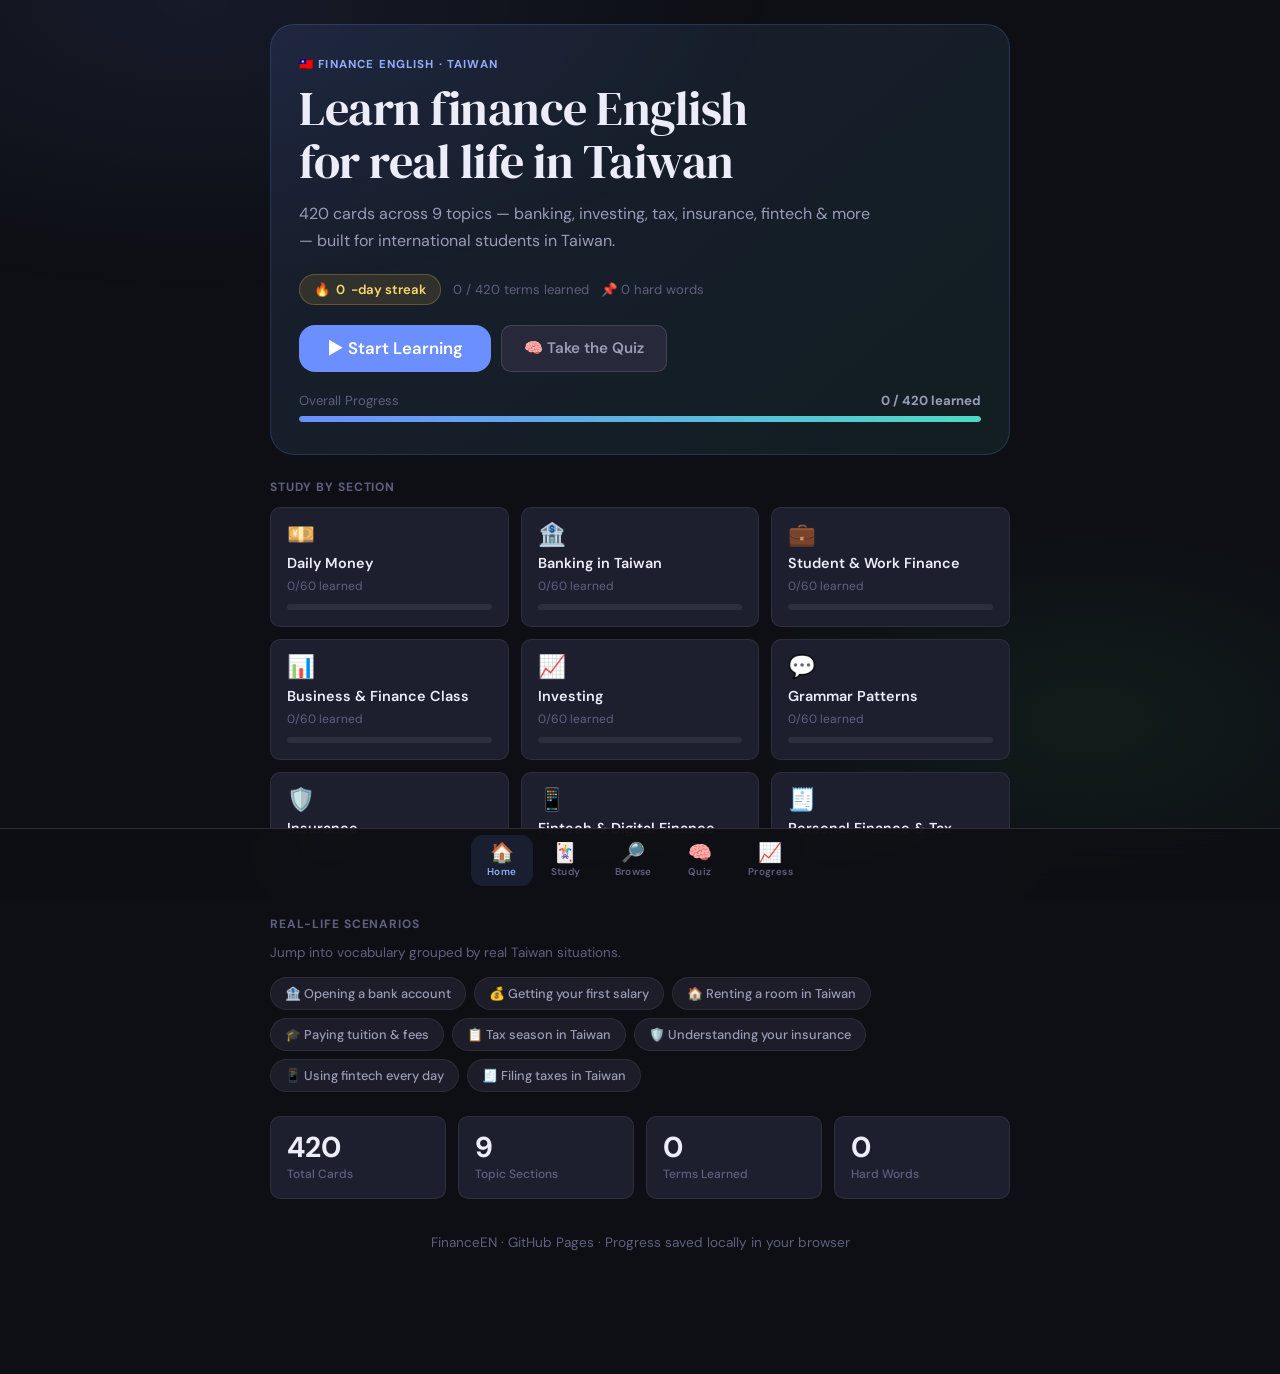
==== commit 77d76244: "Add files via upload" ====
--- a/index.html
+++ b/index.html
@@ -3,7 +3,28 @@
 <head>
   <meta charset="utf-8">
   <meta name="viewport" content="width=device-width, initial-scale=1.0">
+  <meta name="description" content="FinanceEN — 420 practical finance English cards built for international students in Taiwan. Banking, salary, tax, investing, insurance, fintech and more. Free, offline-ready, no login.">
+  <meta name="keywords" content="finance English Taiwan, 財務英文, international student Taiwan, banking vocabulary, fintech English">
+  <meta name="author" content="FinanceEN">
+  <meta property="og:type" content="website">
+  <meta property="og:url" content="https://kennkeitarotw.github.io/FinanceMiniProject/">
+  <meta property="og:title" content="FinanceEN — Finance English for International Students in Taiwan">
+  <meta property="og:description" content="420 practical finance English cards for banking, salary, tax, investing, insurance and fintech — built for international students in Taiwan.">
+  <meta property="og:image" content="https://kennkeitarotw.github.io/FinanceMiniProject/og-image.svg">
+  <meta name="twitter:card" content="summary">
+  <meta name="twitter:title" content="FinanceEN — Finance English for Taiwan">
+  <meta name="twitter:description" content="420 practical finance English cards for international students in Taiwan. Free, no login.">
+  <meta name="theme-color" content="#0e0f14">
   <title>FinanceEN — Finance English for Taiwan</title>
+  <meta name="description" content="Learn practical finance English for life in Taiwan — 420 vocabulary cards.">
+  <meta name="theme-color" content="#0e0f14">
+  <meta property="og:title" content="FinanceEN — Finance English for Taiwan">
+  <meta property="og:description" content="Learn practical finance English for life in Taiwan — 420 vocabulary cards.">
+  <meta property="og:type" content="website">
+  <meta property="og:url" content="https://kennkeitarotw.github.io/FinanceMiniProject/">
+  <meta name="twitter:card" content="summary">
+  <meta name="twitter:title" content="FinanceEN — Finance English for Taiwan">
+  <meta name="twitter:description" content="Learn practical finance English for life in Taiwan — 420 vocabulary cards.">
   <link rel="stylesheet" href="styles.css">
 </head>
 <body>
@@ -11,7 +32,7 @@
   <header class="hero">
     <div class="hero-eyebrow">🇹🇼 Finance English · Taiwan</div>
     <h1>Learn finance English<br>for real life in Taiwan</h1>
-    <p>420 terms for banking, salary, tax, rent, and investing — built for international students.</p>
+    <p>420 cards across 9 topics — banking, investing, tax, insurance, fintech &amp; more — built for international students in Taiwan.</p>
     <div style="display:flex;align-items:center;gap:12px;flex-wrap:wrap;margin-bottom:20px;">
       <div class="streak-pill">🔥 <span data-streak>0</span>-day streak</div>
       <span style="font-size:0.82rem;color:var(--text3);"><span data-learned-count>0</span> / 420 terms learned</span>
@@ -100,8 +121,8 @@
   </div>
 
   <div class="stat-grid">
-    <div class="stat-card"><div class="stat-val">420</div><div class="stat-label">Cards</div></div>
-    <div class="stat-card"><div class="stat-val">6</div><div class="stat-label">Topic Sections</div></div>
+    <div class="stat-card"><div class="stat-val">420</div><div class="stat-label">Total Cards</div></div>
+    <div class="stat-card"><div class="stat-val">9</div><div class="stat-label">Topic Sections</div></div>
     <div class="stat-card"><div class="stat-val" data-learned-count>0</div><div class="stat-label">Terms Learned</div></div>
     <div class="stat-card"><div class="stat-val" data-hard-count>0</div><div class="stat-label">Hard Words</div></div>
   </div>
--- a/styles.css
+++ b/styles.css
@@ -104,10 +104,10 @@
 .session-header{display:flex;align-items:center;justify-content:space-between;margin-bottom:10px;}
 .session-counter{font-size:0.82rem;color:var(--text3);font-weight:500;}
 .fc-stage{perspective:1000px;margin-bottom:16px;min-height:300px;}
-.fc-card-wrap{position:relative;width:100%;transition:transform 0.48s cubic-bezier(0.4,0,0.2,1);transform-style:preserve-3d;cursor:pointer;}
+.fc-card-wrap{position:relative;width:100%;transition:transform 0.48s cubic-bezier(0.4,0,0.2,1);transform-style:preserve-3d;-webkit-transform-style:preserve-3d;cursor:pointer;}
 .fc-card-wrap.flipped{transform:rotateY(180deg);}
 .fc-face{background:var(--surface);border:1px solid var(--border2);border-radius:22px;padding:36px 28px;display:flex;flex-direction:column;align-items:center;justify-content:center;min-height:300px;text-align:center;backface-visibility:hidden;-webkit-backface-visibility:hidden;}
-.fc-face.fc-back{position:absolute;top:0;left:0;right:0;transform:rotateY(180deg);background:linear-gradient(145deg,var(--surface),var(--surface2));}
+.fc-face.fc-back{position:absolute;top:0;left:0;right:0;transform:rotateY(180deg);-webkit-transform:rotateY(180deg);background:linear-gradient(145deg,var(--surface),var(--surface2));backface-visibility:hidden;-webkit-backface-visibility:hidden;}
 .fc-section-badge{margin-bottom:12px;}
 .fc-english{font-size:2.3rem;font-weight:700;color:var(--text);line-height:1.1;margin-bottom:6px;}
 .fc-hint{font-size:0.8rem;color:var(--text3);margin-top:8px;}
@@ -218,3 +218,13 @@
   .badge-grid{grid-template-columns:repeat(3,1fr);}
   .sections-grid{grid-template-columns:1fr 1fr;}
 }
+
+/* Empty deck message */
+.empty-deck-msg{
+  text-align:center;padding:48px 24px;
+  background:var(--surface);border:1px solid var(--border);
+  border-radius:22px;display:none;
+}
+.empty-deck-msg .ed-icon{font-size:2.5rem;margin-bottom:12px;}
+.empty-deck-msg h3{color:var(--text);margin-bottom:8px;font-size:1rem;text-transform:none;letter-spacing:0;}
+.empty-deck-msg p{font-size:0.88rem;color:var(--text3);margin-bottom:20px;}
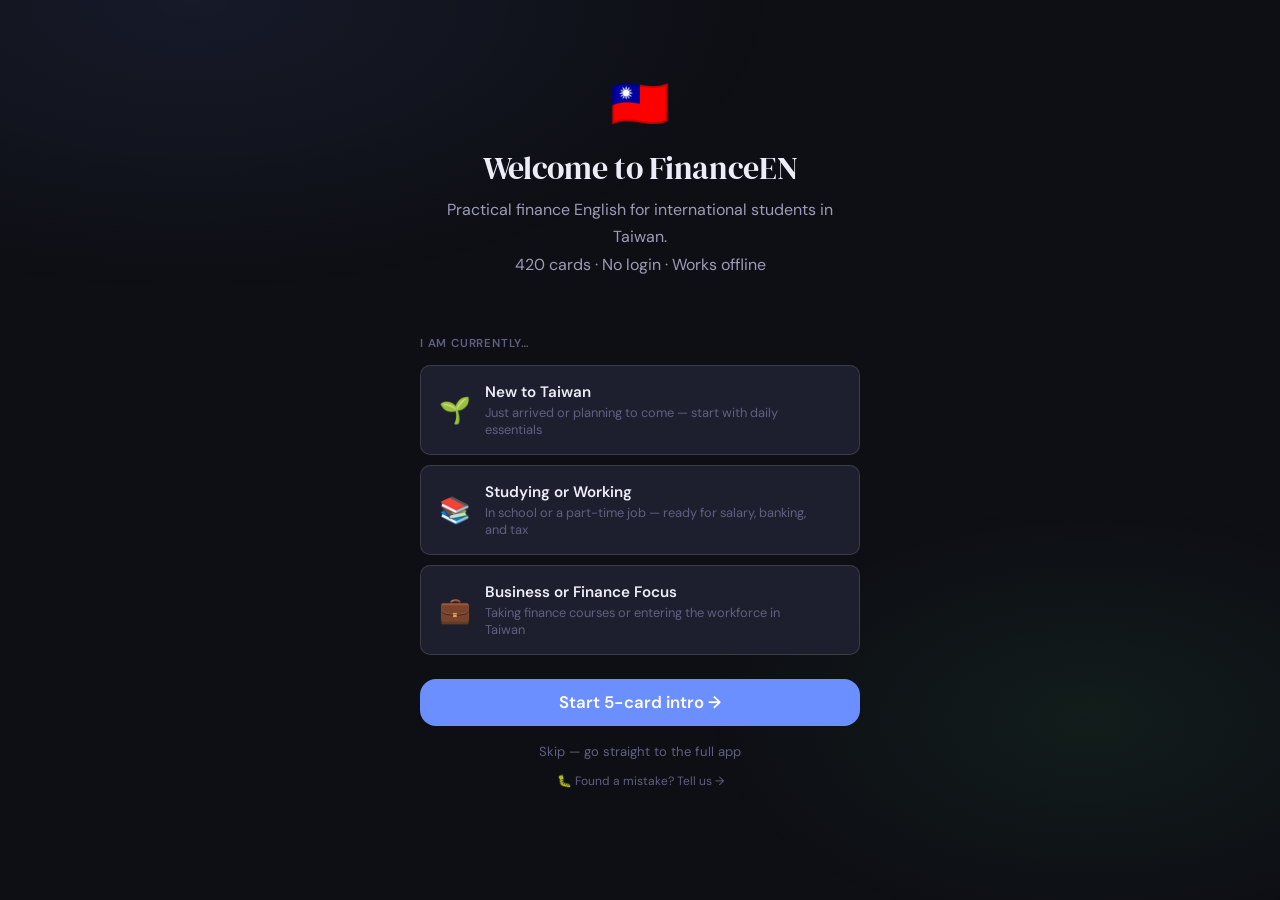
==== commit 0b236d45: "Add files via upload" ====
--- a/index.html
+++ b/index.html
@@ -2,6 +2,16 @@
 <html lang="en">
 <head>
   <meta charset="utf-8">
+  <script>
+    /* Onboarding redirect — runs before render, sets flag only after onboard completes */
+    (function(){
+      try {
+        if (!localStorage.getItem('financeEN_onboarded')) {
+          window.location.replace('onboard.html');
+        }
+      } catch(e) {}
+    })();
+  </script>
   <meta name="viewport" content="width=device-width, initial-scale=1.0">
   <meta name="description" content="FinanceEN — 420 practical finance English cards built for international students in Taiwan. Banking, salary, tax, investing, insurance, fintech and more. Free, offline-ready, no login.">
   <meta name="keywords" content="finance English Taiwan, 財務英文, international student Taiwan, banking vocabulary, fintech English">
@@ -40,6 +50,7 @@
     </div>
     <div class="hero-cta-row">
       <a class="btn btn-primary btn-lg" href="study.html">▶ Start Learning</a>
+      <a class="btn btn-ghost" href="study.html?section=due" id="dueLink" style="display:none;">⏰ Review due cards (<span id="herodue">0</span>)</a>
       <a class="btn btn-ghost" href="quiz.html">🧠 Take the Quiz</a>
     </div>
     <div class="hero-progress-label">
@@ -125,8 +136,14 @@
     <div class="stat-card"><div class="stat-val">9</div><div class="stat-label">Topic Sections</div></div>
     <div class="stat-card"><div class="stat-val" data-learned-count>0</div><div class="stat-label">Terms Learned</div></div>
     <div class="stat-card"><div class="stat-val" data-hard-count>0</div><div class="stat-label">Hard Words</div></div>
+    <div class="stat-card"><div class="stat-val" id="freezeStat">1</div><div class="stat-label">🧊 Streak Freezes</div></div>
   </div>
   <p class="muted" style="text-align:center;padding:8px 0 0;">FinanceEN · GitHub Pages · Progress saved locally in your browser</p>
+<div style="text-align:center;padding:12px 0 4px;border-top:1px solid var(--border);margin-top:24px;">
+  <a href="https://forms.gle/FinanceENFeedback" target="_blank" rel="noopener" style="font-size:0.78rem;color:var(--text3);text-decoration:none;">
+    🐛 Found a mistake or have feedback? Tell us →
+  </a>
+</div>
 </div>
 <nav class="bottom-nav">
   <a class="active" href="index.html"><span class="nav-icon">🏠</span>Home</a>
@@ -136,6 +153,7 @@
   <a href="progress.html"><span class="nav-icon">📈</span>Progress</a>
 </nav>
 <div class="toast" id="toast"></div>
+
 <script src="data.js"></script>
 <script src="app.js"></script>
 </body>
